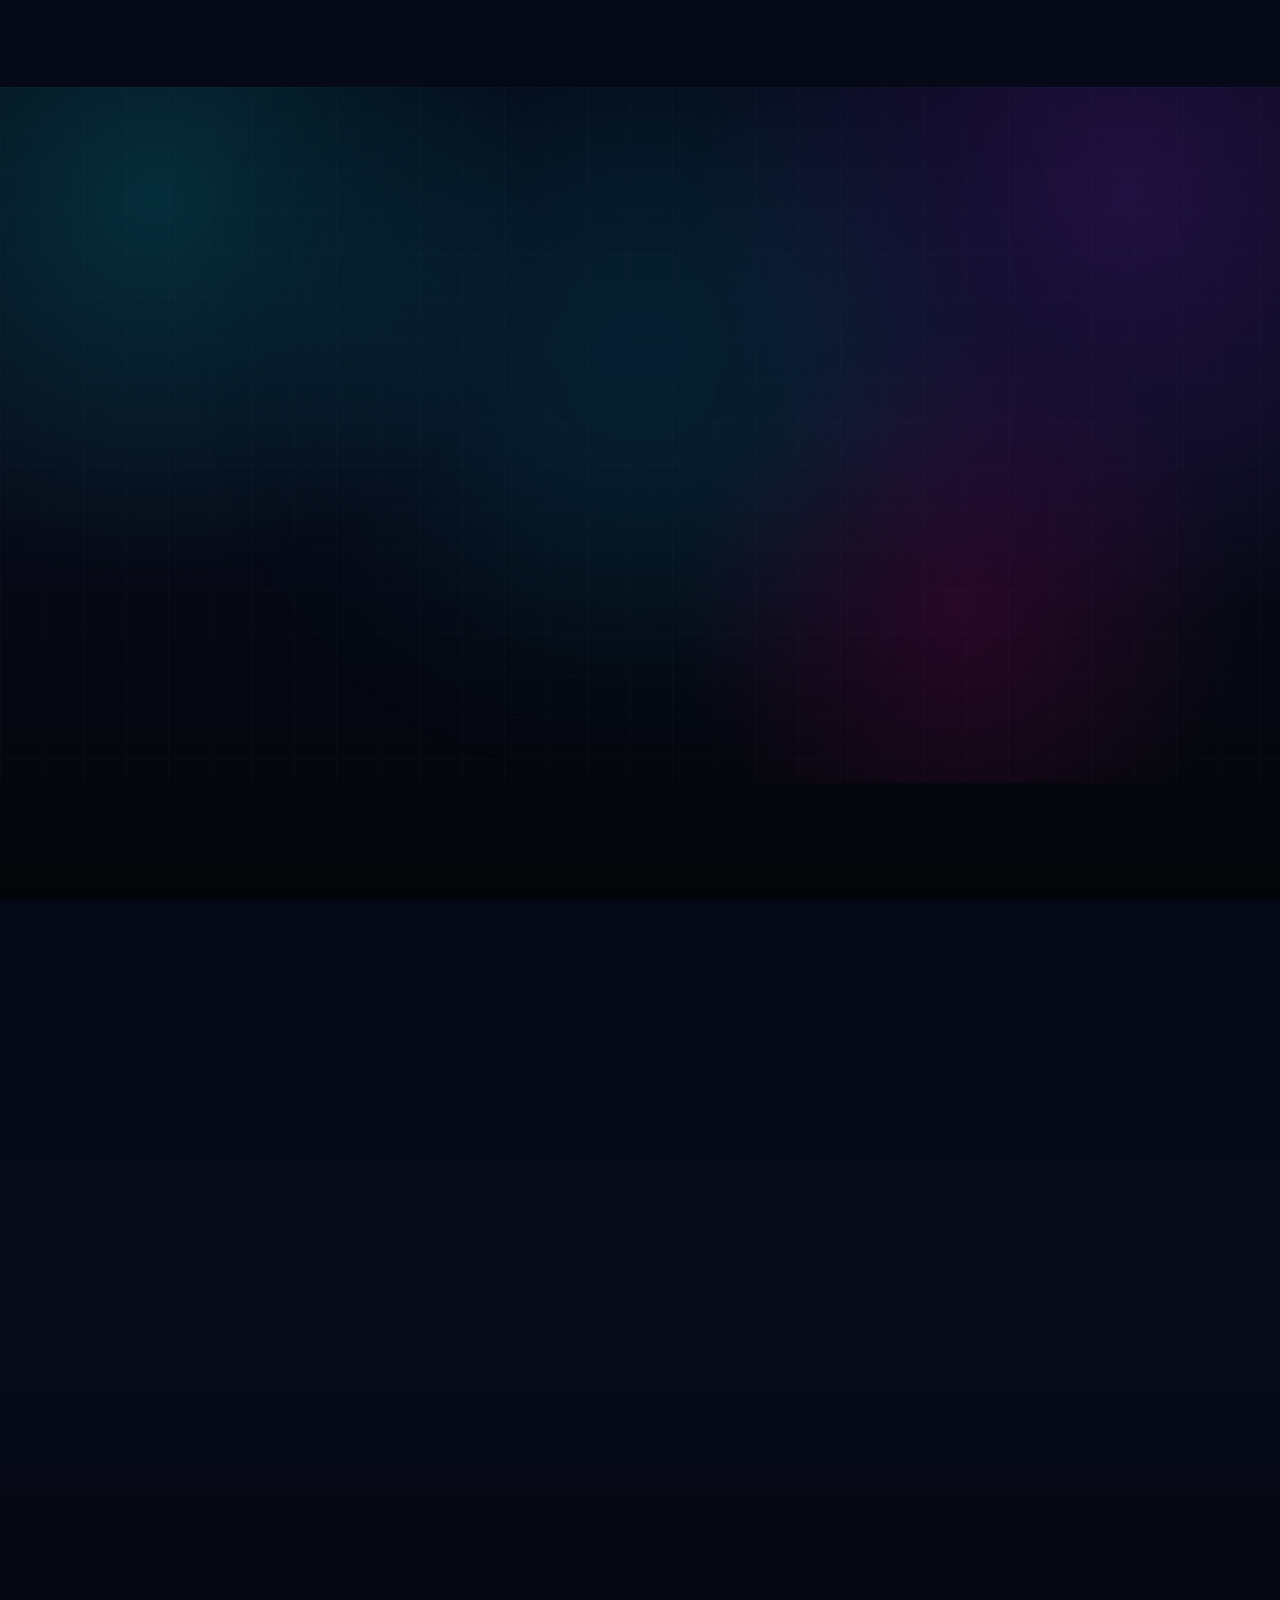
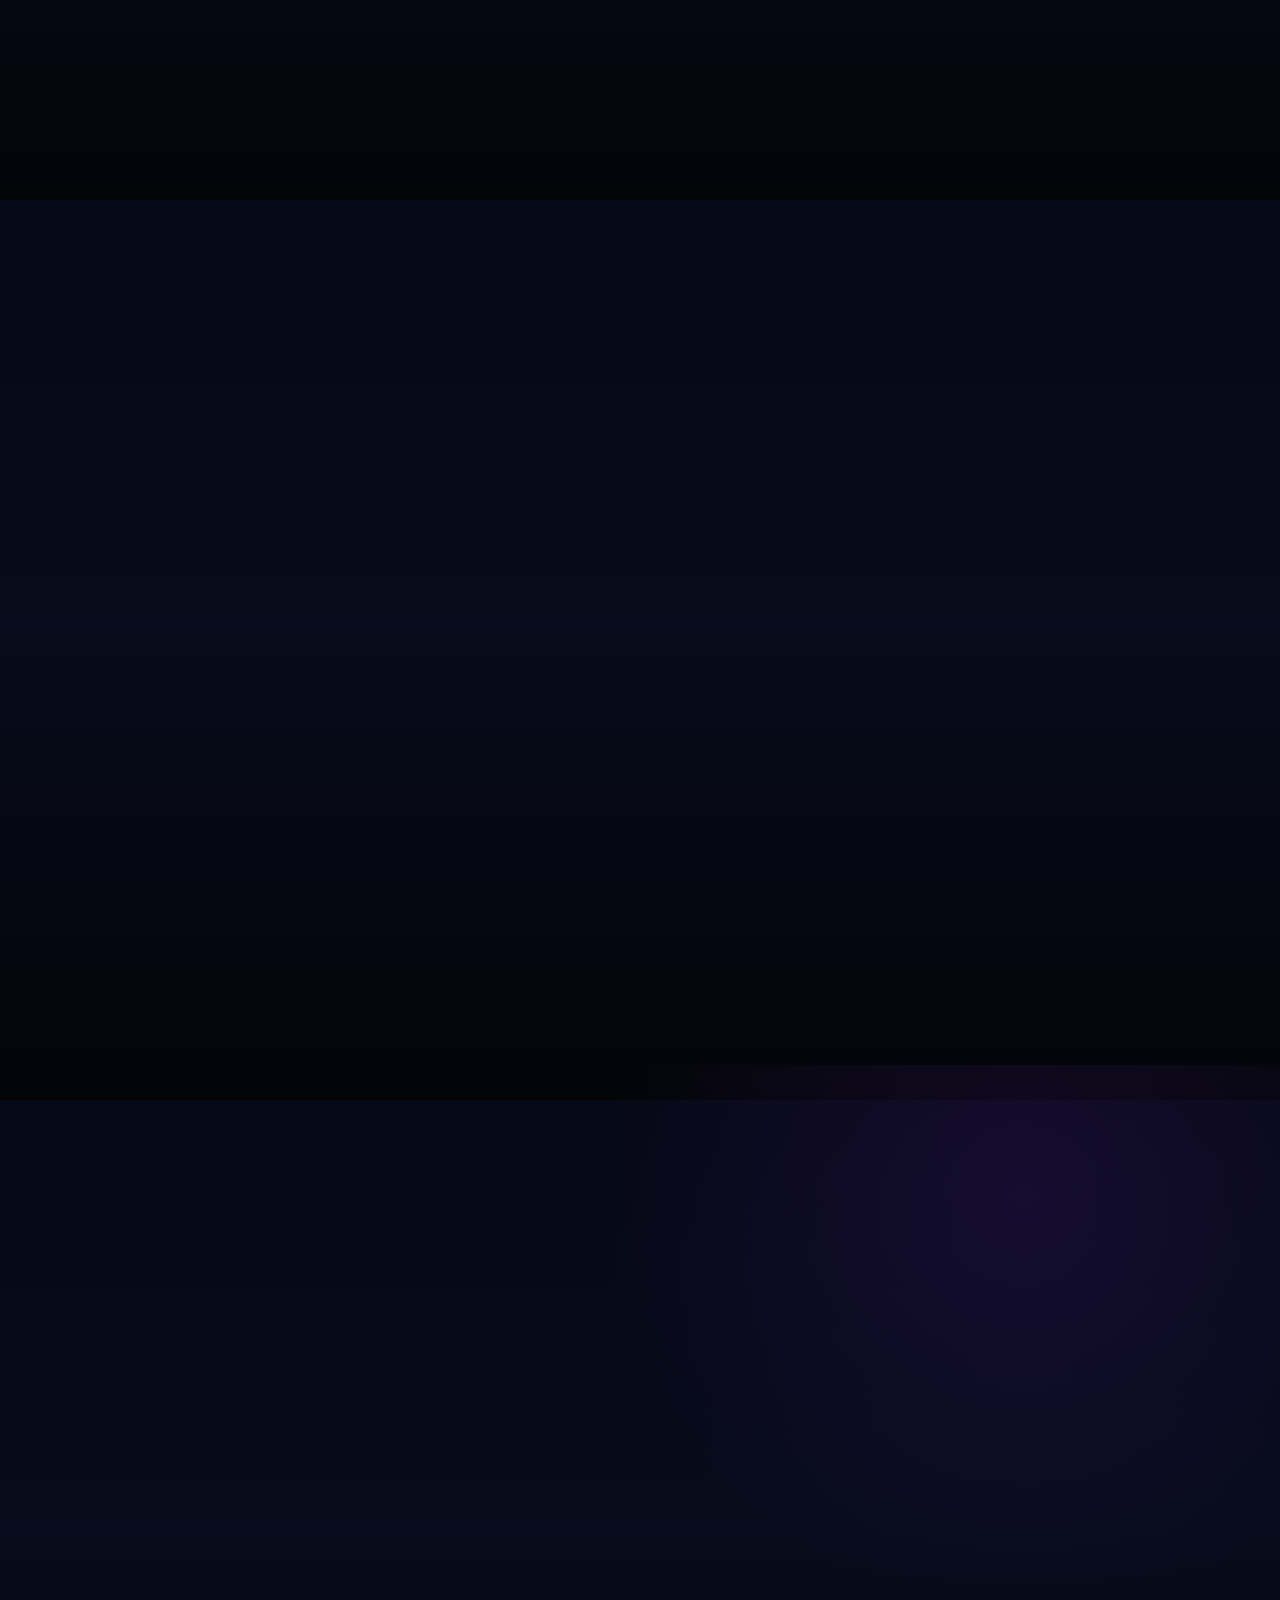
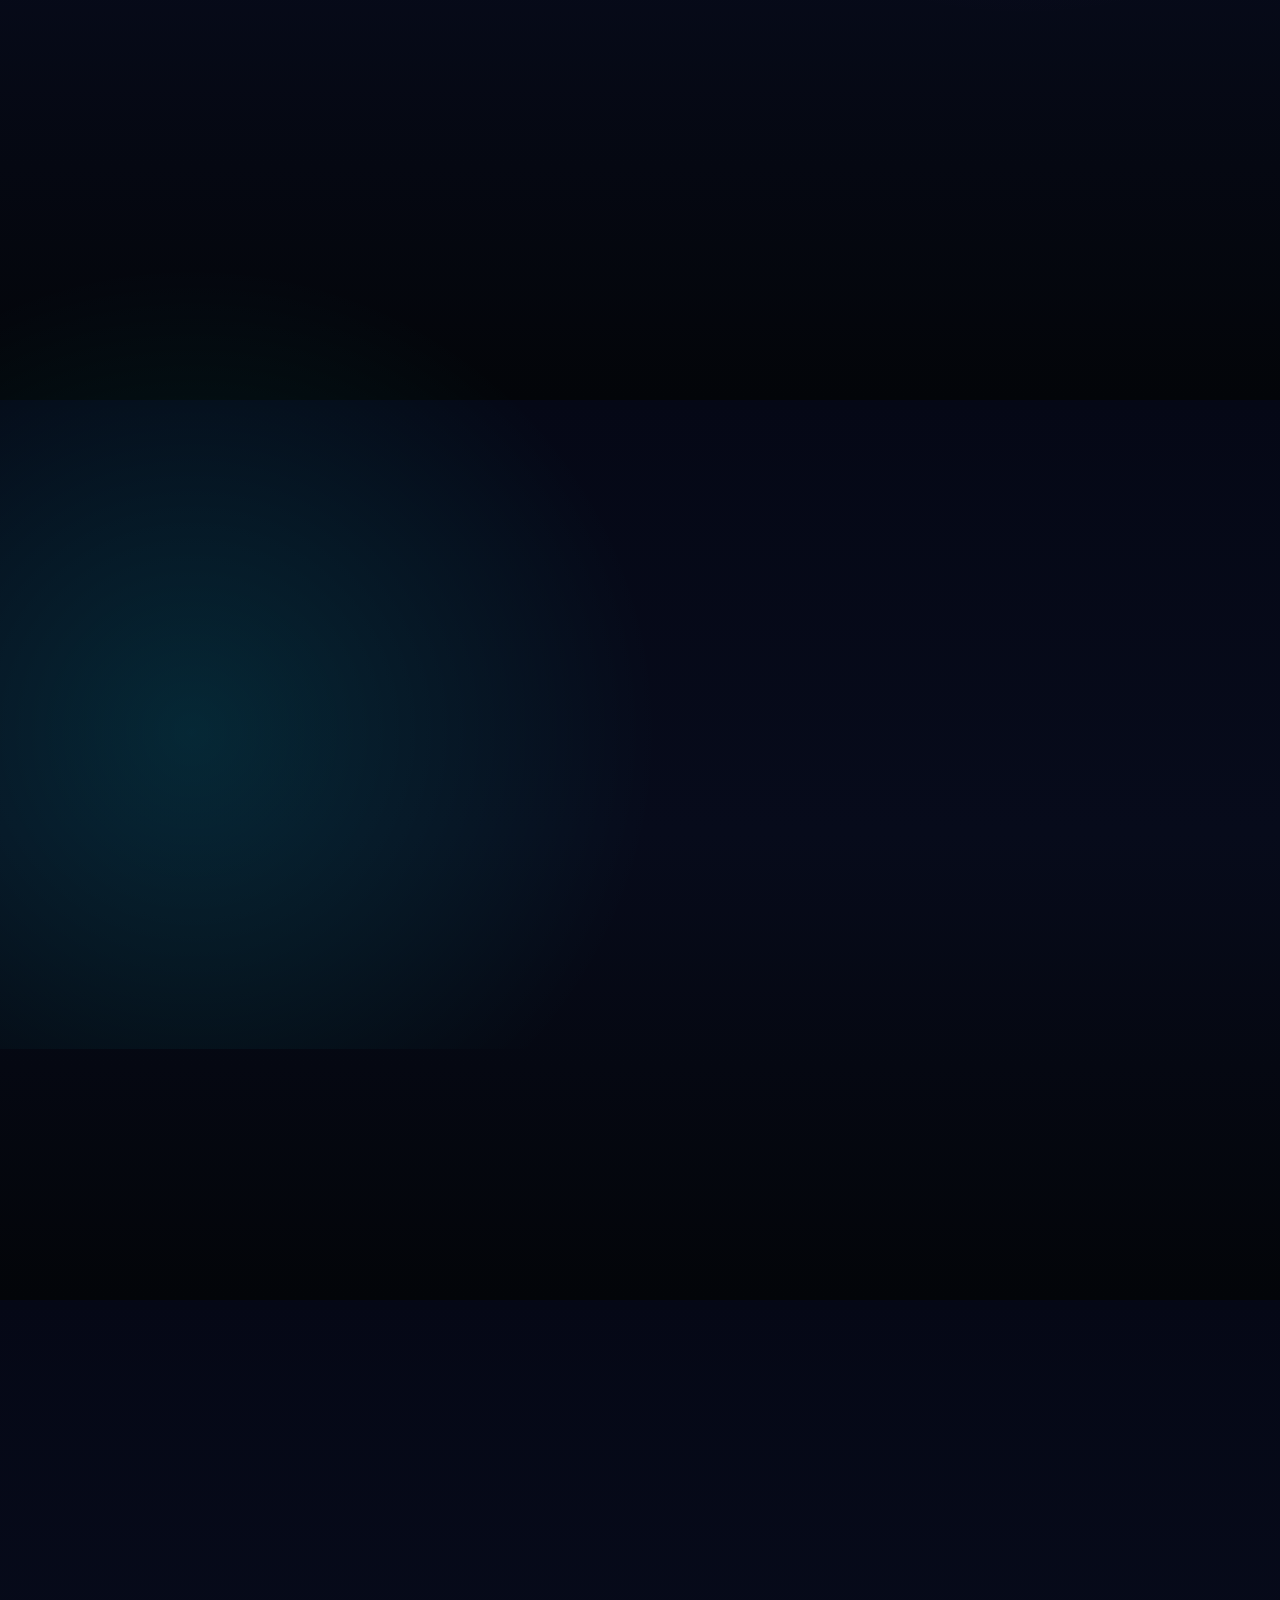
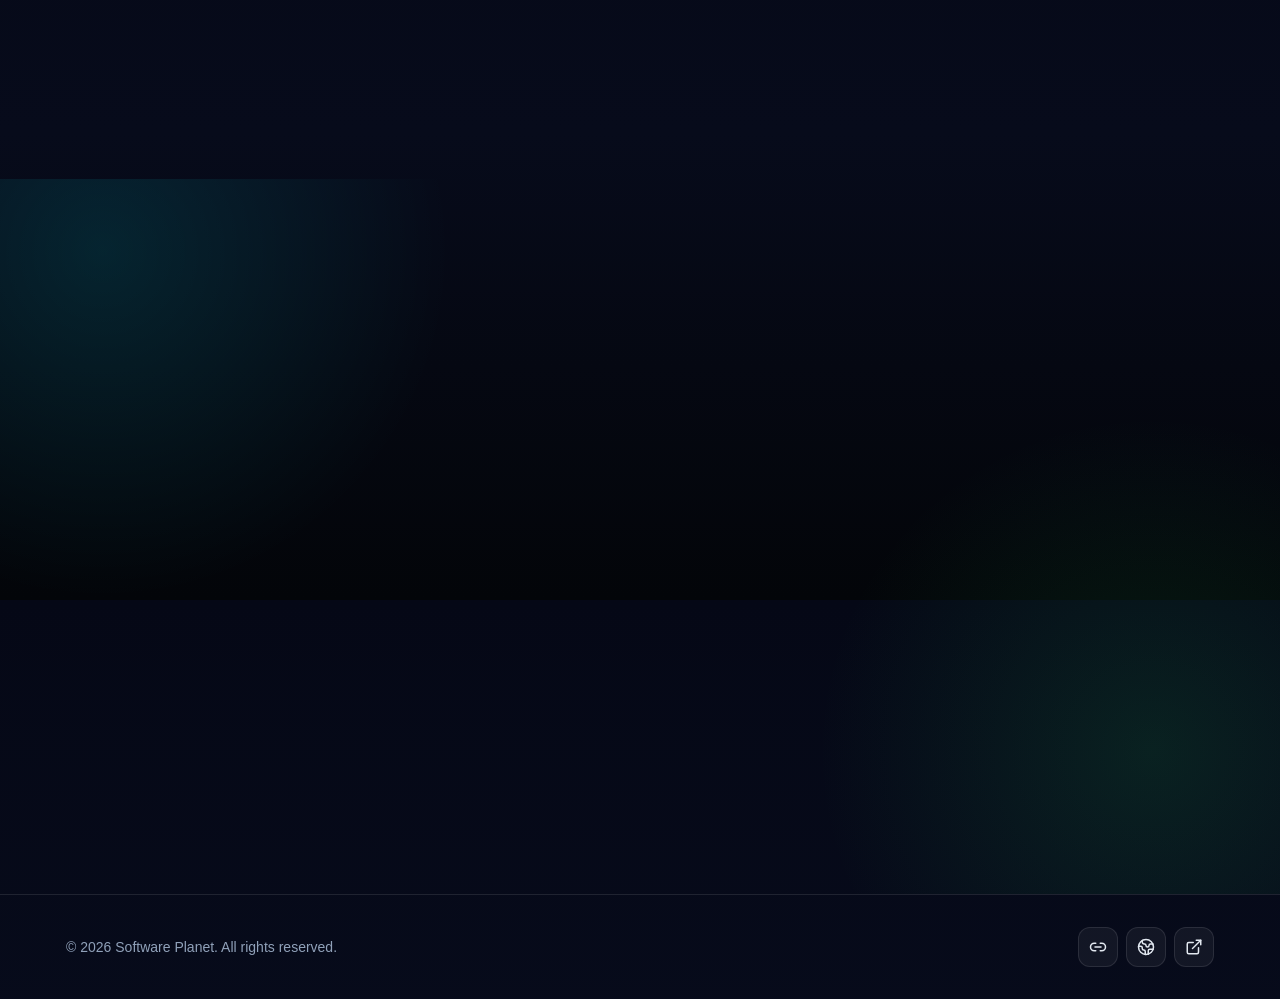
==== index.html @ fc032cc0 "Deploy: Software Planet Landing Page - Production Ready" ====
<!DOCTYPE html><html lang="es" class="bc_Mda_variable _0yGzRW_variable h-full antialiased"><head><meta charSet="utf-8"/><meta name="viewport" content="width=device-width, initial-scale=1"/><link rel="preload" href="/_next/static/media/0c89a48fa5027cee-s.p.2cyn07wtgehh0.woff2" as="font" crossorigin="" type="font/woff2"/><link rel="preload" href="/_next/static/media/83afe278b6a6bb3c-s.p.2bn3s6zvc0dyp.woff2" as="font" crossorigin="" type="font/woff2"/><link rel="stylesheet" href="/_next/static/chunks/0gexah7m9xo15.css" data-precedence="next"/><link rel="preload" as="script" fetchPriority="low" href="/_next/static/chunks/3333gs1h_w689.js"/><script src="/_next/static/chunks/1s273guvqtdff.js" async=""></script><script src="/_next/static/chunks/3dmm3v_fq28gc.js" async=""></script><script src="/_next/static/chunks/turbopack-3-ry682tkyiqk.js" async=""></script><script src="/_next/static/chunks/42onvq6nokjl2.js" async=""></script><script src="/_next/static/chunks/17yql4x2ms_nm.js" async=""></script><title>Software Planet | Desarrollo Full-Stack</title><meta name="description" content="Desarrolladores Full-Stack a tu servicio. Creamos software personalizado, apps y herramientas financieras a la medida de tu negocio."/><meta name="robots" content="index, follow"/><link rel="canonical" href="https://softwareplanet.dev"/><meta property="og:title" content="Software Planet"/><meta property="og:description" content="Desarrolladores Full-Stack a tu servicio. Creamos software personalizado, apps y herramientas financieras a la medida de tu negocio."/><meta property="og:url" content="https://softwareplanet.dev"/><meta property="og:site_name" content="Software Planet"/><meta property="og:type" content="website"/><meta name="twitter:card" content="summary"/><meta name="twitter:title" content="Software Planet"/><meta name="twitter:description" content="Desarrolladores Full-Stack a tu servicio. Creamos software personalizado, apps y herramientas financieras a la medida de tu negocio."/><link rel="icon" href="/favicon.ico?favicon.117ezoe8m31dk.ico" sizes="48x48" type="image/x-icon"/><meta name="next-size-adjust" content=""/><script src="/_next/static/chunks/0cz1d0mv5g_q7.js" noModule=""></script></head><body class="flex min-h-full flex-col overflow-x-clip bg-[#050816] text-slate-100"><div hidden=""><!--$--><!--/$--></div><header class="sticky top-0 z-50 border-b border-white/8 bg-[#050816]/72 backdrop-blur-xl" style="opacity:0;transform:translateY(-18px)"><div class="site-container"><nav class="relative my-3 flex items-center justify-between rounded-2xl border border-white/10 bg-white/5 px-4 py-3 shadow-[0_0_30px_rgba(0,255,255,0.06)] sm:px-6"><a href="#inicio" class="group inline-flex items-center gap-2"><span class="relative flex h-9 w-9 items-center justify-center overflow-hidden rounded-xl border border-cyan-300/35 bg-gradient-to-br from-cyan-300/35 via-violet-400/20 to-fuchsia-400/25"><span class="absolute inset-[1px] rounded-[11px] bg-[#060b1d]"></span><span class="relative text-sm font-semibold text-cyan-100">SP</span></span><span class="text-sm font-semibold tracking-[0.18em] text-white sm:text-base">SOFTWARE PLANET</span></a><div class="hidden items-center gap-1 md:flex"><a href="#inicio" aria-label="Ir a la sección Inicio" class="rounded-full px-4 py-2 text-sm font-medium text-slate-300 transition hover:bg-white/8 hover:text-white">Inicio</a><a href="#capabilities" aria-label="Ir a la sección Capacidades" class="rounded-full px-4 py-2 text-sm font-medium text-slate-300 transition hover:bg-white/8 hover:text-white">Capacidades</a><a href="#equipo" aria-label="Ir a la sección Equipo" class="rounded-full px-4 py-2 text-sm font-medium text-slate-300 transition hover:bg-white/8 hover:text-white">Equipo</a><a href="#contacto" aria-label="Ir a la sección Contacto" class="rounded-full px-4 py-2 text-sm font-medium text-slate-300 transition hover:bg-white/8 hover:text-white">Contacto</a></div><button aria-label="Abrir menú" class="inline-flex h-10 w-10 items-center justify-center rounded-xl border border-white/10 bg-white/6 text-slate-100 transition hover:border-cyan-300/40 hover:text-cyan-100 md:hidden" type="button"><svg xmlns="http://www.w3.org/2000/svg" width="24" height="24" viewBox="0 0 24 24" fill="none" stroke="currentColor" stroke-width="2" stroke-linecap="round" stroke-linejoin="round" class="lucide lucide-menu h-4.5 w-4.5" aria-hidden="true"><path d="M4 5h16"></path><path d="M4 12h16"></path><path d="M4 19h16"></path></svg></button><div class="absolute left-0 right-0 top-[calc(100%+0.5rem)] z-40 origin-top rounded-2xl border border-white/10 bg-[#050816]/96 p-2 shadow-[0_20px_65px_rgba(0,0,0,0.45)] backdrop-blur-lg transition md:hidden pointer-events-none scale-95 opacity-0"><a href="#inicio" aria-label="Ir a la sección Inicio" class="block rounded-xl px-4 py-3 text-sm font-medium text-slate-200 transition hover:bg-white/8">Inicio</a><a href="#capabilities" aria-label="Ir a la sección Capacidades" class="block rounded-xl px-4 py-3 text-sm font-medium text-slate-200 transition hover:bg-white/8">Capacidades</a><a href="#equipo" aria-label="Ir a la sección Equipo" class="block rounded-xl px-4 py-3 text-sm font-medium text-slate-200 transition hover:bg-white/8">Equipo</a><a href="#contacto" aria-label="Ir a la sección Contacto" class="block rounded-xl px-4 py-3 text-sm font-medium text-slate-200 transition hover:bg-white/8">Contacto</a></div></nav></div></header><main class="flex-1"><section id="inicio" class="relative overflow-hidden pb-16 pt-14 sm:pb-20 sm:pt-20 lg:pb-24"><div class="absolute inset-0 -z-10 bg-[radial-gradient(circle_at_12%_16%,rgba(0,255,255,0.15),transparent_30%),radial-gradient(circle_at_88%_15%,rgba(138,43,226,0.2),transparent_34%),radial-gradient(circle_at_75%_75%,rgba(255,0,153,0.14),transparent_26%)]"></div><div class="absolute inset-0 -z-10 grid-fine opacity-35"></div><div class="pointer-events-none absolute left-1/2 top-0 -z-10 h-[420px] w-[420px] -translate-x-1/2 rounded-full bg-cyan-400/10 blur-[100px] sm:h-[520px] sm:w-[520px]" style="transform:none"></div><div class="site-container"><div class="grid items-center gap-10 lg:grid-cols-[1.02fr_0.98fr] xl:gap-14"><div style="opacity:0;transform:translateY(26px)"><span class="mb-5 inline-flex items-center gap-2 rounded-full border border-cyan-300/30 bg-white/5 px-4 py-2 text-xs uppercase tracking-[0.3em] text-cyan-100/85"><svg xmlns="http://www.w3.org/2000/svg" width="24" height="24" viewBox="0 0 24 24" fill="none" stroke="currentColor" stroke-width="2" stroke-linecap="round" stroke-linejoin="round" class="lucide lucide-sparkles lucide-stars h-3.5 w-3.5" aria-hidden="true"><path d="M11.017 2.814a1 1 0 0 1 1.966 0l1.051 5.558a2 2 0 0 0 1.594 1.594l5.558 1.051a1 1 0 0 1 0 1.966l-5.558 1.051a2 2 0 0 0-1.594 1.594l-1.051 5.558a1 1 0 0 1-1.966 0l-1.051-5.558a2 2 0 0 0-1.594-1.594l-5.558-1.051a1 1 0 0 1 0-1.966l5.558-1.051a2 2 0 0 0 1.594-1.594z"></path><path d="M20 2v4"></path><path d="M22 4h-4"></path><circle cx="4" cy="20" r="2"></circle></svg>Premium Full-Stack Agency</span><h1 class="max-w-3xl text-balance text-4xl font-semibold leading-[1.02] text-white sm:text-6xl lg:text-7xl">Impulsa tu negocio con nosotros</h1><p class="mt-6 max-w-2xl text-base leading-7 text-slate-300 sm:text-lg">Desarrolladores Full-Stack a tu servicio. Creamos software personalizado, apps y herramientas financieras a la medida de tu negocio.</p><div class="mt-9 flex flex-wrap gap-3"><a class="inline-flex items-center justify-center gap-2 rounded-full font-medium transition-all duration-300 focus-visible:outline-none focus-visible:ring-2 focus-visible:ring-cyan-300/70 focus-visible:ring-offset-2 focus-visible:ring-offset-[#050816] active:scale-[0.98] bg-[linear-gradient(135deg,rgba(0,255,255,0.18),rgba(138,43,226,0.3),rgba(255,0,153,0.22))] text-white border border-cyan-300/40 shadow-[0_0_35px_rgba(0,255,255,0.18)] hover:shadow-[0_0_55px_rgba(138,43,226,0.28)] hover:-translate-y-0.5 h-14 px-6 text-base md:text-lg min-w-[180px]" href="#capabilities" aria-label="Ver portafolio de Software Planet">Ver Portafolio</a><a class="inline-flex items-center justify-center gap-2 rounded-full font-medium transition-all duration-300 focus-visible:outline-none focus-visible:ring-2 focus-visible:ring-cyan-300/70 focus-visible:ring-offset-2 focus-visible:ring-offset-[#050816] active:scale-[0.98] border border-slate-400/20 bg-white/5 text-slate-100 hover:bg-white/10 hover:border-cyan-300/40 hover:-translate-y-0.5 h-14 px-6 text-base md:text-lg min-w-[180px]" href="#contacto" aria-label="Ir al formulario de contacto">Contáctanos</a></div></div><div class="relative mx-auto w-full max-w-[560px]" style="opacity:0;transform:translateY(30px)"><div class="relative mx-auto aspect-square w-full max-w-[520px] rounded-full" style="transform:none"><div class="hero-orbit"></div><div class="absolute inset-[7%] rounded-full border border-white/14 bg-[radial-gradient(circle_at_30%_20%,rgba(0,255,255,0.55),rgba(138,43,226,0.18)_35%,rgba(3,8,22,0.96)_72%)] shadow-[0_0_70px_rgba(0,255,255,0.18),inset_0_0_45px_rgba(0,0,0,0.42)]"><svg viewBox="0 0 100 100" class="absolute inset-[7%] opacity-80"><defs><radialGradient id="globeCore" cx="50%" cy="40%" r="70%"><stop offset="0%" stop-color="rgba(255,255,255,0.45)"></stop><stop offset="100%" stop-color="rgba(0,255,255,0.04)"></stop></radialGradient></defs><circle cx="50" cy="50" r="43" fill="url(#globeCore)" opacity="0.28"></circle><ellipse cx="50" cy="50" rx="38" ry="23" fill="none" stroke="rgba(0,255,255,0.18)" stroke-width="0.9"></ellipse><ellipse cx="50" cy="50" rx="38" ry="23" transform="rotate(90 50 50)" fill="none" stroke="rgba(138,43,226,0.18)" stroke-width="0.9"></ellipse><path d="M9 57C27 29 41 20 58 22C79 24 90 40 92 50C93 60 80 72 62 74C43 77 19 71 9 57Z" fill="none" stroke="rgba(0,255,255,0.5)" stroke-width="0.75"></path><path d="M13 44C23 48 40 55 57 54C70 53 80 48 87 41" fill="none" stroke="rgba(255,0,153,0.48)" stroke-width="0.75"></path><path d="M24 71C33 59 46 38 64 33C73 31 81 33 88 39" fill="none" stroke="rgba(138,43,226,0.62)" stroke-width="0.75"></path></svg></div><span class="absolute left-7 top-1/2 h-3 w-3 rounded-full bg-cyan-300 shadow-[0_0_18px_rgba(0,255,255,0.8)]"></span><span class="absolute right-9 top-1/4 h-2 w-2 rounded-full bg-cyan-300 shadow-[0_0_18px_rgba(0,255,255,0.8)]"></span><span class="absolute left-1/2 top-8 h-2.5 w-2.5 rounded-full bg-cyan-300 shadow-[0_0_18px_rgba(0,255,255,0.8)]"></span><span class="absolute right-1/3 bottom-9 h-2 w-2 rounded-full bg-cyan-300 shadow-[0_0_18px_rgba(0,255,255,0.8)]"></span><span class="absolute left-1/4 bottom-8 h-3 w-3 rounded-full bg-cyan-300 shadow-[0_0_18px_rgba(0,255,255,0.8)]"></span><span class="absolute left-[12%] top-[20%] h-10 w-10 rounded-full border border-cyan-300/20 bg-white/5 shadow-[0_0_30px_rgba(0,255,255,0.18)] backdrop-blur-md"></span><span class="absolute right-[12%] top-[18%] h-8 w-8 rounded-full border border-cyan-300/20 bg-white/5 shadow-[0_0_30px_rgba(0,255,255,0.18)] backdrop-blur-md"></span><span class="absolute left-[8%] bottom-[18%] h-7 w-7 rounded-full border border-cyan-300/20 bg-white/5 shadow-[0_0_30px_rgba(0,255,255,0.18)] backdrop-blur-md"></span><span class="absolute right-[18%] bottom-[14%] h-9 w-9 rounded-full border border-cyan-300/20 bg-white/5 shadow-[0_0_30px_rgba(0,255,255,0.18)] backdrop-blur-md"></span><div class="absolute -left-2 top-[11%] rounded-[28px] border border-white/12 bg-[#070e26]/88 p-4 backdrop-blur-md sm:left-0"><div class="flex items-center gap-3"><div class="relative flex h-12 w-12 items-center justify-center rounded-2xl border border-cyan-300/40 bg-cyan-300/15 text-cyan-100"><svg xmlns="http://www.w3.org/2000/svg" width="24" height="24" viewBox="0 0 24 24" fill="none" stroke="currentColor" stroke-width="2" stroke-linecap="round" stroke-linejoin="round" class="lucide lucide-bot h-6 w-6" aria-hidden="true"><path d="M12 8V4H8"></path><rect width="16" height="12" x="4" y="8" rx="2"></rect><path d="M2 14h2"></path><path d="M20 14h2"></path><path d="M15 13v2"></path><path d="M9 13v2"></path></svg></div><div><p class="text-xs uppercase tracking-[0.22em] text-cyan-100/80">AI Companion</p><p class="text-sm font-medium text-white">Hola, construyamos algo épico.</p></div></div></div><div class="absolute bottom-4 right-2 rounded-[28px] border border-white/10 bg-[#070e26]/78 px-4 py-3 backdrop-blur-md sm:right-0"><p class="text-[11px] uppercase tracking-[0.25em] text-slate-400">Live Network</p><div class="mt-2 flex items-center gap-2"><span class="h-2.5 w-2.5 rounded-full bg-emerald-400 shadow-[0_0_16px_rgba(34,197,94,0.7)]"></span><span class="text-sm text-white">96% uptime</span></div></div></div></div></div></div></section><section id="capabilities" class="relative overflow-hidden py-20 sm:py-28" style="opacity:0;transform:translateY(28px)"><div class="absolute inset-0 -z-10 bg-[radial-gradient(circle_at_top,rgba(0,255,255,0.12),transparent_28%),radial-gradient(circle_at_bottom_right,rgba(255,0,153,0.08),transparent_22%)]"></div><div class="absolute inset-x-0 top-16 -z-10 h-px bg-gradient-to-r from-transparent via-cyan-400/50 to-transparent"></div><div class="site-container"><div class="mb-10 flex flex-col gap-4 sm:mb-12 sm:flex-row sm:items-end sm:justify-between" style="opacity:0;transform:translateY(20px)"><div class="max-w-2xl"><p class="mb-3 inline-flex items-center gap-2 rounded-full border border-cyan-300/20 bg-white/5 px-4 py-2 text-xs font-medium uppercase tracking-[0.32em] text-cyan-200/90"><svg xmlns="http://www.w3.org/2000/svg" width="24" height="24" viewBox="0 0 24 24" fill="none" stroke="currentColor" stroke-width="2" stroke-linecap="round" stroke-linejoin="round" class="lucide lucide-sparkles lucide-stars h-3.5 w-3.5" aria-hidden="true"><path d="M11.017 2.814a1 1 0 0 1 1.966 0l1.051 5.558a2 2 0 0 0 1.594 1.594l5.558 1.051a1 1 0 0 1 0 1.966l-5.558 1.051a2 2 0 0 0-1.594 1.594l-1.051 5.558a1 1 0 0 1-1.966 0l-1.051-5.558a2 2 0 0 0-1.594-1.594l-5.558-1.051a1 1 0 0 1 0-1.966l5.558-1.051a2 2 0 0 0 1.594-1.594z"></path><path d="M20 2v4"></path><path d="M22 4h-4"></path><circle cx="4" cy="20" r="2"></circle></svg>Show, don&#x27;t tell</p><h2 class="text-3xl font-semibold text-white text-balance sm:text-5xl">Capabilities que se sienten como una demo viva, no como una lista de servicios.</h2></div><p class="max-w-lg text-sm leading-6 text-slate-300 sm:text-base">Construimos experiencias que enseñan el valor del producto en segundos: interfaces, datos, y arquitectura trabajando juntos en un solo lugar.</p></div><div class="grid gap-6 lg:grid-cols-[1.2fr_0.8fr]"><div class="space-y-6" style="opacity:0;transform:translateY(20px)"><div class="group relative overflow-hidden rounded-[32px]"><div class="glass-panel glow-ring rounded-[28px] transition-transform duration-300 hover:-translate-y-1 h-full p-6 md:p-8"><div class="absolute inset-0 bg-[radial-gradient(circle_at_top_right,rgba(0,255,255,0.16),transparent_26%),radial-gradient(circle_at_bottom_left,rgba(138,43,226,0.12),transparent_22%)] opacity-70"></div><div class="relative grid gap-6 xl:grid-cols-[0.95fr_1.05fr]"><div class="flex flex-col justify-between gap-6"><div><div class="flex flex-col gap-2"><p class="text-xs uppercase tracking-[0.35em] text-cyan-200/70">Full-Stack Web + Mobile</p><h3 class="font-semibold text-white max-w-md text-2xl sm:text-3xl">Interfaces que parecen producto terminado desde el día uno.</h3><p class="text-slate-300 max-w-lg text-sm sm:text-base">Diseñamos experiencias para escritorio y móvil con una arquitectura lista para escalar, integrar y evolucionar.</p></div></div><div class="flex flex-wrap gap-3 text-xs text-slate-300"><span class="rounded-full border border-white/10 bg-white/5 px-3 py-2 backdrop-blur-sm">React</span><span class="rounded-full border border-white/10 bg-white/5 px-3 py-2 backdrop-blur-sm">Next.js</span><span class="rounded-full border border-white/10 bg-white/5 px-3 py-2 backdrop-blur-sm">.NET</span><span class="rounded-full border border-white/10 bg-white/5 px-3 py-2 backdrop-blur-sm">Mobile</span><span class="rounded-full border border-white/10 bg-white/5 px-3 py-2 backdrop-blur-sm">Dashboards</span></div></div><div class="grid gap-4 xl:grid-cols-2"><div class="glass-panel-strong panel-sheen relative overflow-hidden rounded-[28px] p-4"><div class="absolute right-4 top-4 rounded-full border border-cyan-300/20 bg-black/30 px-3 py-1 text-[11px] uppercase tracking-[0.24em] text-cyan-200/80 opacity-0 transition duration-300 group-hover:opacity-100">Built with React, Next.js, .NET</div><div class="mb-4 flex items-center justify-between"><p class="text-sm font-medium text-white">Mobile app mockup</p><svg xmlns="http://www.w3.org/2000/svg" width="24" height="24" viewBox="0 0 24 24" fill="none" stroke="currentColor" stroke-width="2" stroke-linecap="round" stroke-linejoin="round" class="lucide lucide-tablet-smartphone h-5 w-5 text-cyan-300" aria-hidden="true"><rect width="10" height="14" x="3" y="8" rx="2"></rect><path d="M5 4a2 2 0 0 1 2-2h12a2 2 0 0 1 2 2v16a2 2 0 0 1-2 2h-2.4"></path><path d="M8 18h.01"></path></svg></div><div class="mx-auto flex h-[330px] max-w-[220px] flex-col rounded-[34px] border border-white/10 bg-[linear-gradient(180deg,rgba(13,18,40,0.95),rgba(7,10,22,0.98))] p-3 shadow-[0_0_42px_rgba(0,255,255,0.1)]"><div class="mb-3 flex items-center justify-between rounded-[24px] border border-white/10 bg-white/6 px-4 py-3"><div><p class="text-[11px] uppercase tracking-[0.28em] text-cyan-200/70">Balance</p><p class="text-lg font-semibold text-white">$128,430</p></div><div class="flex h-10 w-10 items-center justify-center rounded-2xl bg-cyan-300/15 text-cyan-200"><svg xmlns="http://www.w3.org/2000/svg" width="24" height="24" viewBox="0 0 24 24" fill="none" stroke="currentColor" stroke-width="2" stroke-linecap="round" stroke-linejoin="round" class="lucide lucide-bot h-5 w-5" aria-hidden="true"><path d="M12 8V4H8"></path><rect width="16" height="12" x="4" y="8" rx="2"></rect><path d="M2 14h2"></path><path d="M20 14h2"></path><path d="M15 13v2"></path><path d="M9 13v2"></path></svg></div></div><div class="space-y-3 rounded-[24px] border border-white/10 bg-white/5 p-4"><div class="flex items-center justify-between rounded-2xl bg-white/5 px-3 py-2 text-sm"><span class="text-slate-300">Revenue pulse</span><span class="font-medium text-white">+18.2%</span></div><div class="flex items-center justify-between rounded-2xl bg-white/5 px-3 py-2 text-sm"><span class="text-slate-300">New leads</span><span class="font-medium text-white">124</span></div><div class="flex items-center justify-between rounded-2xl bg-white/5 px-3 py-2 text-sm"><span class="text-slate-300">Forecast</span><span class="font-medium text-white">92%</span></div></div><div class="mt-auto rounded-[24px] border border-cyan-300/15 bg-[linear-gradient(135deg,rgba(0,255,255,0.12),rgba(138,43,226,0.12))] p-4"><p class="text-xs uppercase tracking-[0.3em] text-cyan-100/70">Product intelligence</p><div class="mt-3 flex items-end gap-2"><span class="flex-1 rounded-t-full bg-[linear-gradient(180deg,rgba(0,255,255,0.95),rgba(255,255,255,0.3))]" style="height:18px"></span><span class="flex-1 rounded-t-full bg-[linear-gradient(180deg,rgba(0,255,255,0.95),rgba(255,255,255,0.3))]" style="height:18px"></span><span class="flex-1 rounded-t-full bg-[linear-gradient(180deg,rgba(0,255,255,0.95),rgba(255,255,255,0.3))]" style="height:18px"></span><span class="flex-1 rounded-t-full bg-[linear-gradient(180deg,rgba(0,255,255,0.95),rgba(255,255,255,0.3))]" style="height:18px"></span><span class="flex-1 rounded-t-full bg-[linear-gradient(180deg,rgba(0,255,255,0.95),rgba(255,255,255,0.3))]" style="height:18px"></span><span class="flex-1 rounded-t-full bg-[linear-gradient(180deg,rgba(0,255,255,0.95),rgba(255,255,255,0.3))]" style="height:18px"></span></div></div></div></div><div class="glass-panel-strong panel-sheen relative overflow-hidden rounded-[28px] p-4"><div class="mb-4 flex items-center justify-between"><p class="text-sm font-medium text-white">Web dashboard</p><svg xmlns="http://www.w3.org/2000/svg" width="24" height="24" viewBox="0 0 24 24" fill="none" stroke="currentColor" stroke-width="2" stroke-linecap="round" stroke-linejoin="round" class="lucide lucide-chart-line lucide-line-chart h-5 w-5 text-fuchsia-300" aria-hidden="true"><path d="M3 3v16a2 2 0 0 0 2 2h16"></path><path d="m19 9-5 5-4-4-3 3"></path></svg></div><div class="space-y-4 rounded-[24px] border border-white/10 bg-white/5 p-4"><div class="grid grid-cols-2 gap-3"><div class="rounded-2xl border border-white/10 bg-black/20 p-3"><p class="text-[11px] uppercase tracking-[0.25em] text-slate-400">MRR</p><p class="mt-2 text-lg font-semibold text-white">+24%</p></div><div class="rounded-2xl border border-white/10 bg-black/20 p-3"><p class="text-[11px] uppercase tracking-[0.25em] text-slate-400">Churn</p><p class="mt-2 text-lg font-semibold text-white">1.8%</p></div><div class="rounded-2xl border border-white/10 bg-black/20 p-3"><p class="text-[11px] uppercase tracking-[0.25em] text-slate-400">LTV</p><p class="mt-2 text-lg font-semibold text-white">$14.2k</p></div><div class="rounded-2xl border border-white/10 bg-black/20 p-3"><p class="text-[11px] uppercase tracking-[0.25em] text-slate-400">NPS</p><p class="mt-2 text-lg font-semibold text-white">72</p></div></div><div class="rounded-[22px] border border-cyan-300/15 bg-[#050816]/60 p-3"><div class="mb-3 flex items-center justify-between text-xs text-slate-300"><span>Conversion flow</span><span class="text-cyan-200">Realtime</span></div><div class="grid gap-2"><div class="flex items-center gap-3"><div class="flex h-9 w-9 items-center justify-center rounded-xl bg-white/8 text-xs font-semibold text-white">1</div><div class="h-2 flex-1 overflow-hidden rounded-full bg-white/8"><div class="h-full rounded-full bg-[linear-gradient(90deg,rgba(0,255,255,0.95),rgba(255,0,153,0.85))]" style="width:10%"></div></div><span class="min-w-[78px] text-right text-sm text-slate-200">Discovery</span></div><div class="flex items-center gap-3"><div class="flex h-9 w-9 items-center justify-center rounded-xl bg-white/8 text-xs font-semibold text-white">2</div><div class="h-2 flex-1 overflow-hidden rounded-full bg-white/8"><div class="h-full rounded-full bg-[linear-gradient(90deg,rgba(0,255,255,0.95),rgba(255,0,153,0.85))]" style="width:10%"></div></div><span class="min-w-[78px] text-right text-sm text-slate-200">Prototype</span></div><div class="flex items-center gap-3"><div class="flex h-9 w-9 items-center justify-center rounded-xl bg-white/8 text-xs font-semibold text-white">3</div><div class="h-2 flex-1 overflow-hidden rounded-full bg-white/8"><div class="h-full rounded-full bg-[linear-gradient(90deg,rgba(0,255,255,0.95),rgba(255,0,153,0.85))]" style="width:10%"></div></div><span class="min-w-[78px] text-right text-sm text-slate-200">Delivery</span></div></div></div></div></div></div></div></div></div><div class="grid gap-6 md:grid-cols-2 xl:grid-cols-3"><div style="opacity:0;transform:translateY(20px)"><div class="glass-panel glow-ring rounded-[28px] transition-transform duration-300 hover:-translate-y-1 relative h-full overflow-hidden p-6"><div class="absolute inset-0 bg-gradient-to-br opacity-80 from-fuchsia-500/35 via-violet-500/10 to-transparent"></div><div class="relative flex h-full flex-col"><div class="mb-5 flex h-12 w-12 items-center justify-center rounded-2xl border border-white/10 bg-white/6 text-cyan-200"><svg xmlns="http://www.w3.org/2000/svg" width="24" height="24" viewBox="0 0 24 24" fill="none" stroke="currentColor" stroke-width="2" stroke-linecap="round" stroke-linejoin="round" class="lucide lucide-brain-circuit h-5 w-5" aria-hidden="true"><path d="M12 5a3 3 0 1 0-5.997.125 4 4 0 0 0-2.526 5.77 4 4 0 0 0 .556 6.588A4 4 0 1 0 12 18Z"></path><path d="M9 13a4.5 4.5 0 0 0 3-4"></path><path d="M6.003 5.125A3 3 0 0 0 6.401 6.5"></path><path d="M3.477 10.896a4 4 0 0 1 .585-.396"></path><path d="M6 18a4 4 0 0 1-1.967-.516"></path><path d="M12 13h4"></path><path d="M12 18h6a2 2 0 0 1 2 2v1"></path><path d="M12 8h8"></path><path d="M16 8V5a2 2 0 0 1 2-2"></path><circle cx="16" cy="13" r=".5"></circle><circle cx="18" cy="3" r=".5"></circle><circle cx="20" cy="21" r=".5"></circle><circle cx="20" cy="8" r=".5"></circle></svg></div><div class="flex flex-col gap-2"><p class="text-xs uppercase tracking-[0.3em] text-slate-300/75">AI &amp; Data Analysis</p><h3 class="font-semibold text-white text-xl leading-tight">Señales financieras claras, modelos que leen patrones y tendencia.</h3><p class="text-sm leading-6 text-slate-300">Modelos matemáticos avanzados capaces de analizar tendencias, detectar patrones y predecir sucesos clave.</p></div><div class="mt-auto pt-5"><div class="flex items-center gap-2 text-sm font-medium text-white/90 transition group-hover:text-white">Ver ejemplo interactivo<svg xmlns="http://www.w3.org/2000/svg" width="24" height="24" viewBox="0 0 24 24" fill="none" stroke="currentColor" stroke-width="2" stroke-linecap="round" stroke-linejoin="round" class="lucide lucide-arrow-right h-4 w-4 transition-transform duration-300 group-hover:translate-x-1" aria-hidden="true"><path d="M5 12h14"></path><path d="m12 5 7 7-7 7"></path></svg></div></div></div></div></div><div style="opacity:0;transform:translateY(20px)"><div class="glass-panel glow-ring rounded-[28px] transition-transform duration-300 hover:-translate-y-1 relative h-full overflow-hidden p-6"><div class="absolute inset-0 bg-gradient-to-br opacity-80 from-emerald-400/35 via-cyan-500/10 to-transparent"></div><div class="relative flex h-full flex-col"><div class="mb-5 flex h-12 w-12 items-center justify-center rounded-2xl border border-white/10 bg-white/6 text-cyan-200"><svg xmlns="http://www.w3.org/2000/svg" width="24" height="24" viewBox="0 0 24 24" fill="none" stroke="currentColor" stroke-width="2" stroke-linecap="round" stroke-linejoin="round" class="lucide lucide-workflow h-5 w-5" aria-hidden="true"><rect width="8" height="8" x="3" y="3" rx="2"></rect><path d="M7 11v4a2 2 0 0 0 2 2h4"></path><rect width="8" height="8" x="13" y="13" rx="2"></rect></svg></div><div class="flex flex-col gap-2"><p class="text-xs uppercase tracking-[0.3em] text-slate-300/75">Microservices &amp; Scalability</p><h3 class="font-semibold text-white text-xl leading-tight">Servicios desacoplados que crecen sin fricción.</h3><p class="text-sm leading-6 text-slate-300">Arquitecturas modernas para entregar velocidad, resiliencia y observabilidad en cada iteración.</p></div><div class="mt-auto pt-5"><div class="flex items-center gap-2 text-sm font-medium text-white/90 transition group-hover:text-white">Ver ejemplo interactivo<svg xmlns="http://www.w3.org/2000/svg" width="24" height="24" viewBox="0 0 24 24" fill="none" stroke="currentColor" stroke-width="2" stroke-linecap="round" stroke-linejoin="round" class="lucide lucide-arrow-right h-4 w-4 transition-transform duration-300 group-hover:translate-x-1" aria-hidden="true"><path d="M5 12h14"></path><path d="m12 5 7 7-7 7"></path></svg></div></div></div></div></div></div></div><div class="space-y-6"><div class="overflow-hidden rounded-[32px]" style="opacity:0;transform:translateY(20px)"><div class="glass-panel glow-ring rounded-[28px] transition-transform duration-300 hover:-translate-y-1 relative h-full p-6 md:p-7"><div class="absolute inset-0 bg-[radial-gradient(circle_at_top,rgba(138,43,226,0.16),transparent_26%),radial-gradient(circle_at_bottom_left,rgba(0,255,255,0.12),transparent_24%)]"></div><div class="relative mb-5 flex items-center justify-between"><div><p class="text-xs uppercase tracking-[0.32em] text-violet-200/75">AI &amp; Data Analysis</p><h3 class="mt-2 text-2xl font-semibold text-white">Financial trend engine</h3></div><div class="flex h-12 w-12 items-center justify-center rounded-2xl border border-white/10 bg-white/6 text-fuchsia-200"><svg xmlns="http://www.w3.org/2000/svg" width="24" height="24" viewBox="0 0 24 24" fill="none" stroke="currentColor" stroke-width="2" stroke-linecap="round" stroke-linejoin="round" class="lucide lucide-chart-line lucide-line-chart h-5 w-5" aria-hidden="true"><path d="M3 3v16a2 2 0 0 0 2 2h16"></path><path d="m19 9-5 5-4-4-3 3"></path></svg></div></div><p class="relative max-w-md text-sm leading-6 text-slate-300">Modelos matemáticos avanzados capaces de analizar tendencias, detectar patrones y predecir sucesos clave.</p><div class="relative mt-6 h-[320px] rounded-[28px] border border-white/10 bg-[#030814]/70 p-3"><div class="pointer-events-none absolute inset-0 bg-[radial-gradient(circle_at_top,rgba(0,255,255,0.08),transparent_30%)]"></div><div class="recharts-responsive-container" style="width:100%;height:100%;min-width:0"><div style="width:0;height:0;overflow:visible"></div></div></div></div></div><div class="overflow-hidden rounded-[32px]" style="opacity:0;transform:translateY(20px)"><div class="glass-panel glow-ring rounded-[28px] transition-transform duration-300 hover:-translate-y-1 relative h-full p-6 md:p-7"><div class="absolute inset-0 bg-[radial-gradient(circle_at_top_right,rgba(0,255,255,0.12),transparent_24%),radial-gradient(circle_at_bottom_left,rgba(255,0,153,0.1),transparent_24%)]"></div><div class="relative mb-5 flex items-center justify-between"><div><p class="text-xs uppercase tracking-[0.32em] text-cyan-200/70">Microservices</p><h3 class="mt-2 text-2xl font-semibold text-white">Architecture that streams data cleanly</h3></div><svg xmlns="http://www.w3.org/2000/svg" width="24" height="24" viewBox="0 0 24 24" fill="none" stroke="currentColor" stroke-width="2" stroke-linecap="round" stroke-linejoin="round" class="lucide lucide-circuit-board h-5 w-5 text-cyan-200" aria-hidden="true"><rect width="18" height="18" x="3" y="3" rx="2"></rect><path d="M11 9h4a2 2 0 0 0 2-2V3"></path><circle cx="9" cy="9" r="2"></circle><path d="M7 21v-4a2 2 0 0 1 2-2h4"></path><circle cx="15" cy="15" r="2"></circle></svg></div><div class="relative rounded-[28px] border border-white/10 bg-[#050816]/65 p-4"><div class="absolute left-[50%] top-6 h-[calc(100%-3rem)] w-px -translate-x-1/2 bg-gradient-to-b from-cyan-400/0 via-cyan-300/40 to-fuchsia-400/0"></div><div class="grid gap-4"><div class="relative flex items-center justify-start"><div class="relative flex w-[78%] items-center gap-4 rounded-[22px] border border-white/10 bg-white/6 px-4 py-4 justify-start"><div class="flex h-11 w-11 items-center justify-center rounded-2xl bg-gradient-to-br text-[#050816] from-cyan-300/90 to-cyan-500/70"><svg xmlns="http://www.w3.org/2000/svg" width="24" height="24" viewBox="0 0 24 24" fill="none" stroke="currentColor" stroke-width="2" stroke-linecap="round" stroke-linejoin="round" class="lucide lucide-workflow h-5 w-5" aria-hidden="true"><rect width="8" height="8" x="3" y="3" rx="2"></rect><path d="M7 11v4a2 2 0 0 0 2 2h4"></path><rect width="8" height="8" x="13" y="13" rx="2"></rect></svg></div><div><p class="text-[11px] uppercase tracking-[0.28em] text-slate-400">Step <!-- -->1</p><p class="text-sm font-semibold text-white">API Gateway</p></div><span class="absolute top-1/2 h-2 w-2 -translate-y-1/2 rounded-full shadow-[0_0_18px_currentColor] left-[calc(50%-0.25rem)] bg-cyan-300 text-cyan-300"></span></div></div><div class="relative flex items-center justify-end"><div class="relative flex w-[78%] items-center gap-4 rounded-[22px] border border-white/10 bg-white/6 px-4 py-4 justify-end text-right"><div><p class="text-[11px] uppercase tracking-[0.28em] text-slate-400">Step <!-- -->2</p><p class="text-sm font-semibold text-white">Billing Core</p></div><div class="flex h-11 w-11 items-center justify-center rounded-2xl bg-gradient-to-br text-[#050816] from-fuchsia-300/90 to-fuchsia-500/70"><svg xmlns="http://www.w3.org/2000/svg" width="24" height="24" viewBox="0 0 24 24" fill="none" stroke="currentColor" stroke-width="2" stroke-linecap="round" stroke-linejoin="round" class="lucide lucide-server h-5 w-5" aria-hidden="true"><rect width="20" height="8" x="2" y="2" rx="2" ry="2"></rect><rect width="20" height="8" x="2" y="14" rx="2" ry="2"></rect><line x1="6" x2="6.01" y1="6" y2="6"></line><line x1="6" x2="6.01" y1="18" y2="18"></line></svg></div><span class="absolute top-1/2 h-2 w-2 -translate-y-1/2 rounded-full shadow-[0_0_18px_currentColor] right-[calc(50%-0.25rem)] bg-fuchsia-300 text-fuchsia-300"></span></div></div><div class="relative flex items-center justify-start"><div class="relative flex w-[78%] items-center gap-4 rounded-[22px] border border-white/10 bg-white/6 px-4 py-4 justify-start"><div class="flex h-11 w-11 items-center justify-center rounded-2xl bg-gradient-to-br text-[#050816] from-violet-300/90 to-violet-500/70"><svg xmlns="http://www.w3.org/2000/svg" width="24" height="24" viewBox="0 0 24 24" fill="none" stroke="currentColor" stroke-width="2" stroke-linecap="round" stroke-linejoin="round" class="lucide lucide-brain-circuit h-5 w-5" aria-hidden="true"><path d="M12 5a3 3 0 1 0-5.997.125 4 4 0 0 0-2.526 5.77 4 4 0 0 0 .556 6.588A4 4 0 1 0 12 18Z"></path><path d="M9 13a4.5 4.5 0 0 0 3-4"></path><path d="M6.003 5.125A3 3 0 0 0 6.401 6.5"></path><path d="M3.477 10.896a4 4 0 0 1 .585-.396"></path><path d="M6 18a4 4 0 0 1-1.967-.516"></path><path d="M12 13h4"></path><path d="M12 18h6a2 2 0 0 1 2 2v1"></path><path d="M12 8h8"></path><path d="M16 8V5a2 2 0 0 1 2-2"></path><circle cx="16" cy="13" r=".5"></circle><circle cx="18" cy="3" r=".5"></circle><circle cx="20" cy="21" r=".5"></circle><circle cx="20" cy="8" r=".5"></circle></svg></div><div><p class="text-[11px] uppercase tracking-[0.28em] text-slate-400">Step <!-- -->3</p><p class="text-sm font-semibold text-white">AI Engine</p></div><span class="absolute top-1/2 h-2 w-2 -translate-y-1/2 rounded-full shadow-[0_0_18px_currentColor] left-[calc(50%-0.25rem)] bg-violet-300 text-violet-300"></span></div></div><div class="relative flex items-center justify-end"><div class="relative flex w-[78%] items-center gap-4 rounded-[22px] border border-white/10 bg-white/6 px-4 py-4 justify-end text-right"><div><p class="text-[11px] uppercase tracking-[0.28em] text-slate-400">Step <!-- -->4</p><p class="text-sm font-semibold text-white">Data Lake</p></div><div class="flex h-11 w-11 items-center justify-center rounded-2xl bg-gradient-to-br text-[#050816] from-sky-300/90 to-sky-500/70"><svg xmlns="http://www.w3.org/2000/svg" width="24" height="24" viewBox="0 0 24 24" fill="none" stroke="currentColor" stroke-width="2" stroke-linecap="round" stroke-linejoin="round" class="lucide lucide-earth lucide-globe-2 h-5 w-5" aria-hidden="true"><path d="M21.54 15H17a2 2 0 0 0-2 2v4.54"></path><path d="M7 3.34V5a3 3 0 0 0 3 3a2 2 0 0 1 2 2c0 1.1.9 2 2 2a2 2 0 0 0 2-2c0-1.1.9-2 2-2h3.17"></path><path d="M11 21.95V18a2 2 0 0 0-2-2a2 2 0 0 1-2-2v-1a2 2 0 0 0-2-2H2.05"></path><circle cx="12" cy="12" r="10"></circle></svg></div><span class="absolute top-1/2 h-2 w-2 -translate-y-1/2 rounded-full shadow-[0_0_18px_currentColor] right-[calc(50%-0.25rem)] bg-sky-300 text-sky-300"></span></div></div></div></div></div></div><div class="glass-panel glow-ring rounded-[28px] transition-transform duration-300 hover:-translate-y-1 relative overflow-hidden p-6 md:p-7"><div class="absolute inset-0 bg-[radial-gradient(circle_at_top,rgba(0,255,255,0.08),transparent_26%)]"></div><div class="relative flex flex-col gap-5 sm:flex-row sm:items-center sm:justify-between"><div><p class="text-xs uppercase tracking-[0.32em] text-cyan-200/70">Next step</p><h3 class="mt-2 text-2xl font-semibold text-white">¿Quieres que esto se vea en tu negocio real?</h3><p class="mt-3 max-w-xl text-sm leading-6 text-slate-300">Transformamos la demo en un producto concreto con una ruta clara de diseño, desarrollo e integración.</p></div><div class="flex flex-wrap gap-3"><a class="inline-flex items-center justify-center gap-2 rounded-full font-medium transition-all duration-300 focus-visible:outline-none focus-visible:ring-2 focus-visible:ring-cyan-300/70 focus-visible:ring-offset-2 focus-visible:ring-offset-[#050816] active:scale-[0.98] bg-[linear-gradient(135deg,rgba(0,255,255,0.18),rgba(138,43,226,0.3),rgba(255,0,153,0.22))] text-white border border-cyan-300/40 shadow-[0_0_35px_rgba(0,255,255,0.18)] hover:shadow-[0_0_55px_rgba(138,43,226,0.28)] hover:-translate-y-0.5 h-12 px-5 text-sm md:text-base min-w-[150px]" href="#contact">Hablemos<svg xmlns="http://www.w3.org/2000/svg" width="24" height="24" viewBox="0 0 24 24" fill="none" stroke="currentColor" stroke-width="2" stroke-linecap="round" stroke-linejoin="round" class="lucide lucide-arrow-right h-4 w-4" aria-hidden="true"><path d="M5 12h14"></path><path d="m12 5 7 7-7 7"></path></svg></a><button class="inline-flex items-center justify-center gap-2 rounded-full font-medium transition-all duration-300 focus-visible:outline-none focus-visible:ring-2 focus-visible:ring-cyan-300/70 focus-visible:ring-offset-2 focus-visible:ring-offset-[#050816] active:scale-[0.98] border border-slate-400/20 bg-white/5 text-slate-100 hover:bg-white/10 hover:border-cyan-300/40 hover:-translate-y-0.5 h-12 px-5 text-sm md:text-base min-w-[150px]">Ver portafolio</button></div></div></div></div></div></div></section><section id="equipo" class="relative py-20 sm:py-28"><div class="absolute inset-0 -z-10 bg-[radial-gradient(circle_at_80%_8%,rgba(138,43,226,0.12),transparent_24%),radial-gradient(circle_at_15%_80%,rgba(0,255,255,0.12),transparent_28%)]"></div><div class="site-container"><div class="mb-10 max-w-3xl" style="opacity:0;transform:translateY(25px)"><p class="mb-3 text-xs uppercase tracking-[0.32em] text-cyan-200/75">Team</p><h2 class="text-balance text-3xl font-semibold text-white sm:text-5xl">Un equipo multidisciplinario que piensa producto, arquitectura y negocio en una sola capa.</h2></div><div class="grid gap-5 md:grid-cols-3"><div class="md:col-span-2" style="opacity:0;transform:translateY(24px)"><div class="glass-panel glow-ring rounded-[28px] transition-transform duration-300 hover:-translate-y-1 group relative h-full overflow-hidden p-6 md:p-7"><div class="absolute inset-0 bg-gradient-to-br opacity-90 transition duration-500 group-hover:opacity-100 from-cyan-400/35 via-cyan-200/10 to-transparent"></div><div class="absolute inset-0 opacity-0 transition duration-500 group-hover:opacity-100"><div class="absolute inset-[-1px] rounded-[28px] border border-cyan-300/30 shadow-[0_0_0_1px_rgba(0,255,255,0.2),0_0_36px_rgba(0,255,255,0.12)]"></div></div><div class="relative flex h-full flex-col"><div class="mb-5 flex items-center gap-4"><div class="relative flex h-12 w-12 items-center justify-center rounded-2xl border border-white/10 bg-white/8 text-cyan-100 transition duration-500 group-hover:scale-110 group-hover:border-cyan-300/40 group-hover:bg-cyan-300/12"><svg xmlns="http://www.w3.org/2000/svg" width="24" height="24" viewBox="0 0 24 24" fill="none" stroke="currentColor" stroke-width="2" stroke-linecap="round" stroke-linejoin="round" class="lucide lucide-layers lucide-layers-3 h-6 w-6" aria-hidden="true"><path d="M12.83 2.18a2 2 0 0 0-1.66 0L2.6 6.08a1 1 0 0 0 0 1.83l8.58 3.91a2 2 0 0 0 1.66 0l8.58-3.9a1 1 0 0 0 0-1.83z"></path><path d="M2 12a1 1 0 0 0 .58.91l8.6 3.91a2 2 0 0 0 1.65 0l8.58-3.9A1 1 0 0 0 22 12"></path><path d="M2 17a1 1 0 0 0 .58.91l8.6 3.91a2 2 0 0 0 1.65 0l8.58-3.9A1 1 0 0 0 22 17"></path></svg></div><div class="h-10 w-10 rounded-full border border-cyan-300/30 bg-gradient-to-br from-cyan-300/25 via-violet-300/15 to-fuchsia-300/25 shadow-[0_0_18px_rgba(0,255,255,0.12)]"></div></div><div class="flex flex-col gap-2 p-0"><h3 class="font-semibold text-white text-2xl leading-tight">Frontend Architects</h3><p class="text-sm font-medium uppercase tracking-[0.22em] text-slate-300/75">Interfaces premium y performantes</p><p class="text-slate-300 pt-1 text-sm sm:text-base">Definen sistemas de diseño escalables, micro-interacciones y arquitecturas frontend robustas para productos de alto impacto.</p></div><div class="mt-6 flex flex-wrap gap-2"><span class="rounded-full border border-white/10 bg-white/6 px-3 py-1.5 text-xs text-slate-200 transition duration-300 group-hover:border-cyan-300/30 group-hover:bg-cyan-300/10 group-hover:text-white">Next.js</span><span class="rounded-full border border-white/10 bg-white/6 px-3 py-1.5 text-xs text-slate-200 transition duration-300 group-hover:border-cyan-300/30 group-hover:bg-cyan-300/10 group-hover:text-white">React</span><span class="rounded-full border border-white/10 bg-white/6 px-3 py-1.5 text-xs text-slate-200 transition duration-300 group-hover:border-cyan-300/30 group-hover:bg-cyan-300/10 group-hover:text-white">Motion</span><span class="rounded-full border border-white/10 bg-white/6 px-3 py-1.5 text-xs text-slate-200 transition duration-300 group-hover:border-cyan-300/30 group-hover:bg-cyan-300/10 group-hover:text-white">Design Systems</span></div><div class="mt-6 flex items-center gap-2 text-sm text-cyan-100/85 opacity-0 transition duration-500 group-hover:opacity-100"><span>Hover to explore the role</span><svg xmlns="http://www.w3.org/2000/svg" width="24" height="24" viewBox="0 0 24 24" fill="none" stroke="currentColor" stroke-width="2" stroke-linecap="round" stroke-linejoin="round" class="lucide lucide-arrow-right h-4 w-4" aria-hidden="true"><path d="M5 12h14"></path><path d="m12 5 7 7-7 7"></path></svg></div></div></div></div><div class="md:col-span-1" style="opacity:0;transform:translateY(24px)"><div class="glass-panel glow-ring rounded-[28px] transition-transform duration-300 hover:-translate-y-1 group relative h-full overflow-hidden p-6 md:p-7"><div class="absolute inset-0 bg-gradient-to-br opacity-90 transition duration-500 group-hover:opacity-100 from-violet-400/35 via-violet-200/10 to-transparent"></div><div class="absolute inset-0 opacity-0 transition duration-500 group-hover:opacity-100"><div class="absolute inset-[-1px] rounded-[28px] border border-cyan-300/30 shadow-[0_0_0_1px_rgba(0,255,255,0.2),0_0_36px_rgba(0,255,255,0.12)]"></div></div><div class="relative flex h-full flex-col"><div class="mb-5 flex items-center gap-4"><div class="relative flex h-12 w-12 items-center justify-center rounded-2xl border border-white/10 bg-white/8 text-cyan-100 transition duration-500 group-hover:scale-110 group-hover:border-cyan-300/40 group-hover:bg-cyan-300/12"><svg xmlns="http://www.w3.org/2000/svg" width="24" height="24" viewBox="0 0 24 24" fill="none" stroke="currentColor" stroke-width="2" stroke-linecap="round" stroke-linejoin="round" class="lucide lucide-server-cog h-6 w-6" aria-hidden="true"><path d="m10.852 14.772-.383.923"></path><path d="M13.148 14.772a3 3 0 1 0-2.296-5.544l-.383-.923"></path><path d="m13.148 9.228.383-.923"></path><path d="m13.53 15.696-.382-.924a3 3 0 1 1-2.296-5.544"></path><path d="m14.772 10.852.923-.383"></path><path d="m14.772 13.148.923.383"></path><path d="M4.5 10H4a2 2 0 0 1-2-2V4a2 2 0 0 1 2-2h16a2 2 0 0 1 2 2v4a2 2 0 0 1-2 2h-.5"></path><path d="M4.5 14H4a2 2 0 0 0-2 2v4a2 2 0 0 0 2 2h16a2 2 0 0 0 2-2v-4a2 2 0 0 0-2-2h-.5"></path><path d="M6 18h.01"></path><path d="M6 6h.01"></path><path d="m9.228 10.852-.923-.383"></path><path d="m9.228 13.148-.923.383"></path></svg></div><div class="h-10 w-10 rounded-full border border-cyan-300/30 bg-gradient-to-br from-cyan-300/25 via-violet-300/15 to-fuchsia-300/25 shadow-[0_0_18px_rgba(0,255,255,0.12)]"></div></div><div class="flex flex-col gap-2 p-0"><h3 class="font-semibold text-white text-2xl leading-tight">Backend Engineers</h3><p class="text-sm font-medium uppercase tracking-[0.22em] text-slate-300/75">C#, .NET y Python</p><p class="text-slate-300 pt-1 text-sm sm:text-base">Construyen APIs sólidas, reglas de negocio avanzadas y pipelines de integración listos para entorno empresarial.</p></div><div class="mt-6 flex flex-wrap gap-2"><span class="rounded-full border border-white/10 bg-white/6 px-3 py-1.5 text-xs text-slate-200 transition duration-300 group-hover:border-cyan-300/30 group-hover:bg-cyan-300/10 group-hover:text-white">C#</span><span class="rounded-full border border-white/10 bg-white/6 px-3 py-1.5 text-xs text-slate-200 transition duration-300 group-hover:border-cyan-300/30 group-hover:bg-cyan-300/10 group-hover:text-white">.NET</span><span class="rounded-full border border-white/10 bg-white/6 px-3 py-1.5 text-xs text-slate-200 transition duration-300 group-hover:border-cyan-300/30 group-hover:bg-cyan-300/10 group-hover:text-white">Python</span><span class="rounded-full border border-white/10 bg-white/6 px-3 py-1.5 text-xs text-slate-200 transition duration-300 group-hover:border-cyan-300/30 group-hover:bg-cyan-300/10 group-hover:text-white">APIs</span></div><div class="mt-6 flex items-center gap-2 text-sm text-cyan-100/85 opacity-0 transition duration-500 group-hover:opacity-100"><span>Hover to explore the role</span><svg xmlns="http://www.w3.org/2000/svg" width="24" height="24" viewBox="0 0 24 24" fill="none" stroke="currentColor" stroke-width="2" stroke-linecap="round" stroke-linejoin="round" class="lucide lucide-arrow-right h-4 w-4" aria-hidden="true"><path d="M5 12h14"></path><path d="m12 5 7 7-7 7"></path></svg></div></div></div></div><div class="md:col-span-1" style="opacity:0;transform:translateY(24px)"><div class="glass-panel glow-ring rounded-[28px] transition-transform duration-300 hover:-translate-y-1 group relative h-full overflow-hidden p-6 md:p-7"><div class="absolute inset-0 bg-gradient-to-br opacity-90 transition duration-500 group-hover:opacity-100 from-fuchsia-400/35 via-fuchsia-200/10 to-transparent"></div><div class="absolute inset-0 opacity-0 transition duration-500 group-hover:opacity-100"><div class="absolute inset-[-1px] rounded-[28px] border border-cyan-300/30 shadow-[0_0_0_1px_rgba(0,255,255,0.2),0_0_36px_rgba(0,255,255,0.12)]"></div></div><div class="relative flex h-full flex-col"><div class="mb-5 flex items-center gap-4"><div class="relative flex h-12 w-12 items-center justify-center rounded-2xl border border-white/10 bg-white/8 text-cyan-100 transition duration-500 group-hover:scale-110 group-hover:border-cyan-300/40 group-hover:bg-cyan-300/12"><svg xmlns="http://www.w3.org/2000/svg" width="24" height="24" viewBox="0 0 24 24" fill="none" stroke="currentColor" stroke-width="2" stroke-linecap="round" stroke-linejoin="round" class="lucide lucide-brain-circuit h-6 w-6" aria-hidden="true"><path d="M12 5a3 3 0 1 0-5.997.125 4 4 0 0 0-2.526 5.77 4 4 0 0 0 .556 6.588A4 4 0 1 0 12 18Z"></path><path d="M9 13a4.5 4.5 0 0 0 3-4"></path><path d="M6.003 5.125A3 3 0 0 0 6.401 6.5"></path><path d="M3.477 10.896a4 4 0 0 1 .585-.396"></path><path d="M6 18a4 4 0 0 1-1.967-.516"></path><path d="M12 13h4"></path><path d="M12 18h6a2 2 0 0 1 2 2v1"></path><path d="M12 8h8"></path><path d="M16 8V5a2 2 0 0 1 2-2"></path><circle cx="16" cy="13" r=".5"></circle><circle cx="18" cy="3" r=".5"></circle><circle cx="20" cy="21" r=".5"></circle><circle cx="20" cy="8" r=".5"></circle></svg></div><div class="h-10 w-10 rounded-full border border-cyan-300/30 bg-gradient-to-br from-cyan-300/25 via-violet-300/15 to-fuchsia-300/25 shadow-[0_0_18px_rgba(0,255,255,0.12)]"></div></div><div class="flex flex-col gap-2 p-0"><h3 class="font-semibold text-white text-2xl leading-tight">AI Specialists</h3><p class="text-sm font-medium uppercase tracking-[0.22em] text-slate-300/75">Modelos y analítica aplicada</p><p class="text-slate-300 pt-1 text-sm sm:text-base">Traducen datos en decisiones con modelos predictivos, detección de patrones y automatizaciones inteligentes.</p></div><div class="mt-6 flex flex-wrap gap-2"><span class="rounded-full border border-white/10 bg-white/6 px-3 py-1.5 text-xs text-slate-200 transition duration-300 group-hover:border-cyan-300/30 group-hover:bg-cyan-300/10 group-hover:text-white">LLMs</span><span class="rounded-full border border-white/10 bg-white/6 px-3 py-1.5 text-xs text-slate-200 transition duration-300 group-hover:border-cyan-300/30 group-hover:bg-cyan-300/10 group-hover:text-white">Forecasting</span><span class="rounded-full border border-white/10 bg-white/6 px-3 py-1.5 text-xs text-slate-200 transition duration-300 group-hover:border-cyan-300/30 group-hover:bg-cyan-300/10 group-hover:text-white">NLP</span><span class="rounded-full border border-white/10 bg-white/6 px-3 py-1.5 text-xs text-slate-200 transition duration-300 group-hover:border-cyan-300/30 group-hover:bg-cyan-300/10 group-hover:text-white">MLOps</span></div><div class="mt-6 flex items-center gap-2 text-sm text-cyan-100/85 opacity-0 transition duration-500 group-hover:opacity-100"><span>Hover to explore the role</span><svg xmlns="http://www.w3.org/2000/svg" width="24" height="24" viewBox="0 0 24 24" fill="none" stroke="currentColor" stroke-width="2" stroke-linecap="round" stroke-linejoin="round" class="lucide lucide-arrow-right h-4 w-4" aria-hidden="true"><path d="M5 12h14"></path><path d="m12 5 7 7-7 7"></path></svg></div></div></div></div><div class="md:col-span-1" style="opacity:0;transform:translateY(24px)"><div class="glass-panel glow-ring rounded-[28px] transition-transform duration-300 hover:-translate-y-1 group relative h-full overflow-hidden p-6 md:p-7"><div class="absolute inset-0 bg-gradient-to-br opacity-90 transition duration-500 group-hover:opacity-100 from-sky-400/35 via-sky-200/10 to-transparent"></div><div class="absolute inset-0 opacity-0 transition duration-500 group-hover:opacity-100"><div class="absolute inset-[-1px] rounded-[28px] border border-cyan-300/30 shadow-[0_0_0_1px_rgba(0,255,255,0.2),0_0_36px_rgba(0,255,255,0.12)]"></div></div><div class="relative flex h-full flex-col"><div class="mb-5 flex items-center gap-4"><div class="relative flex h-12 w-12 items-center justify-center rounded-2xl border border-white/10 bg-white/8 text-cyan-100 transition duration-500 group-hover:scale-110 group-hover:border-cyan-300/40 group-hover:bg-cyan-300/12"><svg xmlns="http://www.w3.org/2000/svg" width="24" height="24" viewBox="0 0 24 24" fill="none" stroke="currentColor" stroke-width="2" stroke-linecap="round" stroke-linejoin="round" class="lucide lucide-brush h-6 w-6" aria-hidden="true"><path d="m11 10 3 3"></path><path d="M6.5 21A3.5 3.5 0 1 0 3 17.5a2.62 2.62 0 0 1-.708 1.792A1 1 0 0 0 3 21z"></path><path d="M9.969 17.031 21.378 5.624a1 1 0 0 0-3.002-3.002L6.967 14.031"></path></svg></div><div class="h-10 w-10 rounded-full border border-cyan-300/30 bg-gradient-to-br from-cyan-300/25 via-violet-300/15 to-fuchsia-300/25 shadow-[0_0_18px_rgba(0,255,255,0.12)]"></div></div><div class="flex flex-col gap-2 p-0"><h3 class="font-semibold text-white text-2xl leading-tight">UI/UX Designers</h3><p class="text-sm font-medium uppercase tracking-[0.22em] text-slate-300/75">Experiencias que convierten</p><p class="text-slate-300 pt-1 text-sm sm:text-base">Diseñan journeys claros y diferenciadores visuales que elevan confianza y facilitan la adopción del producto.</p></div><div class="mt-6 flex flex-wrap gap-2"><span class="rounded-full border border-white/10 bg-white/6 px-3 py-1.5 text-xs text-slate-200 transition duration-300 group-hover:border-cyan-300/30 group-hover:bg-cyan-300/10 group-hover:text-white">Research</span><span class="rounded-full border border-white/10 bg-white/6 px-3 py-1.5 text-xs text-slate-200 transition duration-300 group-hover:border-cyan-300/30 group-hover:bg-cyan-300/10 group-hover:text-white">Prototyping</span><span class="rounded-full border border-white/10 bg-white/6 px-3 py-1.5 text-xs text-slate-200 transition duration-300 group-hover:border-cyan-300/30 group-hover:bg-cyan-300/10 group-hover:text-white">Accessibility</span><span class="rounded-full border border-white/10 bg-white/6 px-3 py-1.5 text-xs text-slate-200 transition duration-300 group-hover:border-cyan-300/30 group-hover:bg-cyan-300/10 group-hover:text-white">Brand</span></div><div class="mt-6 flex items-center gap-2 text-sm text-cyan-100/85 opacity-0 transition duration-500 group-hover:opacity-100"><span>Hover to explore the role</span><svg xmlns="http://www.w3.org/2000/svg" width="24" height="24" viewBox="0 0 24 24" fill="none" stroke="currentColor" stroke-width="2" stroke-linecap="round" stroke-linejoin="round" class="lucide lucide-arrow-right h-4 w-4" aria-hidden="true"><path d="M5 12h14"></path><path d="m12 5 7 7-7 7"></path></svg></div></div></div></div><div class="md:col-span-2" style="opacity:0;transform:translateY(24px)"><div class="glass-panel glow-ring rounded-[28px] transition-transform duration-300 hover:-translate-y-1 group relative h-full overflow-hidden p-6 md:p-7"><div class="absolute inset-0 bg-gradient-to-br opacity-90 transition duration-500 group-hover:opacity-100 from-emerald-400/35 via-emerald-200/10 to-transparent"></div><div class="absolute inset-0 opacity-0 transition duration-500 group-hover:opacity-100"><div class="absolute inset-[-1px] rounded-[28px] border border-cyan-300/30 shadow-[0_0_0_1px_rgba(0,255,255,0.2),0_0_36px_rgba(0,255,255,0.12)]"></div></div><div class="relative flex h-full flex-col"><div class="mb-5 flex items-center gap-4"><div class="relative flex h-12 w-12 items-center justify-center rounded-2xl border border-white/10 bg-white/8 text-cyan-100 transition duration-500 group-hover:scale-110 group-hover:border-cyan-300/40 group-hover:bg-cyan-300/12"><svg xmlns="http://www.w3.org/2000/svg" width="24" height="24" viewBox="0 0 24 24" fill="none" stroke="currentColor" stroke-width="2" stroke-linecap="round" stroke-linejoin="round" class="lucide lucide-cloud-cog h-6 w-6" aria-hidden="true"><path d="m10.852 19.772-.383.924"></path><path d="m13.148 14.228.383-.923"></path><path d="M13.148 19.772a3 3 0 1 0-2.296-5.544l-.383-.923"></path><path d="m13.53 20.696-.382-.924a3 3 0 1 1-2.296-5.544"></path><path d="m14.772 15.852.923-.383"></path><path d="m14.772 18.148.923.383"></path><path d="M4.2 15.1a7 7 0 1 1 9.93-9.858A7 7 0 0 1 15.71 8h1.79a4.5 4.5 0 0 1 2.5 8.2"></path><path d="m9.228 15.852-.923-.383"></path><path d="m9.228 18.148-.923.383"></path></svg></div><div class="h-10 w-10 rounded-full border border-cyan-300/30 bg-gradient-to-br from-cyan-300/25 via-violet-300/15 to-fuchsia-300/25 shadow-[0_0_18px_rgba(0,255,255,0.12)]"></div></div><div class="flex flex-col gap-2 p-0"><h3 class="font-semibold text-white text-2xl leading-tight">DevOps</h3><p class="text-sm font-medium uppercase tracking-[0.22em] text-slate-300/75">Entrega continua y confiable</p><p class="text-slate-300 pt-1 text-sm sm:text-base">Automatizan despliegues, observabilidad y seguridad para escalar con velocidad, uptime y control.</p></div><div class="mt-6 flex flex-wrap gap-2"><span class="rounded-full border border-white/10 bg-white/6 px-3 py-1.5 text-xs text-slate-200 transition duration-300 group-hover:border-cyan-300/30 group-hover:bg-cyan-300/10 group-hover:text-white">CI/CD</span><span class="rounded-full border border-white/10 bg-white/6 px-3 py-1.5 text-xs text-slate-200 transition duration-300 group-hover:border-cyan-300/30 group-hover:bg-cyan-300/10 group-hover:text-white">Cloud</span><span class="rounded-full border border-white/10 bg-white/6 px-3 py-1.5 text-xs text-slate-200 transition duration-300 group-hover:border-cyan-300/30 group-hover:bg-cyan-300/10 group-hover:text-white">Kubernetes</span><span class="rounded-full border border-white/10 bg-white/6 px-3 py-1.5 text-xs text-slate-200 transition duration-300 group-hover:border-cyan-300/30 group-hover:bg-cyan-300/10 group-hover:text-white">Security</span></div><div class="mt-6 flex items-center gap-2 text-sm text-cyan-100/85 opacity-0 transition duration-500 group-hover:opacity-100"><span>Hover to explore the role</span><svg xmlns="http://www.w3.org/2000/svg" width="24" height="24" viewBox="0 0 24 24" fill="none" stroke="currentColor" stroke-width="2" stroke-linecap="round" stroke-linejoin="round" class="lucide lucide-arrow-right h-4 w-4" aria-hidden="true"><path d="M5 12h14"></path><path d="m12 5 7 7-7 7"></path></svg></div></div></div></div></div></div></section><section class="relative py-20 sm:py-28"><div class="site-container"><div class="mb-10 max-w-3xl" style="opacity:0;transform:translateY(24px)"><p class="mb-3 text-xs uppercase tracking-[0.32em] text-cyan-200/75">Why Us</p><h2 class="text-balance text-3xl font-semibold text-white sm:text-5xl">Tecnología premium con enfoque humano, estratégico y orientado a resultados.</h2></div><div class="grid gap-5 md:grid-cols-2 xl:grid-cols-4"><div style="opacity:0;transform:translateY(22px)"><div class="glass-panel glow-ring rounded-[28px] transition-transform duration-300 hover:-translate-y-1 h-full p-6"><div class="flex flex-col gap-2 p-0"><div class="mb-4 flex h-12 w-12 items-center justify-center rounded-2xl border border-cyan-300/22 bg-cyan-300/10 text-cyan-100"><svg xmlns="http://www.w3.org/2000/svg" width="24" height="24" viewBox="0 0 24 24" fill="none" stroke="currentColor" stroke-width="2" stroke-linecap="round" stroke-linejoin="round" class="lucide lucide-wand-sparkles lucide-wand-2 h-5.5 w-5.5" aria-hidden="true"><path d="m21.64 3.64-1.28-1.28a1.21 1.21 0 0 0-1.72 0L2.36 18.64a1.21 1.21 0 0 0 0 1.72l1.28 1.28a1.2 1.2 0 0 0 1.72 0L21.64 5.36a1.2 1.2 0 0 0 0-1.72"></path><path d="m14 7 3 3"></path><path d="M5 6v4"></path><path d="M19 14v4"></path><path d="M10 2v2"></path><path d="M7 8H3"></path><path d="M21 16h-4"></path><path d="M11 3H9"></path></svg></div><h3 class="font-semibold text-white text-2xl">Soluciones a tu medida</h3><p class="text-slate-300 pt-1 text-sm sm:text-base">Construimos productos alineados a tus procesos, objetivos y ritmo de crecimiento real.</p></div></div></div><div style="opacity:0;transform:translateY(22px)"><div class="glass-panel glow-ring rounded-[28px] transition-transform duration-300 hover:-translate-y-1 h-full p-6"><div class="flex flex-col gap-2 p-0"><div class="mb-4 flex h-12 w-12 items-center justify-center rounded-2xl border border-cyan-300/22 bg-cyan-300/10 text-cyan-100"><svg xmlns="http://www.w3.org/2000/svg" width="24" height="24" viewBox="0 0 24 24" fill="none" stroke="currentColor" stroke-width="2" stroke-linecap="round" stroke-linejoin="round" class="lucide lucide-chart-spline h-5.5 w-5.5" aria-hidden="true"><path d="M3 3v16a2 2 0 0 0 2 2h16"></path><path d="M7 16c.5-2 1.5-7 4-7 2 0 2 3 4 3 2.5 0 4.5-5 5-7"></path></svg></div><h3 class="font-semibold text-white text-2xl">Decisiones basadas en datos</h3><p class="text-slate-300 pt-1 text-sm sm:text-base">Convertimos métricas complejas en señales claras para priorizar mejor cada movimiento.</p></div></div></div><div style="opacity:0;transform:translateY(22px)"><div class="glass-panel glow-ring rounded-[28px] transition-transform duration-300 hover:-translate-y-1 h-full p-6"><div class="flex flex-col gap-2 p-0"><div class="mb-4 flex h-12 w-12 items-center justify-center rounded-2xl border border-cyan-300/22 bg-cyan-300/10 text-cyan-100"><svg xmlns="http://www.w3.org/2000/svg" width="24" height="24" viewBox="0 0 24 24" fill="none" stroke="currentColor" stroke-width="2" stroke-linecap="round" stroke-linejoin="round" class="lucide lucide-shield-check h-5.5 w-5.5" aria-hidden="true"><path d="M20 13c0 5-3.5 7.5-7.66 8.95a1 1 0 0 1-.67-.01C7.5 20.5 4 18 4 13V6a1 1 0 0 1 1-1c2 0 4.5-1.2 6.24-2.72a1.17 1.17 0 0 1 1.52 0C14.51 3.81 17 5 19 5a1 1 0 0 1 1 1z"></path><path d="m9 12 2 2 4-4"></path></svg></div><h3 class="font-semibold text-white text-2xl">Seguridad y confianza</h3><p class="text-slate-300 pt-1 text-sm sm:text-base">Arquitectura robusta, prácticas seguras y trazabilidad para operar con total tranquilidad.</p></div></div></div><div style="opacity:0;transform:translateY(22px)"><div class="glass-panel glow-ring rounded-[28px] transition-transform duration-300 hover:-translate-y-1 h-full p-6"><div class="flex flex-col gap-2 p-0"><div class="mb-4 flex h-12 w-12 items-center justify-center rounded-2xl border border-cyan-300/22 bg-cyan-300/10 text-cyan-100"><svg xmlns="http://www.w3.org/2000/svg" width="24" height="24" viewBox="0 0 24 24" fill="none" stroke="currentColor" stroke-width="2" stroke-linecap="round" stroke-linejoin="round" class="lucide lucide-rocket h-5.5 w-5.5" aria-hidden="true"><path d="M12 15v5s3.03-.55 4-2c1.08-1.62 0-5 0-5"></path><path d="M4.5 16.5c-1.5 1.26-2 5-2 5s3.74-.5 5-2c.71-.84.7-2.13-.09-2.91a2.18 2.18 0 0 0-2.91-.09"></path><path d="M9 12a22 22 0 0 1 2-3.95A12.88 12.88 0 0 1 22 2c0 2.72-.78 7.5-6 11a22.4 22.4 0 0 1-4 2z"></path><path d="M9 12H4s.55-3.03 2-4c1.62-1.08 5 .05 5 .05"></path></svg></div><h3 class="font-semibold text-white text-2xl">Impulsa tu crecimiento</h3><p class="text-slate-300 pt-1 text-sm sm:text-base">Diseñamos tecnología preparada para escalar contigo y sostener nuevos horizontes.</p></div></div></div></div></div></section><section id="contacto" class="relative py-20 sm:py-28"><div class="absolute inset-0 -z-10 bg-[radial-gradient(circle_at_8%_10%,rgba(0,255,255,0.11),transparent_26%),radial-gradient(circle_at_90%_80%,rgba(34,197,94,0.13),transparent_26%)]"></div><div class="site-container"><div class="grid items-start gap-7 lg:grid-cols-[0.95fr_1.05fr]"><div class="glass-panel glow-ring rounded-[30px] p-6 sm:p-8" style="opacity:0;transform:translateY(24px)"><p class="mb-3 text-xs uppercase tracking-[0.3em] text-cyan-200/80">Contacto</p><h2 class="text-balance text-3xl font-semibold text-white sm:text-5xl">¿Listos para impulsar tu próxima idea con tecnología de otro nivel? ¡Hablemos!</h2><div class="mt-8 space-y-3"><a href="https://wa.me/5356473645" target="_blank" rel="noreferrer" aria-label="Contactar por WhatsApp al +53 56473645" class="group flex items-center gap-3 rounded-2xl border border-emerald-300/20 bg-emerald-300/8 px-4 py-3 transition hover:-translate-y-0.5 hover:border-emerald-300/45"><span class="flex h-10 w-10 items-center justify-center rounded-xl bg-emerald-400/20 text-emerald-300 shadow-[0_0_22px_rgba(34,197,94,0.35)]"><svg xmlns="http://www.w3.org/2000/svg" width="24" height="24" viewBox="0 0 24 24" fill="none" stroke="currentColor" stroke-width="2" stroke-linecap="round" stroke-linejoin="round" class="lucide lucide-message-circle-more h-5 w-5" aria-hidden="true"><path d="M2.992 16.342a2 2 0 0 1 .094 1.167l-1.065 3.29a1 1 0 0 0 1.236 1.168l3.413-.998a2 2 0 0 1 1.099.092 10 10 0 1 0-4.777-4.719"></path><path d="M8 12h.01"></path><path d="M12 12h.01"></path><path d="M16 12h.01"></path></svg></span><span class="text-lg font-medium text-white">+53 56473645</span></a><a href="https://wa.me/5355210171" target="_blank" rel="noreferrer" aria-label="Contactar por WhatsApp al +53 55210171" class="group flex items-center gap-3 rounded-2xl border border-emerald-300/20 bg-emerald-300/8 px-4 py-3 transition hover:-translate-y-0.5 hover:border-emerald-300/45"><span class="flex h-10 w-10 items-center justify-center rounded-xl bg-emerald-400/20 text-emerald-300 shadow-[0_0_22px_rgba(34,197,94,0.35)]"><svg xmlns="http://www.w3.org/2000/svg" width="24" height="24" viewBox="0 0 24 24" fill="none" stroke="currentColor" stroke-width="2" stroke-linecap="round" stroke-linejoin="round" class="lucide lucide-message-circle-more h-5 w-5" aria-hidden="true"><path d="M2.992 16.342a2 2 0 0 1 .094 1.167l-1.065 3.29a1 1 0 0 0 1.236 1.168l3.413-.998a2 2 0 0 1 1.099.092 10 10 0 1 0-4.777-4.719"></path><path d="M8 12h.01"></path><path d="M12 12h.01"></path><path d="M16 12h.01"></path></svg></span><span class="text-lg font-medium text-white">+53 55210171</span></a></div></div><form class="glass-panel glow-ring rounded-[30px] p-6 sm:p-8" style="opacity:0;transform:translateY(24px)"><div class="grid gap-4 sm:grid-cols-2"><label class="block text-sm text-slate-200">Nombre<input class="h-12 w-full rounded-2xl border border-white/10 bg-white/6 px-4 text-sm text-white placeholder:text-slate-400 outline-none transition focus:border-cyan-300/60 focus:bg-white/8 focus:shadow-[0_0_0_4px_rgba(0,255,255,0.08)] mt-2" placeholder="Tu nombre" autoComplete="name" name="name"/></label><label class="block text-sm text-slate-200">Empresa<input class="h-12 w-full rounded-2xl border border-white/10 bg-white/6 px-4 text-sm text-white placeholder:text-slate-400 outline-none transition focus:border-cyan-300/60 focus:bg-white/8 focus:shadow-[0_0_0_4px_rgba(0,255,255,0.08)] mt-2" placeholder="Nombre de tu empresa" autoComplete="organization" name="company"/></label></div><div class="mt-4 grid gap-4 sm:grid-cols-2"><label class="block text-sm text-slate-200">Correo<input class="h-12 w-full rounded-2xl border border-white/10 bg-white/6 px-4 text-sm text-white placeholder:text-slate-400 outline-none transition focus:border-cyan-300/60 focus:bg-white/8 focus:shadow-[0_0_0_4px_rgba(0,255,255,0.08)] mt-2" type="email" placeholder="correo@empresa.com" autoComplete="email" name="email"/></label><label class="block text-sm text-slate-200">Teléfono<input class="h-12 w-full rounded-2xl border border-white/10 bg-white/6 px-4 text-sm text-white placeholder:text-slate-400 outline-none transition focus:border-cyan-300/60 focus:bg-white/8 focus:shadow-[0_0_0_4px_rgba(0,255,255,0.08)] mt-2" placeholder="Tu teléfono" autoComplete="tel" name="phone"/></label></div><label class="mt-4 block text-sm text-slate-200">Cuéntanos sobre tu proyecto<textarea class="min-h-32 w-full rounded-2xl border border-white/10 bg-white/6 px-4 py-3 text-sm text-white placeholder:text-slate-400 outline-none transition focus:border-cyan-300/60 focus:bg-white/8 focus:shadow-[0_0_0_4px_rgba(0,255,255,0.08)] mt-2" placeholder="Objetivo, alcance, tiempos y cualquier contexto importante" name="message"></textarea></label><div class="mt-6"><button class="inline-flex items-center justify-center gap-2 rounded-full font-medium transition-all duration-300 focus-visible:outline-none focus-visible:ring-2 focus-visible:ring-cyan-300/70 focus-visible:ring-offset-2 focus-visible:ring-offset-[#050816] active:scale-[0.98] bg-[linear-gradient(135deg,rgba(0,255,255,0.18),rgba(138,43,226,0.3),rgba(255,0,153,0.22))] text-white border border-cyan-300/40 shadow-[0_0_35px_rgba(0,255,255,0.18)] hover:shadow-[0_0_55px_rgba(138,43,226,0.28)] hover:-translate-y-0.5 h-14 px-6 text-base md:text-lg w-full sm:w-auto" type="submit">Enviar propuesta</button></div></form></div></div></section></main><footer class="border-t border-white/10 py-8"><div class="site-container flex flex-col items-center justify-between gap-4 text-sm text-slate-400 sm:flex-row"><p>© <!-- -->2026<!-- --> Software Planet. All rights reserved.</p><div class="flex items-center gap-2"><a href="https://linkedin.com" target="_blank" rel="noreferrer" aria-label="LinkedIn" class="inline-flex h-10 w-10 items-center justify-center rounded-xl border border-white/10 bg-white/5 text-slate-200 transition hover:border-cyan-300/35 hover:text-cyan-100"><svg xmlns="http://www.w3.org/2000/svg" width="24" height="24" viewBox="0 0 24 24" fill="none" stroke="currentColor" stroke-width="2" stroke-linecap="round" stroke-linejoin="round" class="lucide lucide-link-2 h-4.5 w-4.5" aria-hidden="true"><path d="M9 17H7A5 5 0 0 1 7 7h2"></path><path d="M15 7h2a5 5 0 1 1 0 10h-2"></path><line x1="8" x2="16" y1="12" y2="12"></line></svg></a><a href="https://github.com" target="_blank" rel="noreferrer" aria-label="GitHub" class="inline-flex h-10 w-10 items-center justify-center rounded-xl border border-white/10 bg-white/5 text-slate-200 transition hover:border-cyan-300/35 hover:text-cyan-100"><svg xmlns="http://www.w3.org/2000/svg" width="24" height="24" viewBox="0 0 24 24" fill="none" stroke="currentColor" stroke-width="2" stroke-linecap="round" stroke-linejoin="round" class="lucide lucide-earth lucide-globe-2 h-4.5 w-4.5" aria-hidden="true"><path d="M21.54 15H17a2 2 0 0 0-2 2v4.54"></path><path d="M7 3.34V5a3 3 0 0 0 3 3a2 2 0 0 1 2 2c0 1.1.9 2 2 2a2 2 0 0 0 2-2c0-1.1.9-2 2-2h3.17"></path><path d="M11 21.95V18a2 2 0 0 0-2-2a2 2 0 0 1-2-2v-1a2 2 0 0 0-2-2H2.05"></path><circle cx="12" cy="12" r="10"></circle></svg></a><a href="https://instagram.com" target="_blank" rel="noreferrer" aria-label="Instagram" class="inline-flex h-10 w-10 items-center justify-center rounded-xl border border-white/10 bg-white/5 text-slate-200 transition hover:border-cyan-300/35 hover:text-cyan-100"><svg xmlns="http://www.w3.org/2000/svg" width="24" height="24" viewBox="0 0 24 24" fill="none" stroke="currentColor" stroke-width="2" stroke-linecap="round" stroke-linejoin="round" class="lucide lucide-external-link h-4.5 w-4.5" aria-hidden="true"><path d="M15 3h6v6"></path><path d="M10 14 21 3"></path><path d="M18 13v6a2 2 0 0 1-2 2H5a2 2 0 0 1-2-2V8a2 2 0 0 1 2-2h6"></path></svg></a></div></div></footer><!--$--><!--/$--><script id="_R_">(globalThis["TURBOPACK"] || (globalThis["TURBOPACK"] = [])).push({"otherChunks":["static/chunks/3333gs1h_w689.js","static/chunks/1s273guvqtdff.js","static/chunks/3dmm3v_fq28gc.js"],"runtimeModuleIds":[94553]});</script><script src="/_next/static/chunks/3333gs1h_w689.js" async=""></script><script>(self.__next_f=self.__next_f||[]).push([0])</script><script>self.__next_f.push([1,"1:\"$Sreact.fragment\"\n2:\"/_next/static/chunks/42onvq6nokjl2.js\"\n3:I[39756,[\"$2\"],\"default\"]\n4:I[37457,[\"$2\"],\"default\"]\n6:\"/_next/static/chunks/17yql4x2ms_nm.js\"\n7:I[25220,[\"$2\",\"$6\"],\"Navbar\"]\n8:I[52296,[\"$2\",\"$6\"],\"HeroSection\"]\n9:\"CapabilitiesSection\"\na:I[80181,[\"$2\",\"$6\"],\"$9\"]\nb:I[37631,[\"$2\",\"$6\"],\"TeamSection\"]\nc:I[49135,[\"$2\",\"$6\"],\"WhyUsSection\"]\nd:I[49580,[\"$2\",\"$6\"],\"ContactSection\"]\ne:I[5014,[\"$2\",\"$6\"],\"default\"]\n10:\"ViewportBoundary\"\n11:I[97367,[\"$2\"],\"$10\"]\n13:\"MetadataBoundary\"\n14:I[97367,[\"$2\"],\"$13\"]\n15:\"$Sreact.suspense\"\n17:I[68027,[\"$2\"],\"default\",1]\n:HL[\"/_next/static/chunks/0gexah7m9xo15.css\",\"style\"]\n:HL[\"/_next/static/media/0c89a48fa5027cee-s.p.2cyn07wtgehh0.woff2\",\"font\",{\"crossOrigin\":\"\",\"type\":\"font/woff2\"}]\n:HL[\"/_next/static/media/83afe278b6a6bb3c-s.p.2bn3s6zvc0dyp.woff2\",\"font\",{\"crossOrigin\":\"\",\"type\":\"font/woff2\"}]\n5:[[\"children\",{\"s\":\"__PAGE__\",\"h\":512,\"d\":{\"r\":[\"$\",\"$1\",\"c\",{\"children\":[[[\"$\",\"$L7\",null,{}],[\"$\",\"main\",null,{\"className\":\"flex-1\",\"children\":[[\"$\",\"$L8\",null,{}],[\"$\",\"$La\",null,{}],[\"$\",\"$Lb\",null,{}],[\"$\",\"$Lc\",null,{}],[\"$\",\"$Ld\",null,{}]]}],[\"$\",\"footer\",null,{\"className\":\"border-t border-white/10 py-8\",\"children\":[\"$\",\"div\",null,{\"className\":\"site-container flex flex-col items-center justify-between gap-4 text-sm text-slate-400 sm:flex-row\",\"children\":[[\"$\",\"p\",null,{\"children\":[\"© \",2026,\" Software Planet. All rights reserved.\"]}],[\"$\",\"div\",null,{\"className\":\"flex items-center gap-2\",\"children\":[[\"$\",\"a\",\"LinkedIn\",{\"href\":\"https://linkedin.com\",\"target\":\"_blank\",\"rel\":\"noreferrer\",\"aria-label\":\"LinkedIn\",\"className\":\"inline-flex h-10 w-10 items-center justify-center rounded-xl border border-white/10 bg-white/5 text-slate-200 transition hover:border-cyan-300/35 hover:text-cyan-100\",\"children\":[\"$\",\"$Le\",null,{\"ref\":\"$undefined\",\"icon\":{\"name\":\"link-2\",\"size\":24,\"node\":[[\"path\",{\"d\":\"M9 17H7A5 5 0 0 1 7 7h2\",\"key\":\"8i5ue5\"}],[\"path\",{\"d\":\"M15 7h2a5 5 0 1 1 0 10h-2\",\"key\":\"1b9ql8\"}],[\"line\",{\"x1\":\"8\",\"x2\":\"16\",\"y1\":\"12\",\"y2\":\"12\",\"key\":\"1jonct\"}]]},\"className\":\"h-4.5 w-4.5\"}]}],[\"$\",\"a\",\"GitHub\",{\"href\":\"https://github.com\",\"target\":\"_blank\",\"rel\":\"noreferrer\",\"aria-label\":\"GitHub\",\"className\":\"inline-flex h-10 w-10 items-center justify-center rounded-xl border border-white/10 bg-white/5 text-slate-200 transition hover:border-cyan-300/35 hover:text-cyan-100\",\"children\":[\"$\",\"$Le\",null,{\"ref\":\"$undefined\",\"icon\":{\"name\":\"earth\",\"size\":24,\"node\":[[\"path\",{\"d\":\"M21.54 15H17a2 2 0 0 0-2 2v4.54\",\"key\":\"1djwo0\"}],[\"path\",{\"d\":\"M7 3.34V5a3 3 0 0 0 3 3a2 2 0 0 1 2 2c0 1.1.9 2 2 2a2 2 0 0 0 2-2c0-1.1.9-2 2-2h3.17\",\"key\":\"1tzkfa\"}],[\"path\",{\"d\":\"M11 21.95V18a2 2 0 0 0-2-2a2 2 0 0 1-2-2v-1a2 2 0 0 0-2-2H2.05\",\"key\":\"14pb5j\"}],[\"circle\",{\"cx\":\"12\",\"cy\":\"12\",\"r\":\"10\",\"key\":\"1mglay\"}]],\"aliases\":[\"globe-2\"]},\"className\":\"h-4.5 w-4.5\"}]}],[\"$\",\"a\",\"Instagram\",{\"href\":\"https://instagram.com\",\"target\":\"_blank\",\"rel\":\"noreferrer\",\"aria-label\":\"Instagram\",\"className\":\"inline-flex h-10 w-10 items-center justify-center rounded-xl border border-white/10 bg-white/5 text-slate-200 transition hover:border-cyan-300/35 hover:text-cyan-100\",\"children\":[\"$\",\"$Le\",null,{\"ref\":\"$undefined\",\"icon\":{\"name\":\"external-link\",\"size\":24,\"node\":[[\"path\",{\"d\":\"M15 3h6v6\",\"key\":\"1q9fwt\"}],[\"path\",{\"d\":\"M10 14 21 3\",\"key\":\"gplh6r\"}],[\"path\",{\"d\":\"M18 13v6a2 2 0 0 1-2 2H5a2 2 0 0 1-2-2V8a2 2 0 0 1 2-2h6\",\"key\":\"a6xqqp\"}]]},\"className\":\"h-4.5 w-4.5\"}]}]]}]]}]}]],[[\"$\",\"script\",\"script-0\",{\"src\":\"/_next/static/chunks/17yql4x2ms_nm.js\",\"async\":true,\"nonce\":\"$undefined\"}]],\"$Lf\"]}],\"p\":false,\"v\":null}}]]\n0:{\"P\":null,\"c\":[\"\",\"\"],\"q\":\"\",\"i\":false,\"t\":{\"t\":{\"s\":\"\",\"h\":528,\"d\":{\"r\":[\"$\",\"$1\",\"c\",{\"children\":[[[\"$\",\"link\",\"0\",{\"rel\":\"stylesheet\",\"href\":\"/_next/static/chunks/0gexah7m9xo15.css\",\"precedence\":\"next\",\"crossOrigin\":\"$undefined\",\"nonce\":\"$undefined\"}],[\"$\",\"script\",\"script-0\",{\"src\":\"/_next/static/chunks/42onvq6nokjl2.js\",\"async\":true,\"nonce\":\"$undefined\"}]],[\"$\",\"html\",null,{\"lang\":\"es\",\"className\":\"bc_Mda_variable _0yGzRW_variable h-full antialiased\",\"children\":[\"$\",\"body\",null,{\"className\":\"flex min-h-full flex-col overflow-x-clip bg-[#050816] text-slate-100\",\"children\":[\"$\",\"$L3\",null,{\"parallelRouterKey\":\"children\",\"error\":\"$undefined\",\"errorStyles\":\"$undefined\",\"errorScripts\":\"$undefined\",\"template\":[\"$\",\"$L4\",null,{}],\"templateStyles\":\"$undefined\",\"templateScripts\":\"$undefined\",\"notFound\":[[[\"$\",\"title\",null,{\"children\":\"404: This page could not be found.\"}],[\"$\",\"div\",null,{\"style\":{\"fontFamily\":\"system-ui,\\\"Segoe UI\\\",Roboto,Helvetica,Arial,sans-serif,\\\"Apple Color Emoji\\\",\\\"Segoe UI Emoji\\\"\",\"height\":\"100vh\",\"textAlign\":\"center\",\"display\":\"flex\",\"flexDirection\":\"column\",\"alignItems\":\"center\",\"justifyContent\":\"center\"},\"children\":[\"$\",\"div\",null,{\"children\":[[\"$\",\"style\",null,{\"dangerouslySetInnerHTML\":{\"__html\":\"body{color:#000;background:#fff;margin:0}.next-error-h1{border-right:1px solid rgba(0,0,0,.3)}@media (prefers-color-scheme:dark){body{color:#fff;background:#000}.next-error-h1{border-right:1px solid rgba(255,255,255,.3)}}\"}}],[\"$\",\"h1\",null,{\"className\":\"next-error-h1\",\"style\":{\"display\":\"inline-block\",\"margin\":\"0 20px 0 0\",\"padding\":\"0 23px 0 0\",\"fontSize\":24,\"fontWeight\":500,\"verticalAlign\":\"top\",\"lineHeight\":\"49px\"},\"children\":404}],[\"$\",\"div\",null,{\"style\":{\"display\":\"inline-block\"},\"children\":[\"$\",\"h2\",null,{\"style\":{\"fontSize\":14,\"fontWeight\":400,\"lineHeight\":\"49px\",\"margin\":0},\"children\":\"This page could not be found.\"}]}]]}]}]],[]],\"forbidden\":\"$undefined\",\"unauthorized\":\"$undefined\"}]}]}]]}],\"p\":false,\"v\":null},\"c\":\"$Q5\"},\"h\":{\"r\":[\"$\",\"$1\",\"h\",{\"children\":[null,[\"$\",\"$L11\",null,{\"children\":\"$L12\"}],[\"$\",\"$L14\",null,{\"children\":[[\"$\",\"div\",null,{\"hidden\":true,\"children\":[\"$\",\"$15\",null,{\"name\":\"Next.Metadata\",\"children\":\"$L16\"}]}],null]}],[\"$\",\"meta\",null,{\"name\":\"next-size-adjust\",\"content\":\"\"}]]}],\"p\":false,\"v\":null}},\"m\":\"$undefined\",\"G\":[\"$17\",[[\"$\",\"link\",\"0\",{\"rel\":\"stylesheet\",\"href\":\"/_next/static/chunks/0gexah7m9xo15.css\",\"precedence\":\"next\",\"crossOrigin\":\"$undefined\",\"nonce\":\"$undefined\"}]]],\"S\":true,\"r\":\"$undefined\",\"s\":\"$undefined\",\"a\":\"$undefined\",\"l\":\"$undefined\",\"p\":\"$undefined\",\"d\":\"$undefined\",\"b\":\"BmB9LJFxlMZK5uMsdWyIz\"}\n18:I[97367,[\"$2\"],\"OutletBoundary\"]\nf:[\"$\",\"$L18\",null,{\"children\":[\"$\",\"$15\",null,{\"name\":\"Next.MetadataOutlet\",\"children\":\"$@19\"}]}]\n12:[[\"$\",\"meta\",\"0\",{\"charSet\":\"utf-8\"}],[\"$\",\"meta\",\"1\",{\"name\":\"viewport\",\"content\":\"width=device-width, initial-scale=1\"}]]\n1a:I[27201,[\"$2\"],\"IconMark\"]\n16:[[\"$\",\"title\",\"0\",{\"children\":\"Software Planet | Desarrollo Full-Stack\"}],[\"$\",\"meta\",\"1\",{\"name\":\"description\",\"content\":\"Desarrolladores Full-Stack a tu servicio. Creamos software personalizado, apps y herramientas financieras a la medida de tu negocio.\"}],[\"$\",\"meta\",\"2\",{\"name\":\"robots\",\"content\":\"index, follow\"}],[\"$\",\"link\",\"3\",{\"rel\":\"canonical\",\"href\":\"https://softwareplanet.dev\"}],[\"$\",\"meta\",\"4\",{\"property\":\"og:title\",\"content\":\"Software Planet\"}],[\"$\",\"meta\",\"5\",{\"property\":\"og:description\",\"content\":\"Desarrolladores Full-Stack a tu servicio. Creamos software personalizado, apps y herramientas financieras a la medida de tu negocio.\"}],[\"$\",\"meta\",\"6\",{\"property\":\"og:url\",\"content\":\"https://softwareplanet.dev\"}],[\"$\",\"meta\",\"7\",{\"property\":\"og:site_name\",\"content\":\"Software Planet\"}],[\"$\",\"meta\",\"8\",{\"property\":\"og:type\",\"content\":\"website\"}],[\"$\",\"meta\",\"9\",{\"name\":\"twitter:card\",\"content\":\"summary\"}],[\"$\",\"meta\",\"10\",{\"name\":\"twitter:title\",\"content\":\"Software Planet\"}],[\"$\",\"meta\",\"11\",{\"name\":\"twitter:description\",\"content\":\"Desarrolladores Full-Stack a tu servicio. Creamos software personalizado, apps y herramientas financieras a la medida de tu negocio.\"}],[\"$\",\"link\",\"12\",{\"rel\":\"icon\",\"href\":\"/favicon.ico?favicon.117ezoe8m31dk.ico\",\"sizes\":\"48x48\",\"type\":\"image/x-icon\"}],[\"$\",\"$L1a\",\"13\",{}]]\n19:null\n"])</script></body></html>
---- _next/static/chunks/0gexah7m9xo15.css ----
@font-face{font-family:Space Grotesk;font-style:normal;font-weight:300 700;font-display:swap;src:url(../media/32687112bd2dd8db-s.1gepa_7fcx9fm.woff2)format("woff2");unicode-range:U+102-103,U+110-111,U+128-129,U+168-169,U+1A0-1A1,U+1AF-1B0,U+300-301,U+303-304,U+308-309,U+323,U+329,U+1EA0-1EF9,U+20AB}@font-face{font-family:Space Grotesk;font-style:normal;font-weight:300 700;font-display:swap;src:url(../media/28868e710e86be81-s.2eksvhm1z0jwa.woff2)format("woff2");unicode-range:U+100-2BA,U+2BD-2C5,U+2C7-2CC,U+2CE-2D7,U+2DD-2FF,U+304,U+308,U+329,U+1D00-1DBF,U+1E00-1E9F,U+1EF2-1EFF,U+2020,U+20A0-20AB,U+20AD-20C4,U+2113,U+2C60-2C7F,U+A720-A7FF}@font-face{font-family:Space Grotesk;font-style:normal;font-weight:300 700;font-display:swap;src:url(../media/0c89a48fa5027cee-s.p.2cyn07wtgehh0.woff2)format("woff2");unicode-range:U+??,U+131,U+152-153,U+2BB-2BC,U+2C6,U+2DA,U+2DC,U+304,U+308,U+329,U+2000-206F,U+20AC,U+2122,U+2191,U+2193,U+2212,U+2215,U+FEFF,U+FFFD}@font-face{font-family:Space Grotesk Fallback;src:local(Arial);ascent-override:89.71%;descent-override:26.62%;line-gap-override:0.0%;size-adjust:109.69%}.bc_Mda_className{font-family:Space Grotesk,Space Grotesk Fallback;font-style:normal}.bc_Mda_variable{--font-display:"Space Grotesk", "Space Grotesk Fallback"}
@font-face{font-family:Inter;font-style:normal;font-weight:100 900;font-display:swap;src:url(../media/2c55a0e60120577a-s.0-dom-5bn10r2.woff2)format("woff2");unicode-range:U+460-52F,U+1C80-1C8A,U+20B4,U+2DE0-2DFF,U+A640-A69F,U+FE2E-FE2F}@font-face{font-family:Inter;font-style:normal;font-weight:100 900;font-display:swap;src:url(../media/9c72aa0f40e4eef8-s.1y4-pdgsjb-pw.woff2)format("woff2");unicode-range:U+301,U+400-45F,U+490-491,U+4B0-4B1,U+2116}@font-face{font-family:Inter;font-style:normal;font-weight:100 900;font-display:swap;src:url(../media/ad66f9afd8947f86-s.3lvt2whj97whp.woff2)format("woff2");unicode-range:U+1F??}@font-face{font-family:Inter;font-style:normal;font-weight:100 900;font-display:swap;src:url(../media/5476f68d60460930-s.2uwcyprjm3xu3.woff2)format("woff2");unicode-range:U+370-377,U+37A-37F,U+384-38A,U+38C,U+38E-3A1,U+3A3-3FF}@font-face{font-family:Inter;font-style:normal;font-weight:100 900;font-display:swap;src:url(../media/2bbe8d2671613f1f-s.0k62hbripvv8p.woff2)format("woff2");unicode-range:U+102-103,U+110-111,U+128-129,U+168-169,U+1A0-1A1,U+1AF-1B0,U+300-301,U+303-304,U+308-309,U+323,U+329,U+1EA0-1EF9,U+20AB}@font-face{font-family:Inter;font-style:normal;font-weight:100 900;font-display:swap;src:url(../media/1bffadaabf893a1e-s.3-6t-g6q0vh0a.woff2)format("woff2");unicode-range:U+100-2BA,U+2BD-2C5,U+2C7-2CC,U+2CE-2D7,U+2DD-2FF,U+304,U+308,U+329,U+1D00-1DBF,U+1E00-1E9F,U+1EF2-1EFF,U+2020,U+20A0-20AB,U+20AD-20C4,U+2113,U+2C60-2C7F,U+A720-A7FF}@font-face{font-family:Inter;font-style:normal;font-weight:100 900;font-display:swap;src:url(../media/83afe278b6a6bb3c-s.p.2bn3s6zvc0dyp.woff2)format("woff2");unicode-range:U+??,U+131,U+152-153,U+2BB-2BC,U+2C6,U+2DA,U+2DC,U+304,U+308,U+329,U+2000-206F,U+20AC,U+2122,U+2191,U+2193,U+2212,U+2215,U+FEFF,U+FFFD}@font-face{font-family:Inter Fallback;src:local(Arial);ascent-override:90.44%;descent-override:22.52%;line-gap-override:0.0%;size-adjust:107.12%}._0yGzRW_className{font-family:Inter,Inter Fallback;font-style:normal}._0yGzRW_variable{--font-body:"Inter", "Inter Fallback"}
@layer properties{@supports (((-webkit-hyphens:none)) and (not (margin-trim:inline))) or ((-moz-orient:inline) and (not (color:rgb(from red r g b)))){*,:before,:after,::backdrop{--tw-translate-x:0;--tw-translate-y:0;--tw-translate-z:0;--tw-scale-x:1;--tw-scale-y:1;--tw-scale-z:1;--tw-rotate-x:initial;--tw-rotate-y:initial;--tw-rotate-z:initial;--tw-skew-x:initial;--tw-skew-y:initial;--tw-space-y-reverse:0;--tw-border-style:solid;--tw-gradient-position:initial;--tw-gradient-from:#0000;--tw-gradient-via:#0000;--tw-gradient-to:#0000;--tw-gradient-stops:initial;--tw-gradient-via-stops:initial;--tw-gradient-from-position:0%;--tw-gradient-via-position:50%;--tw-gradient-to-position:100%;--tw-leading:initial;--tw-font-weight:initial;--tw-tracking:initial;--tw-shadow:0 0 #0000;--tw-shadow-color:initial;--tw-shadow-alpha:100%;--tw-inset-shadow:0 0 #0000;--tw-inset-shadow-color:initial;--tw-inset-shadow-alpha:100%;--tw-ring-color:initial;--tw-ring-shadow:0 0 #0000;--tw-inset-ring-color:initial;--tw-inset-ring-shadow:0 0 #0000;--tw-ring-inset:initial;--tw-ring-offset-width:0px;--tw-ring-offset-color:#fff;--tw-ring-offset-shadow:0 0 #0000;--tw-blur:initial;--tw-brightness:initial;--tw-contrast:initial;--tw-grayscale:initial;--tw-hue-rotate:initial;--tw-invert:initial;--tw-opacity:initial;--tw-saturate:initial;--tw-sepia:initial;--tw-drop-shadow:initial;--tw-drop-shadow-color:initial;--tw-drop-shadow-alpha:100%;--tw-drop-shadow-size:initial;--tw-backdrop-blur:initial;--tw-backdrop-brightness:initial;--tw-backdrop-contrast:initial;--tw-backdrop-grayscale:initial;--tw-backdrop-hue-rotate:initial;--tw-backdrop-invert:initial;--tw-backdrop-opacity:initial;--tw-backdrop-saturate:initial;--tw-backdrop-sepia:initial;--tw-duration:initial}}}@layer theme{:root,:host{--color-emerald-200:#a4f4cf;--color-emerald-300:#5ee9b5;--color-emerald-400:#00d294;--color-cyan-100:#cefafe;--color-cyan-200:#a2f4fd;--color-cyan-300:#53eafd;--color-cyan-400:#00d2ef;--color-cyan-500:#00b7d7;--color-sky-200:#b8e6fe;--color-sky-300:#77d4ff;--color-sky-400:#00bcfe;--color-sky-500:#00a5ef;--color-violet-200:#ddd6ff;--color-violet-300:#c4b4ff;--color-violet-400:#a685ff;--color-violet-500:#8d54ff;--color-fuchsia-200:#f6cfff;--color-fuchsia-300:#f2a9ff;--color-fuchsia-400:#ec6cff;--color-fuchsia-500:#e12afb;--color-slate-100:#f1f5f9;--color-slate-200:#e2e8f0;--color-slate-300:#cad5e2;--color-slate-400:#90a1b9;--color-black:#000;--color-white:#fff;--spacing:.25rem;--container-md:28rem;--container-lg:32rem;--container-xl:36rem;--container-2xl:42rem;--container-3xl:48rem;--text-xs:.75rem;--text-xs--line-height:calc(1 / .75);--text-sm:.875rem;--text-sm--line-height:calc(1.25 / .875);--text-base:1rem;--text-base--line-height:calc(1.5 / 1);--text-lg:1.125rem;--text-lg--line-height:calc(1.75 / 1.125);--text-xl:1.25rem;--text-xl--line-height:calc(1.75 / 1.25);--text-2xl:1.5rem;--text-2xl--line-height:calc(2 / 1.5);--text-3xl:1.875rem;--text-3xl--line-height:calc(2.25 / 1.875);--text-4xl:2.25rem;--text-4xl--line-height:calc(2.5 / 2.25);--text-5xl:3rem;--text-5xl--line-height:1;--text-6xl:3.75rem;--text-6xl--line-height:1;--text-7xl:4.5rem;--text-7xl--line-height:1;--font-weight-medium:500;--font-weight-semibold:600;--leading-tight:1.25;--radius-xl:.75rem;--radius-2xl:1rem;--blur-sm:8px;--blur-md:12px;--blur-lg:16px;--blur-xl:24px;--default-transition-duration:.15s;--default-transition-timing-function:cubic-bezier(.4, 0, .2, 1);--default-font-family:var(--font-body);--default-mono-font-family:var(--font-body)}@supports (color:lab(0% 0 0)){:root,:host{--color-emerald-200:lab(90.2247% -31.039 9.47084);--color-emerald-300:lab(83.9203% -48.7124 13.8849);--color-emerald-400:lab(75.0771% -60.7313 19.4146);--color-cyan-100:lab(95.3146% -13.8285 -6.84733);--color-cyan-200:lab(91.0821% -24.0435 -12.8306);--color-cyan-300:lab(85.3886% -36.7635 -21.5717);--color-cyan-400:lab(76.6045% -40.9406 -29.6231);--color-cyan-500:lab(67.805% -35.3952 -30.2018);--color-sky-200:lab(88.6983% -11.3978 -16.8488);--color-sky-300:lab(80.3307% -20.2945 -31.385);--color-sky-400:lab(70.687% -23.6078 -45.9483);--color-sky-500:lab(63.3038% -18.433 -51.0407);--color-violet-200:lab(87.0888% 8.53691 -19.4189);--color-violet-300:lab(76.7419% 18.391 -37.0706);--color-violet-400:lab(62.8239% 34.9159 -60.0512);--color-violet-500:lab(49.9355% 55.1777 -81.8963);--color-fuchsia-200:lab(87.7108% 19.9958 -18.2054);--color-fuchsia-300:lab(78.5378% 39.3533 -32.9615);--color-fuchsia-400:lab(66.1178% 66.0652 -52.4733);--color-fuchsia-500:lab(56.4256% 83.132 -64.639);--color-slate-100:lab(96.286% -.852466 -2.46847);--color-slate-200:lab(91.7353% -.998765 -4.76968);--color-slate-300:lab(84.7652% -1.94535 -7.93337);--color-slate-400:lab(65.5349% -2.25151 -14.5072)}}}@layer base{*,:after,:before,::backdrop{box-sizing:border-box;border:0 solid;margin:0;padding:0}::file-selector-button{box-sizing:border-box;border:0 solid;margin:0;padding:0}html,:host{-webkit-text-size-adjust:100%;tab-size:4;line-height:1.5;font-family:var(--default-font-family,-apple-system, BlinkMacSystemFont, "Segoe UI", Roboto, "Helvetica Neue", "Noto Sans", Arial, sans-serif, "Apple Color Emoji", "Segoe UI Emoji", "Segoe UI Symbol", "Noto Color Emoji");font-feature-settings:var(--default-font-feature-settings,normal);font-variation-settings:var(--default-font-variation-settings,normal);-webkit-tap-highlight-color:transparent}hr{height:0;color:inherit;border-top-width:1px}abbr:where([title]){-webkit-text-decoration:underline dotted;text-decoration:underline dotted}h1,h2,h3,h4,h5,h6{font-size:inherit;font-weight:inherit}a{color:inherit;-webkit-text-decoration:inherit;-webkit-text-decoration:inherit;-webkit-text-decoration:inherit;-webkit-text-decoration:inherit;text-decoration:inherit}b,strong{font-weight:bolder}code,kbd,samp,pre{font-family:var(--default-mono-font-family,ui-monospace, SFMono-Regular, Menlo, Monaco, Consolas, "Liberation Mono", "Courier New", monospace);font-feature-settings:var(--default-mono-font-feature-settings,normal);font-variation-settings:var(--default-mono-font-variation-settings,normal);font-size:1em}small{font-size:80%}sub,sup{vertical-align:baseline;font-size:75%;line-height:0;position:relative}sub{bottom:-.25em}sup{top:-.5em}table{text-indent:0;border-color:inherit;border-collapse:collapse}:-moz-focusring:where(:not(iframe)){outline:auto}progress{vertical-align:baseline}summary{display:list-item}ol,ul,menu{list-style:none}img,svg,video,canvas,audio,iframe,embed,object{vertical-align:middle;display:block}img,video{max-width:100%;height:auto}button,input,select,optgroup,textarea{font:inherit;font-feature-settings:inherit;font-variation-settings:inherit;letter-spacing:inherit;color:inherit;opacity:1;background-color:#0000;border-radius:0}::file-selector-button{font:inherit;font-feature-settings:inherit;font-variation-settings:inherit;letter-spacing:inherit;color:inherit;opacity:1;background-color:#0000;border-radius:0}:where(select:is([multiple],[size])) optgroup{font-weight:bolder}:where(select:is([multiple],[size])) optgroup option{padding-inline-start:20px}::file-selector-button{margin-inline-end:4px}::placeholder{opacity:1}@supports (not ((-webkit-appearance:-apple-pay-button))) or (contain-intrinsic-size:1px){::placeholder{color:currentColor}@supports (color:color-mix(in lab, red, red)){::placeholder{color:color-mix(in oklab, currentcolor 50%, transparent)}}}textarea{resize:vertical}::-webkit-search-decoration{-webkit-appearance:none}::-webkit-date-and-time-value{min-height:1lh;text-align:inherit}::-webkit-datetime-edit{display:inline-flex}::-webkit-datetime-edit-fields-wrapper{padding:0}::-webkit-datetime-edit{padding-block:0}::-webkit-datetime-edit-year-field{padding-block:0}::-webkit-datetime-edit-month-field{padding-block:0}::-webkit-datetime-edit-day-field{padding-block:0}::-webkit-datetime-edit-hour-field{padding-block:0}::-webkit-datetime-edit-minute-field{padding-block:0}::-webkit-datetime-edit-second-field{padding-block:0}::-webkit-datetime-edit-millisecond-field{padding-block:0}::-webkit-datetime-edit-meridiem-field{padding-block:0}::-webkit-calendar-picker-indicator{line-height:1}:-moz-ui-invalid{box-shadow:none}button,input:where([type=button],[type=reset],[type=submit]){appearance:button}::file-selector-button{appearance:button}::-webkit-inner-spin-button{height:auto}::-webkit-outer-spin-button{height:auto}[hidden]:where(:not([hidden=until-found])){display:none!important}h1,h2,h3,h4{font-family:var(--font-display), "Space Grotesk", Inter, sans-serif;letter-spacing:-.04em}a,button,input,textarea{-webkit-tap-highlight-color:transparent}input,textarea,button{font:inherit}}@layer components;@layer utilities{.pointer-events-auto{pointer-events:auto}.pointer-events-none{pointer-events:none}.visible{visibility:visible}.absolute{position:absolute}.relative{position:relative}.sticky{position:sticky}.inset-0{inset:0}.inset-\[-1px\]{inset:-1px}.inset-\[1px\]{inset:1px}.inset-\[7\%\]{inset:7%}.inset-x-0{inset-inline:0}.top-0{top:0}.top-1\/2{top:50%}.top-1\/4{top:25%}.top-4{top:calc(var(--spacing) * 4)}.top-6{top:calc(var(--spacing) * 6)}.top-8{top:calc(var(--spacing) * 8)}.top-16{top:calc(var(--spacing) * 16)}.top-\[11\%\]{top:11%}.top-\[18\%\]{top:18%}.top-\[20\%\]{top:20%}.top-\[calc\(100\%\+0\.5rem\)\]{top:calc(100% + .5rem)}.right-0{right:0}.right-1\/3{right:33.3333%}.right-2{right:calc(var(--spacing) * 2)}.right-4{right:calc(var(--spacing) * 4)}.right-9{right:calc(var(--spacing) * 9)}.right-\[12\%\]{right:12%}.right-\[18\%\]{right:18%}.right-\[calc\(50\%-0\.25rem\)\]{right:calc(50% - .25rem)}.bottom-4{bottom:calc(var(--spacing) * 4)}.bottom-8{bottom:calc(var(--spacing) * 8)}.bottom-9{bottom:calc(var(--spacing) * 9)}.bottom-\[14\%\]{bottom:14%}.bottom-\[18\%\]{bottom:18%}.-left-2{left:calc(var(--spacing) * -2)}.left-0{left:0}.left-1\/2{left:50%}.left-1\/4{left:25%}.left-7{left:calc(var(--spacing) * 7)}.left-\[8\%\]{left:8%}.left-\[12\%\]{left:12%}.left-\[50\%\]{left:50%}.left-\[calc\(50\%-0\.25rem\)\]{left:calc(50% - .25rem)}.-z-10{z-index:calc(10 * -1)}.z-40{z-index:40}.z-50{z-index:50}.mx-auto{margin-inline:auto}.my-3{margin-block:calc(var(--spacing) * 3)}.mt-2{margin-top:calc(var(--spacing) * 2)}.mt-3{margin-top:calc(var(--spacing) * 3)}.mt-4{margin-top:calc(var(--spacing) * 4)}.mt-6{margin-top:calc(var(--spacing) * 6)}.mt-8{margin-top:calc(var(--spacing) * 8)}.mt-9{margin-top:calc(var(--spacing) * 9)}.mt-auto{margin-top:auto}.mb-3{margin-bottom:calc(var(--spacing) * 3)}.mb-4{margin-bottom:calc(var(--spacing) * 4)}.mb-5{margin-bottom:calc(var(--spacing) * 5)}.mb-10{margin-bottom:calc(var(--spacing) * 10)}.block{display:block}.flex{display:flex}.grid{display:grid}.hidden{display:none}.inline-flex{display:inline-flex}.aspect-square{aspect-ratio:1}.h-2{height:calc(var(--spacing) * 2)}.h-2\.5{height:calc(var(--spacing) * 2.5)}.h-3{height:calc(var(--spacing) * 3)}.h-3\.5{height:calc(var(--spacing) * 3.5)}.h-4{height:calc(var(--spacing) * 4)}.h-4\.5{height:calc(var(--spacing) * 4.5)}.h-5{height:calc(var(--spacing) * 5)}.h-5\.5{height:calc(var(--spacing) * 5.5)}.h-6{height:calc(var(--spacing) * 6)}.h-7{height:calc(var(--spacing) * 7)}.h-8{height:calc(var(--spacing) * 8)}.h-9{height:calc(var(--spacing) * 9)}.h-10{height:calc(var(--spacing) * 10)}.h-11{height:calc(var(--spacing) * 11)}.h-12{height:calc(var(--spacing) * 12)}.h-14{height:calc(var(--spacing) * 14)}.h-\[320px\]{height:320px}.h-\[330px\]{height:330px}.h-\[420px\]{height:420px}.h-\[calc\(100\%-3rem\)\]{height:calc(100% - 3rem)}.h-full{height:100%}.h-px{height:1px}.min-h-32{min-height:calc(var(--spacing) * 32)}.min-h-full{min-height:100%}.w-2{width:calc(var(--spacing) * 2)}.w-2\.5{width:calc(var(--spacing) * 2.5)}.w-3{width:calc(var(--spacing) * 3)}.w-3\.5{width:calc(var(--spacing) * 3.5)}.w-4{width:calc(var(--spacing) * 4)}.w-4\.5{width:calc(var(--spacing) * 4.5)}.w-5{width:calc(var(--spacing) * 5)}.w-5\.5{width:calc(var(--spacing) * 5.5)}.w-6{width:calc(var(--spacing) * 6)}.w-7{width:calc(var(--spacing) * 7)}.w-8{width:calc(var(--spacing) * 8)}.w-9{width:calc(var(--spacing) * 9)}.w-10{width:calc(var(--spacing) * 10)}.w-11{width:calc(var(--spacing) * 11)}.w-12{width:calc(var(--spacing) * 12)}.w-\[78\%\]{width:78%}.w-\[420px\]{width:420px}.w-full{width:100%}.w-px{width:1px}.max-w-2xl{max-width:var(--container-2xl)}.max-w-3xl{max-width:var(--container-3xl)}.max-w-\[220px\]{max-width:220px}.max-w-\[520px\]{max-width:520px}.max-w-\[560px\]{max-width:560px}.max-w-lg{max-width:var(--container-lg)}.max-w-md{max-width:var(--container-md)}.max-w-xl{max-width:var(--container-xl)}.min-w-\[78px\]{min-width:78px}.min-w-\[150px\]{min-width:150px}.min-w-\[180px\]{min-width:180px}.flex-1{flex:1}.origin-top{transform-origin:top}.-translate-x-1\/2{--tw-translate-x:calc(calc(1 / 2 * 100%) * -1);translate:var(--tw-translate-x) var(--tw-translate-y)}.-translate-y-1\/2{--tw-translate-y:calc(calc(1 / 2 * 100%) * -1);translate:var(--tw-translate-x) var(--tw-translate-y)}.scale-95{--tw-scale-x:95%;--tw-scale-y:95%;--tw-scale-z:95%;scale:var(--tw-scale-x) var(--tw-scale-y)}.scale-100{--tw-scale-x:100%;--tw-scale-y:100%;--tw-scale-z:100%;scale:var(--tw-scale-x) var(--tw-scale-y)}.transform{transform:var(--tw-rotate-x,) var(--tw-rotate-y,) var(--tw-rotate-z,) var(--tw-skew-x,) var(--tw-skew-y,)}.grid-cols-2{grid-template-columns:repeat(2,minmax(0,1fr))}.flex-col{flex-direction:column}.flex-wrap{flex-wrap:wrap}.items-center{align-items:center}.items-end{align-items:flex-end}.items-start{align-items:flex-start}.justify-between{justify-content:space-between}.justify-center{justify-content:center}.justify-end{justify-content:flex-end}.justify-start{justify-content:flex-start}.gap-1{gap:var(--spacing)}.gap-2{gap:calc(var(--spacing) * 2)}.gap-3{gap:calc(var(--spacing) * 3)}.gap-4{gap:calc(var(--spacing) * 4)}.gap-5{gap:calc(var(--spacing) * 5)}.gap-6{gap:calc(var(--spacing) * 6)}.gap-7{gap:calc(var(--spacing) * 7)}.gap-10{gap:calc(var(--spacing) * 10)}:where(.space-y-3>:not(:last-child)){--tw-space-y-reverse:0;margin-block-start:calc(calc(var(--spacing) * 3) * var(--tw-space-y-reverse));margin-block-end:calc(calc(var(--spacing) * 3) * calc(1 - var(--tw-space-y-reverse)))}:where(.space-y-4>:not(:last-child)){--tw-space-y-reverse:0;margin-block-start:calc(calc(var(--spacing) * 4) * var(--tw-space-y-reverse));margin-block-end:calc(calc(var(--spacing) * 4) * calc(1 - var(--tw-space-y-reverse)))}:where(.space-y-6>:not(:last-child)){--tw-space-y-reverse:0;margin-block-start:calc(calc(var(--spacing) * 6) * var(--tw-space-y-reverse));margin-block-end:calc(calc(var(--spacing) * 6) * calc(1 - var(--tw-space-y-reverse)))}.overflow-hidden{overflow:hidden}.overflow-x-clip{overflow-x:clip}.rounded-2xl{border-radius:var(--radius-2xl)}.rounded-\[11px\]{border-radius:11px}.rounded-\[22px\]{border-radius:22px}.rounded-\[24px\]{border-radius:24px}.rounded-\[28px\]{border-radius:28px}.rounded-\[30px\]{border-radius:30px}.rounded-\[32px\]{border-radius:32px}.rounded-\[34px\]{border-radius:34px}.rounded-full{border-radius:2147483647px}.rounded-xl{border-radius:var(--radius-xl)}.rounded-t-full{border-top-left-radius:2147483647px;border-top-right-radius:2147483647px}.border{border-style:var(--tw-border-style);border-width:1px}.border-t{border-top-style:var(--tw-border-style);border-top-width:1px}.border-b{border-bottom-style:var(--tw-border-style);border-bottom-width:1px}.border-cyan-300\/15{border-color:#53eafd26}@supports (color:color-mix(in lab, red, red)){.border-cyan-300\/15{border-color:color-mix(in oklab, var(--color-cyan-300) 15%, transparent)}}.border-cyan-300\/20{border-color:#53eafd33}@supports (color:color-mix(in lab, red, red)){.border-cyan-300\/20{border-color:color-mix(in oklab, var(--color-cyan-300) 20%, transparent)}}.border-cyan-300\/22{border-color:#53eafd38}@supports (color:color-mix(in lab, red, red)){.border-cyan-300\/22{border-color:color-mix(in oklab, var(--color-cyan-300) 22%, transparent)}}.border-cyan-300\/30{border-color:#53eafd4d}@supports (color:color-mix(in lab, red, red)){.border-cyan-300\/30{border-color:color-mix(in oklab, var(--color-cyan-300) 30%, transparent)}}.border-cyan-300\/35{border-color:#53eafd59}@supports (color:color-mix(in lab, red, red)){.border-cyan-300\/35{border-color:color-mix(in oklab, var(--color-cyan-300) 35%, transparent)}}.border-cyan-300\/40{border-color:#53eafd66}@supports (color:color-mix(in lab, red, red)){.border-cyan-300\/40{border-color:color-mix(in oklab, var(--color-cyan-300) 40%, transparent)}}.border-emerald-300\/20{border-color:#5ee9b533}@supports (color:color-mix(in lab, red, red)){.border-emerald-300\/20{border-color:color-mix(in oklab, var(--color-emerald-300) 20%, transparent)}}.border-slate-400\/20{border-color:#90a1b933}@supports (color:color-mix(in lab, red, red)){.border-slate-400\/20{border-color:color-mix(in oklab, var(--color-slate-400) 20%, transparent)}}.border-white\/8{border-color:#ffffff14}@supports (color:color-mix(in lab, red, red)){.border-white\/8{border-color:color-mix(in oklab, var(--color-white) 8%, transparent)}}.border-white\/10{border-color:#ffffff1a}@supports (color:color-mix(in lab, red, red)){.border-white\/10{border-color:color-mix(in oklab, var(--color-white) 10%, transparent)}}.border-white\/12{border-color:#ffffff1f}@supports (color:color-mix(in lab, red, red)){.border-white\/12{border-color:color-mix(in oklab, var(--color-white) 12%, transparent)}}.border-white\/14{border-color:#ffffff24}@supports (color:color-mix(in lab, red, red)){.border-white\/14{border-color:color-mix(in oklab, var(--color-white) 14%, transparent)}}.bg-\[\#060b1d\]{background-color:#060b1d}.bg-\[\#070e26\]\/78{background-color:#070e26c7;background-color:lab(4.3321% 3.0947 -16.6983/.78)}.bg-\[\#070e26\]\/88{background-color:#070e26e0;background-color:lab(4.3321% 3.0947 -16.6983/.88)}.bg-\[\#030814\]\/70{background-color:#030814b3;background-color:lab(2.13847% .203133 -6.21084/.7)}.bg-\[\#050816\]{background-color:#050816}.bg-\[\#050816\]\/60{background-color:#05081699;background-color:lab(2.31677% 1.09726 -7.30476/.6)}.bg-\[\#050816\]\/65{background-color:#050816a6;background-color:lab(2.31677% 1.09726 -7.30476/.65)}.bg-\[\#050816\]\/72{background-color:#050816b8;background-color:lab(2.31677% 1.09726 -7.30476/.72)}.bg-\[\#050816\]\/96{background-color:#050816f5;background-color:lab(2.31677% 1.09726 -7.30476/.96)}.bg-black\/20{background-color:#0003}@supports (color:color-mix(in lab, red, red)){.bg-black\/20{background-color:color-mix(in oklab, var(--color-black) 20%, transparent)}}.bg-black\/30{background-color:#0000004d}@supports (color:color-mix(in lab, red, red)){.bg-black\/30{background-color:color-mix(in oklab, var(--color-black) 30%, transparent)}}.bg-cyan-300{background-color:var(--color-cyan-300)}.bg-cyan-300\/10{background-color:#53eafd1a}@supports (color:color-mix(in lab, red, red)){.bg-cyan-300\/10{background-color:color-mix(in oklab, var(--color-cyan-300) 10%, transparent)}}.bg-cyan-300\/15{background-color:#53eafd26}@supports (color:color-mix(in lab, red, red)){.bg-cyan-300\/15{background-color:color-mix(in oklab, var(--color-cyan-300) 15%, transparent)}}.bg-cyan-400\/10{background-color:#00d2ef1a}@supports (color:color-mix(in lab, red, red)){.bg-cyan-400\/10{background-color:color-mix(in oklab, var(--color-cyan-400) 10%, transparent)}}.bg-emerald-300\/8{background-color:#5ee9b514}@supports (color:color-mix(in lab, red, red)){.bg-emerald-300\/8{background-color:color-mix(in oklab, var(--color-emerald-300) 8%, transparent)}}.bg-emerald-400{background-color:var(--color-emerald-400)}.bg-emerald-400\/20{background-color:#00d29433}@supports (color:color-mix(in lab, red, red)){.bg-emerald-400\/20{background-color:color-mix(in oklab, var(--color-emerald-400) 20%, transparent)}}.bg-fuchsia-300{background-color:var(--color-fuchsia-300)}.bg-sky-300{background-color:var(--color-sky-300)}.bg-violet-300{background-color:var(--color-violet-300)}.bg-white\/5{background-color:#ffffff0d}@supports (color:color-mix(in lab, red, red)){.bg-white\/5{background-color:color-mix(in oklab, var(--color-white) 5%, transparent)}}.bg-white\/6{background-color:#ffffff0f}@supports (color:color-mix(in lab, red, red)){.bg-white\/6{background-color:color-mix(in oklab, var(--color-white) 6%, transparent)}}.bg-white\/8{background-color:#ffffff14}@supports (color:color-mix(in lab, red, red)){.bg-white\/8{background-color:color-mix(in oklab, var(--color-white) 8%, transparent)}}.bg-gradient-to-b{--tw-gradient-position:to bottom in oklab;background-image:linear-gradient(var(--tw-gradient-stops))}.bg-gradient-to-br{--tw-gradient-position:to bottom right in oklab;background-image:linear-gradient(var(--tw-gradient-stops))}.bg-gradient-to-r{--tw-gradient-position:to right in oklab;background-image:linear-gradient(var(--tw-gradient-stops))}.bg-\[linear-gradient\(90deg\,rgba\(0\,255\,255\,0\.95\)\,rgba\(255\,0\,153\,0\.85\)\)\]{background-image:linear-gradient(90deg,#00fffff2,#ff0099d9)}.bg-\[linear-gradient\(135deg\,rgba\(0\,255\,255\,0\.12\)\,rgba\(138\,43\,226\,0\.12\)\)\]{background-image:linear-gradient(135deg,#00ffff1f,#8a2be21f)}.bg-\[linear-gradient\(135deg\,rgba\(0\,255\,255\,0\.18\)\,rgba\(138\,43\,226\,0\.3\)\,rgba\(255\,0\,153\,0\.22\)\)\]{background-image:linear-gradient(135deg,#00ffff2e,#8a2be24d,#ff009938)}.bg-\[linear-gradient\(180deg\,rgba\(0\,255\,255\,0\.95\)\,rgba\(255\,255\,255\,0\.3\)\)\]{background-image:linear-gradient(#00fffff2,#ffffff4d)}.bg-\[linear-gradient\(180deg\,rgba\(13\,18\,40\,0\.95\)\,rgba\(7\,10\,22\,0\.98\)\)\]{background-image:linear-gradient(#0d1228f2,#070a16fa)}.bg-\[radial-gradient\(circle_at_8\%_10\%\,rgba\(0\,255\,255\,0\.11\)\,transparent_26\%\)\,radial-gradient\(circle_at_90\%_80\%\,rgba\(34\,197\,94\,0\.13\)\,transparent_26\%\)\]{background-image:radial-gradient(circle at 8% 10%,#00ffff1c,#0000 26%),radial-gradient(circle at 90% 80%,#22c55e21,#0000 26%)}.bg-\[radial-gradient\(circle_at_12\%_16\%\,rgba\(0\,255\,255\,0\.15\)\,transparent_30\%\)\,radial-gradient\(circle_at_88\%_15\%\,rgba\(138\,43\,226\,0\.2\)\,transparent_34\%\)\,radial-gradient\(circle_at_75\%_75\%\,rgba\(255\,0\,153\,0\.14\)\,transparent_26\%\)\]{background-image:radial-gradient(circle at 12% 16%,#00ffff26,#0000 30%),radial-gradient(circle at 88% 15%,#8a2be233,#0000 34%),radial-gradient(circle at 75% 75%,#ff009924,#0000 26%)}.bg-\[radial-gradient\(circle_at_30\%_20\%\,rgba\(0\,255\,255\,0\.55\)\,rgba\(138\,43\,226\,0\.18\)_35\%\,rgba\(3\,8\,22\,0\.96\)_72\%\)\]{background-image:radial-gradient(circle at 30% 20%,#00ffff8c,#8a2be22e 35%,#030816f5 72%)}.bg-\[radial-gradient\(circle_at_80\%_8\%\,rgba\(138\,43\,226\,0\.12\)\,transparent_24\%\)\,radial-gradient\(circle_at_15\%_80\%\,rgba\(0\,255\,255\,0\.12\)\,transparent_28\%\)\]{background-image:radial-gradient(circle at 80% 8%,#8a2be21f,#0000 24%),radial-gradient(circle at 15% 80%,#00ffff1f,#0000 28%)}.bg-\[radial-gradient\(circle_at_top\,rgba\(0\,255\,255\,0\.08\)\,transparent_26\%\)\]{background-image:radial-gradient(circle at top,#00ffff14,#0000 26%)}.bg-\[radial-gradient\(circle_at_top\,rgba\(0\,255\,255\,0\.08\)\,transparent_30\%\)\]{background-image:radial-gradient(circle at top,#00ffff14,#0000 30%)}.bg-\[radial-gradient\(circle_at_top\,rgba\(0\,255\,255\,0\.12\)\,transparent_28\%\)\,radial-gradient\(circle_at_bottom_right\,rgba\(255\,0\,153\,0\.08\)\,transparent_22\%\)\]{background-image:radial-gradient(circle at top,#00ffff1f,#0000 28%),radial-gradient(circle at 100% 100%,#ff009914,#0000 22%)}.bg-\[radial-gradient\(circle_at_top\,rgba\(138\,43\,226\,0\.16\)\,transparent_26\%\)\,radial-gradient\(circle_at_bottom_left\,rgba\(0\,255\,255\,0\.12\)\,transparent_24\%\)\]{background-image:radial-gradient(circle at top,#8a2be229,#0000 26%),radial-gradient(circle at 0 100%,#00ffff1f,#0000 24%)}.bg-\[radial-gradient\(circle_at_top_right\,rgba\(0\,255\,255\,0\.12\)\,transparent_24\%\)\,radial-gradient\(circle_at_bottom_left\,rgba\(255\,0\,153\,0\.1\)\,transparent_24\%\)\]{background-image:radial-gradient(circle at 100% 0,#00ffff1f,#0000 24%),radial-gradient(circle at 0 100%,#ff00991a,#0000 24%)}.bg-\[radial-gradient\(circle_at_top_right\,rgba\(0\,255\,255\,0\.16\)\,transparent_26\%\)\,radial-gradient\(circle_at_bottom_left\,rgba\(138\,43\,226\,0\.12\)\,transparent_22\%\)\]{background-image:radial-gradient(circle at 100% 0,#00ffff29,#0000 26%),radial-gradient(circle at 0 100%,#8a2be21f,#0000 22%)}.from-cyan-300\/25{--tw-gradient-from:#53eafd40}@supports (color:color-mix(in lab, red, red)){.from-cyan-300\/25{--tw-gradient-from:color-mix(in oklab, var(--color-cyan-300) 25%, transparent)}}.from-cyan-300\/25{--tw-gradient-stops:var(--tw-gradient-via-stops,var(--tw-gradient-position), var(--tw-gradient-from) var(--tw-gradient-from-position), var(--tw-gradient-to) var(--tw-gradient-to-position))}.from-cyan-300\/35{--tw-gradient-from:#53eafd59}@supports (color:color-mix(in lab, red, red)){.from-cyan-300\/35{--tw-gradient-from:color-mix(in oklab, var(--color-cyan-300) 35%, transparent)}}.from-cyan-300\/35{--tw-gradient-stops:var(--tw-gradient-via-stops,var(--tw-gradient-position), var(--tw-gradient-from) var(--tw-gradient-from-position), var(--tw-gradient-to) var(--tw-gradient-to-position))}.from-cyan-300\/90{--tw-gradient-from:#53eafde6}@supports (color:color-mix(in lab, red, red)){.from-cyan-300\/90{--tw-gradient-from:color-mix(in oklab, var(--color-cyan-300) 90%, transparent)}}.from-cyan-300\/90{--tw-gradient-stops:var(--tw-gradient-via-stops,var(--tw-gradient-position), var(--tw-gradient-from) var(--tw-gradient-from-position), var(--tw-gradient-to) var(--tw-gradient-to-position))}.from-cyan-400\/0{--tw-gradient-from:#0000}@supports (color:color-mix(in lab, red, red)){.from-cyan-400\/0{--tw-gradient-from:color-mix(in oklab, var(--color-cyan-400) 0%, transparent)}}.from-cyan-400\/0{--tw-gradient-stops:var(--tw-gradient-via-stops,var(--tw-gradient-position), var(--tw-gradient-from) var(--tw-gradient-from-position), var(--tw-gradient-to) var(--tw-gradient-to-position))}.from-cyan-400\/35{--tw-gradient-from:#00d2ef59}@supports (color:color-mix(in lab, red, red)){.from-cyan-400\/35{--tw-gradient-from:color-mix(in oklab, var(--color-cyan-400) 35%, transparent)}}.from-cyan-400\/35{--tw-gradient-stops:var(--tw-gradient-via-stops,var(--tw-gradient-position), var(--tw-gradient-from) var(--tw-gradient-from-position), var(--tw-gradient-to) var(--tw-gradient-to-position))}.from-cyan-400\/40{--tw-gradient-from:#00d2ef66}@supports (color:color-mix(in lab, red, red)){.from-cyan-400\/40{--tw-gradient-from:color-mix(in oklab, var(--color-cyan-400) 40%, transparent)}}.from-cyan-400\/40{--tw-gradient-stops:var(--tw-gradient-via-stops,var(--tw-gradient-position), var(--tw-gradient-from) var(--tw-gradient-from-position), var(--tw-gradient-to) var(--tw-gradient-to-position))}.from-emerald-400\/35{--tw-gradient-from:#00d29459}@supports (color:color-mix(in lab, red, red)){.from-emerald-400\/35{--tw-gradient-from:color-mix(in oklab, var(--color-emerald-400) 35%, transparent)}}.from-emerald-400\/35{--tw-gradient-stops:var(--tw-gradient-via-stops,var(--tw-gradient-position), var(--tw-gradient-from) var(--tw-gradient-from-position), var(--tw-gradient-to) var(--tw-gradient-to-position))}.from-fuchsia-300\/90{--tw-gradient-from:#f2a9ffe6}@supports (color:color-mix(in lab, red, red)){.from-fuchsia-300\/90{--tw-gradient-from:color-mix(in oklab, var(--color-fuchsia-300) 90%, transparent)}}.from-fuchsia-300\/90{--tw-gradient-stops:var(--tw-gradient-via-stops,var(--tw-gradient-position), var(--tw-gradient-from) var(--tw-gradient-from-position), var(--tw-gradient-to) var(--tw-gradient-to-position))}.from-fuchsia-400\/35{--tw-gradient-from:#ec6cff59}@supports (color:color-mix(in lab, red, red)){.from-fuchsia-400\/35{--tw-gradient-from:color-mix(in oklab, var(--color-fuchsia-400) 35%, transparent)}}.from-fuchsia-400\/35{--tw-gradient-stops:var(--tw-gradient-via-stops,var(--tw-gradient-position), var(--tw-gradient-from) var(--tw-gradient-from-position), var(--tw-gradient-to) var(--tw-gradient-to-position))}.from-fuchsia-500\/35{--tw-gradient-from:#e12afb59}@supports (color:color-mix(in lab, red, red)){.from-fuchsia-500\/35{--tw-gradient-from:color-mix(in oklab, var(--color-fuchsia-500) 35%, transparent)}}.from-fuchsia-500\/35{--tw-gradient-stops:var(--tw-gradient-via-stops,var(--tw-gradient-position), var(--tw-gradient-from) var(--tw-gradient-from-position), var(--tw-gradient-to) var(--tw-gradient-to-position))}.from-sky-300\/90{--tw-gradient-from:#77d4ffe6}@supports (color:color-mix(in lab, red, red)){.from-sky-300\/90{--tw-gradient-from:color-mix(in oklab, var(--color-sky-300) 90%, transparent)}}.from-sky-300\/90{--tw-gradient-stops:var(--tw-gradient-via-stops,var(--tw-gradient-position), var(--tw-gradient-from) var(--tw-gradient-from-position), var(--tw-gradient-to) var(--tw-gradient-to-position))}.from-sky-400\/35{--tw-gradient-from:#00bcfe59}@supports (color:color-mix(in lab, red, red)){.from-sky-400\/35{--tw-gradient-from:color-mix(in oklab, var(--color-sky-400) 35%, transparent)}}.from-sky-400\/35{--tw-gradient-stops:var(--tw-gradient-via-stops,var(--tw-gradient-position), var(--tw-gradient-from) var(--tw-gradient-from-position), var(--tw-gradient-to) var(--tw-gradient-to-position))}.from-transparent{--tw-gradient-from:transparent;--tw-gradient-stops:var(--tw-gradient-via-stops,var(--tw-gradient-position), var(--tw-gradient-from) var(--tw-gradient-from-position), var(--tw-gradient-to) var(--tw-gradient-to-position))}.from-violet-300\/90{--tw-gradient-from:#c4b4ffe6}@supports (color:color-mix(in lab, red, red)){.from-violet-300\/90{--tw-gradient-from:color-mix(in oklab, var(--color-violet-300) 90%, transparent)}}.from-violet-300\/90{--tw-gradient-stops:var(--tw-gradient-via-stops,var(--tw-gradient-position), var(--tw-gradient-from) var(--tw-gradient-from-position), var(--tw-gradient-to) var(--tw-gradient-to-position))}.from-violet-400\/35{--tw-gradient-from:#a685ff59}@supports (color:color-mix(in lab, red, red)){.from-violet-400\/35{--tw-gradient-from:color-mix(in oklab, var(--color-violet-400) 35%, transparent)}}.from-violet-400\/35{--tw-gradient-stops:var(--tw-gradient-via-stops,var(--tw-gradient-position), var(--tw-gradient-from) var(--tw-gradient-from-position), var(--tw-gradient-to) var(--tw-gradient-to-position))}.via-cyan-200\/10{--tw-gradient-via:#a2f4fd1a}@supports (color:color-mix(in lab, red, red)){.via-cyan-200\/10{--tw-gradient-via:color-mix(in oklab, var(--color-cyan-200) 10%, transparent)}}.via-cyan-200\/10{--tw-gradient-via-stops:var(--tw-gradient-position), var(--tw-gradient-from) var(--tw-gradient-from-position), var(--tw-gradient-via) var(--tw-gradient-via-position), var(--tw-gradient-to) var(--tw-gradient-to-position);--tw-gradient-stops:var(--tw-gradient-via-stops)}.via-cyan-300\/40{--tw-gradient-via:#53eafd66}@supports (color:color-mix(in lab, red, red)){.via-cyan-300\/40{--tw-gradient-via:color-mix(in oklab, var(--color-cyan-300) 40%, transparent)}}.via-cyan-300\/40{--tw-gradient-via-stops:var(--tw-gradient-position), var(--tw-gradient-from) var(--tw-gradient-from-position), var(--tw-gradient-via) var(--tw-gradient-via-position), var(--tw-gradient-to) var(--tw-gradient-to-position);--tw-gradient-stops:var(--tw-gradient-via-stops)}.via-cyan-400\/50{--tw-gradient-via:#00d2ef80}@supports (color:color-mix(in lab, red, red)){.via-cyan-400\/50{--tw-gradient-via:color-mix(in oklab, var(--color-cyan-400) 50%, transparent)}}.via-cyan-400\/50{--tw-gradient-via-stops:var(--tw-gradient-position), var(--tw-gradient-from) var(--tw-gradient-from-position), var(--tw-gradient-via) var(--tw-gradient-via-position), var(--tw-gradient-to) var(--tw-gradient-to-position);--tw-gradient-stops:var(--tw-gradient-via-stops)}.via-cyan-500\/10{--tw-gradient-via:#00b7d71a}@supports (color:color-mix(in lab, red, red)){.via-cyan-500\/10{--tw-gradient-via:color-mix(in oklab, var(--color-cyan-500) 10%, transparent)}}.via-cyan-500\/10{--tw-gradient-via-stops:var(--tw-gradient-position), var(--tw-gradient-from) var(--tw-gradient-from-position), var(--tw-gradient-via) var(--tw-gradient-via-position), var(--tw-gradient-to) var(--tw-gradient-to-position);--tw-gradient-stops:var(--tw-gradient-via-stops)}.via-emerald-200\/10{--tw-gradient-via:#a4f4cf1a}@supports (color:color-mix(in lab, red, red)){.via-emerald-200\/10{--tw-gradient-via:color-mix(in oklab, var(--color-emerald-200) 10%, transparent)}}.via-emerald-200\/10{--tw-gradient-via-stops:var(--tw-gradient-position), var(--tw-gradient-from) var(--tw-gradient-from-position), var(--tw-gradient-via) var(--tw-gradient-via-position), var(--tw-gradient-to) var(--tw-gradient-to-position);--tw-gradient-stops:var(--tw-gradient-via-stops)}.via-fuchsia-200\/10{--tw-gradient-via:#f6cfff1a}@supports (color:color-mix(in lab, red, red)){.via-fuchsia-200\/10{--tw-gradient-via:color-mix(in oklab, var(--color-fuchsia-200) 10%, transparent)}}.via-fuchsia-200\/10{--tw-gradient-via-stops:var(--tw-gradient-position), var(--tw-gradient-from) var(--tw-gradient-from-position), var(--tw-gradient-via) var(--tw-gradient-via-position), var(--tw-gradient-to) var(--tw-gradient-to-position);--tw-gradient-stops:var(--tw-gradient-via-stops)}.via-sky-200\/10{--tw-gradient-via:#b8e6fe1a}@supports (color:color-mix(in lab, red, red)){.via-sky-200\/10{--tw-gradient-via:color-mix(in oklab, var(--color-sky-200) 10%, transparent)}}.via-sky-200\/10{--tw-gradient-via-stops:var(--tw-gradient-position), var(--tw-gradient-from) var(--tw-gradient-from-position), var(--tw-gradient-via) var(--tw-gradient-via-position), var(--tw-gradient-to) var(--tw-gradient-to-position);--tw-gradient-stops:var(--tw-gradient-via-stops)}.via-sky-500\/10{--tw-gradient-via:#00a5ef1a}@supports (color:color-mix(in lab, red, red)){.via-sky-500\/10{--tw-gradient-via:color-mix(in oklab, var(--color-sky-500) 10%, transparent)}}.via-sky-500\/10{--tw-gradient-via-stops:var(--tw-gradient-position), var(--tw-gradient-from) var(--tw-gradient-from-position), var(--tw-gradient-via) var(--tw-gradient-via-position), var(--tw-gradient-to) var(--tw-gradient-to-position);--tw-gradient-stops:var(--tw-gradient-via-stops)}.via-violet-200\/10{--tw-gradient-via:#ddd6ff1a}@supports (color:color-mix(in lab, red, red)){.via-violet-200\/10{--tw-gradient-via:color-mix(in oklab, var(--color-violet-200) 10%, transparent)}}.via-violet-200\/10{--tw-gradient-via-stops:var(--tw-gradient-position), var(--tw-gradient-from) var(--tw-gradient-from-position), var(--tw-gradient-via) var(--tw-gradient-via-position), var(--tw-gradient-to) var(--tw-gradient-to-position);--tw-gradient-stops:var(--tw-gradient-via-stops)}.via-violet-300\/15{--tw-gradient-via:#c4b4ff26}@supports (color:color-mix(in lab, red, red)){.via-violet-300\/15{--tw-gradient-via:color-mix(in oklab, var(--color-violet-300) 15%, transparent)}}.via-violet-300\/15{--tw-gradient-via-stops:var(--tw-gradient-position), var(--tw-gradient-from) var(--tw-gradient-from-position), var(--tw-gradient-via) var(--tw-gradient-via-position), var(--tw-gradient-to) var(--tw-gradient-to-position);--tw-gradient-stops:var(--tw-gradient-via-stops)}.via-violet-400\/20{--tw-gradient-via:#a685ff33}@supports (color:color-mix(in lab, red, red)){.via-violet-400\/20{--tw-gradient-via:color-mix(in oklab, var(--color-violet-400) 20%, transparent)}}.via-violet-400\/20{--tw-gradient-via-stops:var(--tw-gradient-position), var(--tw-gradient-from) var(--tw-gradient-from-position), var(--tw-gradient-via) var(--tw-gradient-via-position), var(--tw-gradient-to) var(--tw-gradient-to-position);--tw-gradient-stops:var(--tw-gradient-via-stops)}.via-violet-500\/10{--tw-gradient-via:#8d54ff1a}@supports (color:color-mix(in lab, red, red)){.via-violet-500\/10{--tw-gradient-via:color-mix(in oklab, var(--color-violet-500) 10%, transparent)}}.via-violet-500\/10{--tw-gradient-via-stops:var(--tw-gradient-position), var(--tw-gradient-from) var(--tw-gradient-from-position), var(--tw-gradient-via) var(--tw-gradient-via-position), var(--tw-gradient-to) var(--tw-gradient-to-position);--tw-gradient-stops:var(--tw-gradient-via-stops)}.to-cyan-500\/70{--tw-gradient-to:#00b7d7b3}@supports (color:color-mix(in lab, red, red)){.to-cyan-500\/70{--tw-gradient-to:color-mix(in oklab, var(--color-cyan-500) 70%, transparent)}}.to-cyan-500\/70{--tw-gradient-stops:var(--tw-gradient-via-stops,var(--tw-gradient-position), var(--tw-gradient-from) var(--tw-gradient-from-position), var(--tw-gradient-to) var(--tw-gradient-to-position))}.to-fuchsia-300\/25{--tw-gradient-to:#f2a9ff40}@supports (color:color-mix(in lab, red, red)){.to-fuchsia-300\/25{--tw-gradient-to:color-mix(in oklab, var(--color-fuchsia-300) 25%, transparent)}}.to-fuchsia-300\/25{--tw-gradient-stops:var(--tw-gradient-via-stops,var(--tw-gradient-position), var(--tw-gradient-from) var(--tw-gradient-from-position), var(--tw-gradient-to) var(--tw-gradient-to-position))}.to-fuchsia-400\/0{--tw-gradient-to:#0000}@supports (color:color-mix(in lab, red, red)){.to-fuchsia-400\/0{--tw-gradient-to:color-mix(in oklab, var(--color-fuchsia-400) 0%, transparent)}}.to-fuchsia-400\/0{--tw-gradient-stops:var(--tw-gradient-via-stops,var(--tw-gradient-position), var(--tw-gradient-from) var(--tw-gradient-from-position), var(--tw-gradient-to) var(--tw-gradient-to-position))}.to-fuchsia-400\/25{--tw-gradient-to:#ec6cff40}@supports (color:color-mix(in lab, red, red)){.to-fuchsia-400\/25{--tw-gradient-to:color-mix(in oklab, var(--color-fuchsia-400) 25%, transparent)}}.to-fuchsia-400\/25{--tw-gradient-stops:var(--tw-gradient-via-stops,var(--tw-gradient-position), var(--tw-gradient-from) var(--tw-gradient-from-position), var(--tw-gradient-to) var(--tw-gradient-to-position))}.to-fuchsia-500\/70{--tw-gradient-to:#e12afbb3}@supports (color:color-mix(in lab, red, red)){.to-fuchsia-500\/70{--tw-gradient-to:color-mix(in oklab, var(--color-fuchsia-500) 70%, transparent)}}.to-fuchsia-500\/70{--tw-gradient-stops:var(--tw-gradient-via-stops,var(--tw-gradient-position), var(--tw-gradient-from) var(--tw-gradient-from-position), var(--tw-gradient-to) var(--tw-gradient-to-position))}.to-sky-500\/70{--tw-gradient-to:#00a5efb3}@supports (color:color-mix(in lab, red, red)){.to-sky-500\/70{--tw-gradient-to:color-mix(in oklab, var(--color-sky-500) 70%, transparent)}}.to-sky-500\/70{--tw-gradient-stops:var(--tw-gradient-via-stops,var(--tw-gradient-position), var(--tw-gradient-from) var(--tw-gradient-from-position), var(--tw-gradient-to) var(--tw-gradient-to-position))}.to-transparent{--tw-gradient-to:transparent;--tw-gradient-stops:var(--tw-gradient-via-stops,var(--tw-gradient-position), var(--tw-gradient-from) var(--tw-gradient-from-position), var(--tw-gradient-to) var(--tw-gradient-to-position))}.to-violet-500\/70{--tw-gradient-to:#8d54ffb3}@supports (color:color-mix(in lab, red, red)){.to-violet-500\/70{--tw-gradient-to:color-mix(in oklab, var(--color-violet-500) 70%, transparent)}}.to-violet-500\/70{--tw-gradient-stops:var(--tw-gradient-via-stops,var(--tw-gradient-position), var(--tw-gradient-from) var(--tw-gradient-from-position), var(--tw-gradient-to) var(--tw-gradient-to-position))}.p-0{padding:0}.p-2{padding:calc(var(--spacing) * 2)}.p-3{padding:calc(var(--spacing) * 3)}.p-4{padding:calc(var(--spacing) * 4)}.p-5{padding:calc(var(--spacing) * 5)}.p-6{padding:calc(var(--spacing) * 6)}.px-3{padding-inline:calc(var(--spacing) * 3)}.px-4{padding-inline:calc(var(--spacing) * 4)}.px-5{padding-inline:calc(var(--spacing) * 5)}.px-6{padding-inline:calc(var(--spacing) * 6)}.py-1{padding-block:var(--spacing)}.py-1\.5{padding-block:calc(var(--spacing) * 1.5)}.py-2{padding-block:calc(var(--spacing) * 2)}.py-3{padding-block:calc(var(--spacing) * 3)}.py-4{padding-block:calc(var(--spacing) * 4)}.py-8{padding-block:calc(var(--spacing) * 8)}.py-20{padding-block:calc(var(--spacing) * 20)}.pt-1{padding-top:var(--spacing)}.pt-5{padding-top:calc(var(--spacing) * 5)}.pt-14{padding-top:calc(var(--spacing) * 14)}.pb-16{padding-bottom:calc(var(--spacing) * 16)}.text-right{text-align:right}.text-2xl{font-size:var(--text-2xl);line-height:var(--tw-leading,var(--text-2xl--line-height))}.text-3xl{font-size:var(--text-3xl);line-height:var(--tw-leading,var(--text-3xl--line-height))}.text-4xl{font-size:var(--text-4xl);line-height:var(--tw-leading,var(--text-4xl--line-height))}.text-base{font-size:var(--text-base);line-height:var(--tw-leading,var(--text-base--line-height))}.text-lg{font-size:var(--text-lg);line-height:var(--tw-leading,var(--text-lg--line-height))}.text-sm{font-size:var(--text-sm);line-height:var(--tw-leading,var(--text-sm--line-height))}.text-xl{font-size:var(--text-xl);line-height:var(--tw-leading,var(--text-xl--line-height))}.text-xs{font-size:var(--text-xs);line-height:var(--tw-leading,var(--text-xs--line-height))}.text-\[11px\]{font-size:11px}.leading-6{--tw-leading:calc(var(--spacing) * 6);line-height:calc(var(--spacing) * 6)}.leading-7{--tw-leading:calc(var(--spacing) * 7);line-height:calc(var(--spacing) * 7)}.leading-\[1\.02\]{--tw-leading:1.02;line-height:1.02}.leading-tight{--tw-leading:var(--leading-tight);line-height:var(--leading-tight)}.font-medium{--tw-font-weight:var(--font-weight-medium);font-weight:var(--font-weight-medium)}.font-semibold{--tw-font-weight:var(--font-weight-semibold);font-weight:var(--font-weight-semibold)}.tracking-\[0\.3em\]{--tw-tracking:.3em;letter-spacing:.3em}.tracking-\[0\.18em\]{--tw-tracking:.18em;letter-spacing:.18em}.tracking-\[0\.22em\]{--tw-tracking:.22em;letter-spacing:.22em}.tracking-\[0\.24em\]{--tw-tracking:.24em;letter-spacing:.24em}.tracking-\[0\.25em\]{--tw-tracking:.25em;letter-spacing:.25em}.tracking-\[0\.28em\]{--tw-tracking:.28em;letter-spacing:.28em}.tracking-\[0\.32em\]{--tw-tracking:.32em;letter-spacing:.32em}.tracking-\[0\.35em\]{--tw-tracking:.35em;letter-spacing:.35em}.text-\[\#050816\]{color:#050816}.text-cyan-100{color:var(--color-cyan-100)}.text-cyan-100\/70{color:#cefafeb3}@supports (color:color-mix(in lab, red, red)){.text-cyan-100\/70{color:color-mix(in oklab, var(--color-cyan-100) 70%, transparent)}}.text-cyan-100\/80{color:#cefafecc}@supports (color:color-mix(in lab, red, red)){.text-cyan-100\/80{color:color-mix(in oklab, var(--color-cyan-100) 80%, transparent)}}.text-cyan-100\/85{color:#cefafed9}@supports (color:color-mix(in lab, red, red)){.text-cyan-100\/85{color:color-mix(in oklab, var(--color-cyan-100) 85%, transparent)}}.text-cyan-200{color:var(--color-cyan-200)}.text-cyan-200\/70{color:#a2f4fdb3}@supports (color:color-mix(in lab, red, red)){.text-cyan-200\/70{color:color-mix(in oklab, var(--color-cyan-200) 70%, transparent)}}.text-cyan-200\/75{color:#a2f4fdbf}@supports (color:color-mix(in lab, red, red)){.text-cyan-200\/75{color:color-mix(in oklab, var(--color-cyan-200) 75%, transparent)}}.text-cyan-200\/80{color:#a2f4fdcc}@supports (color:color-mix(in lab, red, red)){.text-cyan-200\/80{color:color-mix(in oklab, var(--color-cyan-200) 80%, transparent)}}.text-cyan-200\/90{color:#a2f4fde6}@supports (color:color-mix(in lab, red, red)){.text-cyan-200\/90{color:color-mix(in oklab, var(--color-cyan-200) 90%, transparent)}}.text-cyan-300{color:var(--color-cyan-300)}.text-emerald-300{color:var(--color-emerald-300)}.text-fuchsia-200{color:var(--color-fuchsia-200)}.text-fuchsia-300{color:var(--color-fuchsia-300)}.text-sky-300{color:var(--color-sky-300)}.text-slate-100{color:var(--color-slate-100)}.text-slate-200{color:var(--color-slate-200)}.text-slate-300{color:var(--color-slate-300)}.text-slate-300\/75{color:#cad5e2bf}@supports (color:color-mix(in lab, red, red)){.text-slate-300\/75{color:color-mix(in oklab, var(--color-slate-300) 75%, transparent)}}.text-slate-400{color:var(--color-slate-400)}.text-violet-200\/75{color:#ddd6ffbf}@supports (color:color-mix(in lab, red, red)){.text-violet-200\/75{color:color-mix(in oklab, var(--color-violet-200) 75%, transparent)}}.text-violet-300{color:var(--color-violet-300)}.text-white{color:var(--color-white)}.text-white\/90{color:#ffffffe6}@supports (color:color-mix(in lab, red, red)){.text-white\/90{color:color-mix(in oklab, var(--color-white) 90%, transparent)}}.uppercase{text-transform:uppercase}.antialiased{-webkit-font-smoothing:antialiased;-moz-osx-font-smoothing:grayscale}.opacity-0{opacity:0}.opacity-35{opacity:.35}.opacity-70{opacity:.7}.opacity-80{opacity:.8}.opacity-90{opacity:.9}.opacity-100{opacity:1}.shadow-\[0_0_0_1px_rgba\(0\,255\,255\,0\.2\)\,0_0_36px_rgba\(0\,255\,255\,0\.12\)\]{--tw-shadow:0 0 0 1px var(--tw-shadow-color,#0ff3), 0 0 36px var(--tw-shadow-color,#00ffff1f);box-shadow:var(--tw-inset-shadow), var(--tw-inset-ring-shadow), var(--tw-ring-offset-shadow), var(--tw-ring-shadow), var(--tw-shadow)}.shadow-\[0_0_16px_rgba\(34\,197\,94\,0\.7\)\]{--tw-shadow:0 0 16px var(--tw-shadow-color,#22c55eb3);box-shadow:var(--tw-inset-shadow), var(--tw-inset-ring-shadow), var(--tw-ring-offset-shadow), var(--tw-ring-shadow), var(--tw-shadow)}.shadow-\[0_0_18px_currentColor\]{--tw-shadow:0 0 18px var(--tw-shadow-color,currentColor);box-shadow:var(--tw-inset-shadow), var(--tw-inset-ring-shadow), var(--tw-ring-offset-shadow), var(--tw-ring-shadow), var(--tw-shadow)}.shadow-\[0_0_18px_rgba\(0\,255\,255\,0\.8\)\]{--tw-shadow:0 0 18px var(--tw-shadow-color,#0ffc);box-shadow:var(--tw-inset-shadow), var(--tw-inset-ring-shadow), var(--tw-ring-offset-shadow), var(--tw-ring-shadow), var(--tw-shadow)}.shadow-\[0_0_18px_rgba\(0\,255\,255\,0\.12\)\]{--tw-shadow:0 0 18px var(--tw-shadow-color,#00ffff1f);box-shadow:var(--tw-inset-shadow), var(--tw-inset-ring-shadow), var(--tw-ring-offset-shadow), var(--tw-ring-shadow), var(--tw-shadow)}.shadow-\[0_0_22px_rgba\(34\,197\,94\,0\.35\)\]{--tw-shadow:0 0 22px var(--tw-shadow-color,#22c55e59);box-shadow:var(--tw-inset-shadow), var(--tw-inset-ring-shadow), var(--tw-ring-offset-shadow), var(--tw-ring-shadow), var(--tw-shadow)}.shadow-\[0_0_30px_rgba\(0\,255\,255\,0\.06\)\]{--tw-shadow:0 0 30px var(--tw-shadow-color,#00ffff0f);box-shadow:var(--tw-inset-shadow), var(--tw-inset-ring-shadow), var(--tw-ring-offset-shadow), var(--tw-ring-shadow), var(--tw-shadow)}.shadow-\[0_0_30px_rgba\(0\,255\,255\,0\.18\)\]{--tw-shadow:0 0 30px var(--tw-shadow-color,#00ffff2e);box-shadow:var(--tw-inset-shadow), var(--tw-inset-ring-shadow), var(--tw-ring-offset-shadow), var(--tw-ring-shadow), var(--tw-shadow)}.shadow-\[0_0_35px_rgba\(0\,255\,255\,0\.18\)\]{--tw-shadow:0 0 35px var(--tw-shadow-color,#00ffff2e);box-shadow:var(--tw-inset-shadow), var(--tw-inset-ring-shadow), var(--tw-ring-offset-shadow), var(--tw-ring-shadow), var(--tw-shadow)}.shadow-\[0_0_42px_rgba\(0\,255\,255\,0\.1\)\]{--tw-shadow:0 0 42px var(--tw-shadow-color,#00ffff1a);box-shadow:var(--tw-inset-shadow), var(--tw-inset-ring-shadow), var(--tw-ring-offset-shadow), var(--tw-ring-shadow), var(--tw-shadow)}.shadow-\[0_0_70px_rgba\(0\,255\,255\,0\.18\)\,inset_0_0_45px_rgba\(0\,0\,0\,0\.42\)\]{--tw-shadow:0 0 70px var(--tw-shadow-color,#00ffff2e), inset 0 0 45px var(--tw-shadow-color,#0000006b);box-shadow:var(--tw-inset-shadow), var(--tw-inset-ring-shadow), var(--tw-ring-offset-shadow), var(--tw-ring-shadow), var(--tw-shadow)}.shadow-\[0_20px_65px_rgba\(0\,0\,0\,0\.45\)\]{--tw-shadow:0 20px 65px var(--tw-shadow-color,#00000073);box-shadow:var(--tw-inset-shadow), var(--tw-inset-ring-shadow), var(--tw-ring-offset-shadow), var(--tw-ring-shadow), var(--tw-shadow)}.blur-\[100px\]{--tw-blur:blur(100px);filter:var(--tw-blur,) var(--tw-brightness,) var(--tw-contrast,) var(--tw-grayscale,) var(--tw-hue-rotate,) var(--tw-invert,) var(--tw-saturate,) var(--tw-sepia,) var(--tw-drop-shadow,)}.backdrop-blur-lg{--tw-backdrop-blur:blur(var(--blur-lg));-webkit-backdrop-filter:var(--tw-backdrop-blur,) var(--tw-backdrop-brightness,) var(--tw-backdrop-contrast,) var(--tw-backdrop-grayscale,) var(--tw-backdrop-hue-rotate,) var(--tw-backdrop-invert,) var(--tw-backdrop-opacity,) var(--tw-backdrop-saturate,) var(--tw-backdrop-sepia,);backdrop-filter:var(--tw-backdrop-blur,) var(--tw-backdrop-brightness,) var(--tw-backdrop-contrast,) var(--tw-backdrop-grayscale,) var(--tw-backdrop-hue-rotate,) var(--tw-backdrop-invert,) var(--tw-backdrop-opacity,) var(--tw-backdrop-saturate,) var(--tw-backdrop-sepia,)}.backdrop-blur-md{--tw-backdrop-blur:blur(var(--blur-md));-webkit-backdrop-filter:var(--tw-backdrop-blur,) var(--tw-backdrop-brightness,) var(--tw-backdrop-contrast,) var(--tw-backdrop-grayscale,) var(--tw-backdrop-hue-rotate,) var(--tw-backdrop-invert,) var(--tw-backdrop-opacity,) var(--tw-backdrop-saturate,) var(--tw-backdrop-sepia,);backdrop-filter:var(--tw-backdrop-blur,) var(--tw-backdrop-brightness,) var(--tw-backdrop-contrast,) var(--tw-backdrop-grayscale,) var(--tw-backdrop-hue-rotate,) var(--tw-backdrop-invert,) var(--tw-backdrop-opacity,) var(--tw-backdrop-saturate,) var(--tw-backdrop-sepia,)}.backdrop-blur-sm{--tw-backdrop-blur:blur(var(--blur-sm));-webkit-backdrop-filter:var(--tw-backdrop-blur,) var(--tw-backdrop-brightness,) var(--tw-backdrop-contrast,) var(--tw-backdrop-grayscale,) var(--tw-backdrop-hue-rotate,) var(--tw-backdrop-invert,) var(--tw-backdrop-opacity,) var(--tw-backdrop-saturate,) var(--tw-backdrop-sepia,);backdrop-filter:var(--tw-backdrop-blur,) var(--tw-backdrop-brightness,) var(--tw-backdrop-contrast,) var(--tw-backdrop-grayscale,) var(--tw-backdrop-hue-rotate,) var(--tw-backdrop-invert,) var(--tw-backdrop-opacity,) var(--tw-backdrop-saturate,) var(--tw-backdrop-sepia,)}.backdrop-blur-xl{--tw-backdrop-blur:blur(var(--blur-xl));-webkit-backdrop-filter:var(--tw-backdrop-blur,) var(--tw-backdrop-brightness,) var(--tw-backdrop-contrast,) var(--tw-backdrop-grayscale,) var(--tw-backdrop-hue-rotate,) var(--tw-backdrop-invert,) var(--tw-backdrop-opacity,) var(--tw-backdrop-saturate,) var(--tw-backdrop-sepia,);backdrop-filter:var(--tw-backdrop-blur,) var(--tw-backdrop-brightness,) var(--tw-backdrop-contrast,) var(--tw-backdrop-grayscale,) var(--tw-backdrop-hue-rotate,) var(--tw-backdrop-invert,) var(--tw-backdrop-opacity,) var(--tw-backdrop-saturate,) var(--tw-backdrop-sepia,)}.transition{transition-property:color,background-color,border-color,outline-color,text-decoration-color,fill,stroke,--tw-gradient-from,--tw-gradient-via,--tw-gradient-to,opacity,box-shadow,transform,translate,scale,rotate,filter,-webkit-backdrop-filter,backdrop-filter,display,content-visibility,overlay,pointer-events;transition-timing-function:var(--tw-ease,var(--default-transition-timing-function));transition-duration:var(--tw-duration,var(--default-transition-duration))}.transition-all{transition-property:all;transition-timing-function:var(--tw-ease,var(--default-transition-timing-function));transition-duration:var(--tw-duration,var(--default-transition-duration))}.transition-transform{transition-property:transform,translate,scale,rotate;transition-timing-function:var(--tw-ease,var(--default-transition-timing-function));transition-duration:var(--tw-duration,var(--default-transition-duration))}.duration-300{--tw-duration:.3s;transition-duration:.3s}.duration-500{--tw-duration:.5s;transition-duration:.5s}.outline-none{--tw-outline-style:none;outline-style:none}@media (hover:hover){.group-hover\:translate-x-1:is(:where(.group):hover *){--tw-translate-x:var(--spacing);translate:var(--tw-translate-x) var(--tw-translate-y)}.group-hover\:scale-110:is(:where(.group):hover *){--tw-scale-x:110%;--tw-scale-y:110%;--tw-scale-z:110%;scale:var(--tw-scale-x) var(--tw-scale-y)}.group-hover\:border-cyan-300\/30:is(:where(.group):hover *){border-color:#53eafd4d}@supports (color:color-mix(in lab, red, red)){.group-hover\:border-cyan-300\/30:is(:where(.group):hover *){border-color:color-mix(in oklab, var(--color-cyan-300) 30%, transparent)}}.group-hover\:border-cyan-300\/40:is(:where(.group):hover *){border-color:#53eafd66}@supports (color:color-mix(in lab, red, red)){.group-hover\:border-cyan-300\/40:is(:where(.group):hover *){border-color:color-mix(in oklab, var(--color-cyan-300) 40%, transparent)}}.group-hover\:bg-cyan-300\/10:is(:where(.group):hover *){background-color:#53eafd1a}@supports (color:color-mix(in lab, red, red)){.group-hover\:bg-cyan-300\/10:is(:where(.group):hover *){background-color:color-mix(in oklab, var(--color-cyan-300) 10%, transparent)}}.group-hover\:bg-cyan-300\/12:is(:where(.group):hover *){background-color:#53eafd1f}@supports (color:color-mix(in lab, red, red)){.group-hover\:bg-cyan-300\/12:is(:where(.group):hover *){background-color:color-mix(in oklab, var(--color-cyan-300) 12%, transparent)}}.group-hover\:text-white:is(:where(.group):hover *){color:var(--color-white)}.group-hover\:opacity-100:is(:where(.group):hover *){opacity:1}}.placeholder\:text-slate-400::placeholder{color:var(--color-slate-400)}@media (hover:hover){.hover\:-translate-y-0\.5:hover{--tw-translate-y:calc(var(--spacing) * -.5);translate:var(--tw-translate-x) var(--tw-translate-y)}.hover\:-translate-y-1:hover{--tw-translate-y:calc(var(--spacing) * -1);translate:var(--tw-translate-x) var(--tw-translate-y)}.hover\:border-cyan-300\/35:hover{border-color:#53eafd59}@supports (color:color-mix(in lab, red, red)){.hover\:border-cyan-300\/35:hover{border-color:color-mix(in oklab, var(--color-cyan-300) 35%, transparent)}}.hover\:border-cyan-300\/40:hover{border-color:#53eafd66}@supports (color:color-mix(in lab, red, red)){.hover\:border-cyan-300\/40:hover{border-color:color-mix(in oklab, var(--color-cyan-300) 40%, transparent)}}.hover\:border-emerald-300\/45:hover{border-color:#5ee9b573}@supports (color:color-mix(in lab, red, red)){.hover\:border-emerald-300\/45:hover{border-color:color-mix(in oklab, var(--color-emerald-300) 45%, transparent)}}.hover\:bg-white\/8:hover{background-color:#ffffff14}@supports (color:color-mix(in lab, red, red)){.hover\:bg-white\/8:hover{background-color:color-mix(in oklab, var(--color-white) 8%, transparent)}}.hover\:bg-white\/10:hover{background-color:#ffffff1a}@supports (color:color-mix(in lab, red, red)){.hover\:bg-white\/10:hover{background-color:color-mix(in oklab, var(--color-white) 10%, transparent)}}.hover\:text-cyan-100:hover{color:var(--color-cyan-100)}.hover\:text-white:hover{color:var(--color-white)}.hover\:shadow-\[0_0_55px_rgba\(138\,43\,226\,0\.28\)\]:hover{--tw-shadow:0 0 55px var(--tw-shadow-color,#8a2be247);box-shadow:var(--tw-inset-shadow), var(--tw-inset-ring-shadow), var(--tw-ring-offset-shadow), var(--tw-ring-shadow), var(--tw-shadow)}}.focus\:border-cyan-300\/60:focus{border-color:#53eafd99}@supports (color:color-mix(in lab, red, red)){.focus\:border-cyan-300\/60:focus{border-color:color-mix(in oklab, var(--color-cyan-300) 60%, transparent)}}.focus\:bg-white\/8:focus{background-color:#ffffff14}@supports (color:color-mix(in lab, red, red)){.focus\:bg-white\/8:focus{background-color:color-mix(in oklab, var(--color-white) 8%, transparent)}}.focus\:shadow-\[0_0_0_4px_rgba\(0\,255\,255\,0\.08\)\]:focus{--tw-shadow:0 0 0 4px var(--tw-shadow-color,#00ffff14);box-shadow:var(--tw-inset-shadow), var(--tw-inset-ring-shadow), var(--tw-ring-offset-shadow), var(--tw-ring-shadow), var(--tw-shadow)}.focus-visible\:ring-2:focus-visible{--tw-ring-shadow:var(--tw-ring-inset,) 0 0 0 calc(2px + var(--tw-ring-offset-width)) var(--tw-ring-color,currentcolor);box-shadow:var(--tw-inset-shadow), var(--tw-inset-ring-shadow), var(--tw-ring-offset-shadow), var(--tw-ring-shadow), var(--tw-shadow)}.focus-visible\:ring-cyan-300\/70:focus-visible{--tw-ring-color:#53eafdb3}@supports (color:color-mix(in lab, red, red)){.focus-visible\:ring-cyan-300\/70:focus-visible{--tw-ring-color:color-mix(in oklab, var(--color-cyan-300) 70%, transparent)}}.focus-visible\:ring-offset-2:focus-visible{--tw-ring-offset-width:2px;--tw-ring-offset-shadow:var(--tw-ring-inset,) 0 0 0 var(--tw-ring-offset-width) var(--tw-ring-offset-color)}.focus-visible\:ring-offset-\[\#050816\]:focus-visible{--tw-ring-offset-color:#050816}.focus-visible\:outline-none:focus-visible{--tw-outline-style:none;outline-style:none}.active\:scale-\[0\.98\]:active{scale:.98}@media (min-width:40rem){.sm\:right-0{right:0}.sm\:left-0{left:0}.sm\:mb-12{margin-bottom:calc(var(--spacing) * 12)}.sm\:h-\[520px\]{height:520px}.sm\:w-\[520px\]{width:520px}.sm\:w-auto{width:auto}.sm\:grid-cols-2{grid-template-columns:repeat(2,minmax(0,1fr))}.sm\:flex-row{flex-direction:row}.sm\:items-center{align-items:center}.sm\:items-end{align-items:flex-end}.sm\:justify-between{justify-content:space-between}.sm\:p-8{padding:calc(var(--spacing) * 8)}.sm\:px-6{padding-inline:calc(var(--spacing) * 6)}.sm\:py-28{padding-block:calc(var(--spacing) * 28)}.sm\:pt-20{padding-top:calc(var(--spacing) * 20)}.sm\:pb-20{padding-bottom:calc(var(--spacing) * 20)}.sm\:text-3xl{font-size:var(--text-3xl);line-height:var(--tw-leading,var(--text-3xl--line-height))}.sm\:text-5xl{font-size:var(--text-5xl);line-height:var(--tw-leading,var(--text-5xl--line-height))}.sm\:text-6xl{font-size:var(--text-6xl);line-height:var(--tw-leading,var(--text-6xl--line-height))}.sm\:text-base{font-size:var(--text-base);line-height:var(--tw-leading,var(--text-base--line-height))}.sm\:text-lg{font-size:var(--text-lg);line-height:var(--tw-leading,var(--text-lg--line-height))}}@media (min-width:48rem){.md\:col-span-1{grid-column:span 1/span 1}.md\:col-span-2{grid-column:span 2/span 2}.md\:flex{display:flex}.md\:hidden{display:none}.md\:grid-cols-2{grid-template-columns:repeat(2,minmax(0,1fr))}.md\:grid-cols-3{grid-template-columns:repeat(3,minmax(0,1fr))}.md\:p-7{padding:calc(var(--spacing) * 7)}.md\:p-8{padding:calc(var(--spacing) * 8)}.md\:text-base{font-size:var(--text-base);line-height:var(--tw-leading,var(--text-base--line-height))}.md\:text-lg{font-size:var(--text-lg);line-height:var(--tw-leading,var(--text-lg--line-height))}}@media (min-width:64rem){.lg\:grid-cols-\[0\.95fr_1\.05fr\]{grid-template-columns:.95fr 1.05fr}.lg\:grid-cols-\[1\.02fr_0\.98fr\]{grid-template-columns:1.02fr .98fr}.lg\:grid-cols-\[1\.2fr_0\.8fr\]{grid-template-columns:1.2fr .8fr}.lg\:pb-24{padding-bottom:calc(var(--spacing) * 24)}.lg\:text-7xl{font-size:var(--text-7xl);line-height:var(--tw-leading,var(--text-7xl--line-height))}}@media (min-width:80rem){.xl\:grid-cols-2{grid-template-columns:repeat(2,minmax(0,1fr))}.xl\:grid-cols-3{grid-template-columns:repeat(3,minmax(0,1fr))}.xl\:grid-cols-4{grid-template-columns:repeat(4,minmax(0,1fr))}.xl\:grid-cols-\[0\.95fr_1\.05fr\]{grid-template-columns:.95fr 1.05fr}.xl\:gap-14{gap:calc(var(--spacing) * 14)}}.panel-sheen{position:relative;overflow:hidden}.panel-sheen:after{content:"";pointer-events:none;background:linear-gradient(120deg,#0000 10%,#ffffff14 24%,#0000 36%);transition:transform .7s;position:absolute;inset:0;transform:translate(-120%)}.panel-sheen:hover:after{transform:translate(120%)}.neon-border{box-shadow:0 0 0 1px #00ffff38,0 0 30px #00ffff14,0 0 65px #8a2be214}.soft-shadow{box-shadow:0 18px 60px #00000052}.text-balance{text-wrap:balance}.site-container{width:min(100%,1180px);margin-inline:auto;padding-inline:1rem}.glass-panel{background:var(--panel);border:1px solid var(--border);box-shadow:var(--shadow);-webkit-backdrop-filter:blur(22px)}.glass-panel-strong{background:var(--panel-strong);box-shadow:var(--shadow);-webkit-backdrop-filter:blur(22px);border:1px solid #94a3b83d}.glow-ring{position:relative}.glow-ring:before{content:"";border-radius:inherit;pointer-events:none;-webkit-mask-composite:xor;-webkit-mask-source-type:auto,auto;-webkit-mask-composite:xor;-webkit-mask-source-type:auto,auto;background:linear-gradient(135deg,#0ffc,#8a2be2cc,#f09c);padding:1px;position:absolute;inset:-1px;-webkit-mask-image:linear-gradient(#fff 0 0),linear-gradient(#fff 0 0);mask-image:linear-gradient(#fff 0 0),linear-gradient(#fff 0 0);-webkit-mask-position:0 0,0 0;mask-position:0 0,0 0;-webkit-mask-size:auto,auto;mask-size:auto,auto;-webkit-mask-repeat:repeat,repeat;mask-repeat:repeat,repeat;-webkit-mask-clip:content-box,border-box;mask-clip:content-box,border-box;-webkit-mask-origin:content-box,border-box;mask-origin:content-box,border-box;-webkit-mask-composite:xor;mask-composite:exclude;-webkit-mask-source-type:auto,auto;mask-mode:match-source,match-source}.grid-fine{background-image:linear-gradient(#94a3b814 1px,#0000 1px),linear-gradient(90deg,#94a3b814 1px,#0000 1px);background-size:42px 42px}.hero-orbit{border:1px solid #00ffff2e;border-radius:9999px;position:absolute;inset:0;box-shadow:0 0 45px #00ffff14,inset 0 0 28px #8a2be214}.noise-overlay{mix-blend-mode:screen;background-image:radial-gradient(circle,#ffffff08 0 1px,#0000 1px),radial-gradient(circle,#ffffff05 0 1px,#0000 1px);background-size:3px 3px,4px 4px}}:root{--background:#050816;--foreground:#e2e8f0;--panel:#080e20ad;--panel-strong:#0a122ae0;--border:#94a3b82e;--shadow:0 24px 80px #00000073}*{box-sizing:border-box}html{scroll-behavior:smooth}html,body{min-height:100%}body{background:var(--background);color:var(--foreground);font-family:var(--font-body), Inter, Arial, Helvetica, sans-serif;background-image:radial-gradient(circle at 20% 20%,#00ffff1a,#0000 0 28%),radial-gradient(circle at 80% 10%,#8a2be229,#0000 0 26%),radial-gradient(circle at 70% 80%,#ff00991f,#0000 0 22%),linear-gradient(#050816 0%,#070b1b 48%,#030509 100%);overflow-x:hidden}::selection{color:#fff;background:#00ffff47}@property --tw-translate-x{syntax:"*";inherits:false;initial-value:0}@property --tw-translate-y{syntax:"*";inherits:false;initial-value:0}@property --tw-translate-z{syntax:"*";inherits:false;initial-value:0}@property --tw-scale-x{syntax:"*";inherits:false;initial-value:1}@property --tw-scale-y{syntax:"*";inherits:false;initial-value:1}@property --tw-scale-z{syntax:"*";inherits:false;initial-value:1}@property --tw-rotate-x{syntax:"*";inherits:false}@property --tw-rotate-y{syntax:"*";inherits:false}@property --tw-rotate-z{syntax:"*";inherits:false}@property --tw-skew-x{syntax:"*";inherits:false}@property --tw-skew-y{syntax:"*";inherits:false}@property --tw-space-y-reverse{syntax:"*";inherits:false;initial-value:0}@property --tw-border-style{syntax:"*";inherits:false;initial-value:solid}@property --tw-gradient-position{syntax:"*";inherits:false}@property --tw-gradient-from{syntax:"<color>";inherits:false;initial-value:#0000}@property --tw-gradient-via{syntax:"<color>";inherits:false;initial-value:#0000}@property --tw-gradient-to{syntax:"<color>";inherits:false;initial-value:#0000}@property --tw-gradient-stops{syntax:"*";inherits:false}@property --tw-gradient-via-stops{syntax:"*";inherits:false}@property --tw-gradient-from-position{syntax:"<length-percentage>";inherits:false;initial-value:0%}@property --tw-gradient-via-position{syntax:"<length-percentage>";inherits:false;initial-value:50%}@property --tw-gradient-to-position{syntax:"<length-percentage>";inherits:false;initial-value:100%}@property --tw-leading{syntax:"*";inherits:false}@property --tw-font-weight{syntax:"*";inherits:false}@property --tw-tracking{syntax:"*";inherits:false}@property --tw-shadow{syntax:"*";inherits:false;initial-value:0 0 #0000}@property --tw-shadow-color{syntax:"*";inherits:false}@property --tw-shadow-alpha{syntax:"<percentage>";inherits:false;initial-value:100%}@property --tw-inset-shadow{syntax:"*";inherits:false;initial-value:0 0 #0000}@property --tw-inset-shadow-color{syntax:"*";inherits:false}@property --tw-inset-shadow-alpha{syntax:"<percentage>";inherits:false;initial-value:100%}@property --tw-ring-color{syntax:"*";inherits:false}@property --tw-ring-shadow{syntax:"*";inherits:false;initial-value:0 0 #0000}@property --tw-inset-ring-color{syntax:"*";inherits:false}@property --tw-inset-ring-shadow{syntax:"*";inherits:false;initial-value:0 0 #0000}@property --tw-ring-inset{syntax:"*";inherits:false}@property --tw-ring-offset-width{syntax:"<length>";inherits:false;initial-value:0}@property --tw-ring-offset-color{syntax:"*";inherits:false;initial-value:#fff}@property --tw-ring-offset-shadow{syntax:"*";inherits:false;initial-value:0 0 #0000}@property --tw-blur{syntax:"*";inherits:false}@property --tw-brightness{syntax:"*";inherits:false}@property --tw-contrast{syntax:"*";inherits:false}@property --tw-grayscale{syntax:"*";inherits:false}@property --tw-hue-rotate{syntax:"*";inherits:false}@property --tw-invert{syntax:"*";inherits:false}@property --tw-opacity{syntax:"*";inherits:false}@property --tw-saturate{syntax:"*";inherits:false}@property --tw-sepia{syntax:"*";inherits:false}@property --tw-drop-shadow{syntax:"*";inherits:false}@property --tw-drop-shadow-color{syntax:"*";inherits:false}@property --tw-drop-shadow-alpha{syntax:"<percentage>";inherits:false;initial-value:100%}@property --tw-drop-shadow-size{syntax:"*";inherits:false}@property --tw-backdrop-blur{syntax:"*";inherits:false}@property --tw-backdrop-brightness{syntax:"*";inherits:false}@property --tw-backdrop-contrast{syntax:"*";inherits:false}@property --tw-backdrop-grayscale{syntax:"*";inherits:false}@property --tw-backdrop-hue-rotate{syntax:"*";inherits:false}@property --tw-backdrop-invert{syntax:"*";inherits:false}@property --tw-backdrop-opacity{syntax:"*";inherits:false}@property --tw-backdrop-saturate{syntax:"*";inherits:false}@property --tw-backdrop-sepia{syntax:"*";inherits:false}@property --tw-duration{syntax:"*";inherits:false}
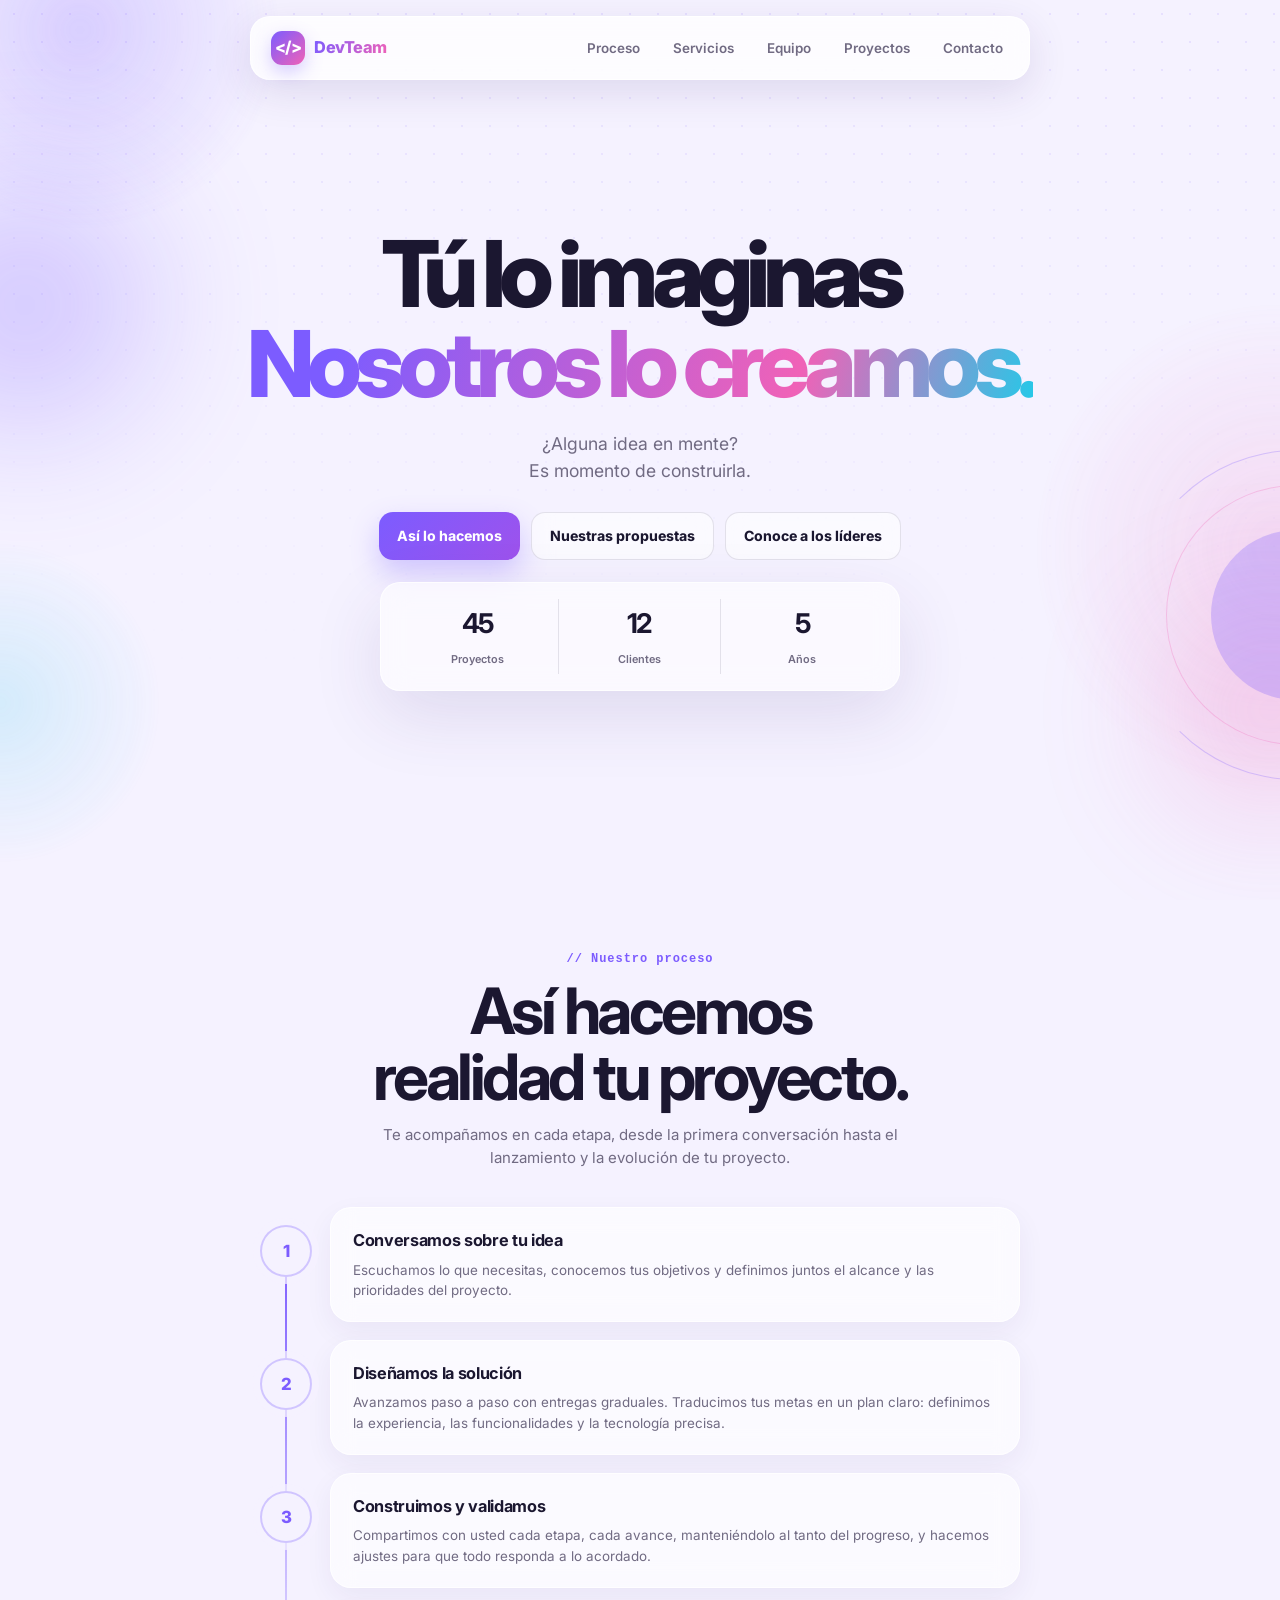
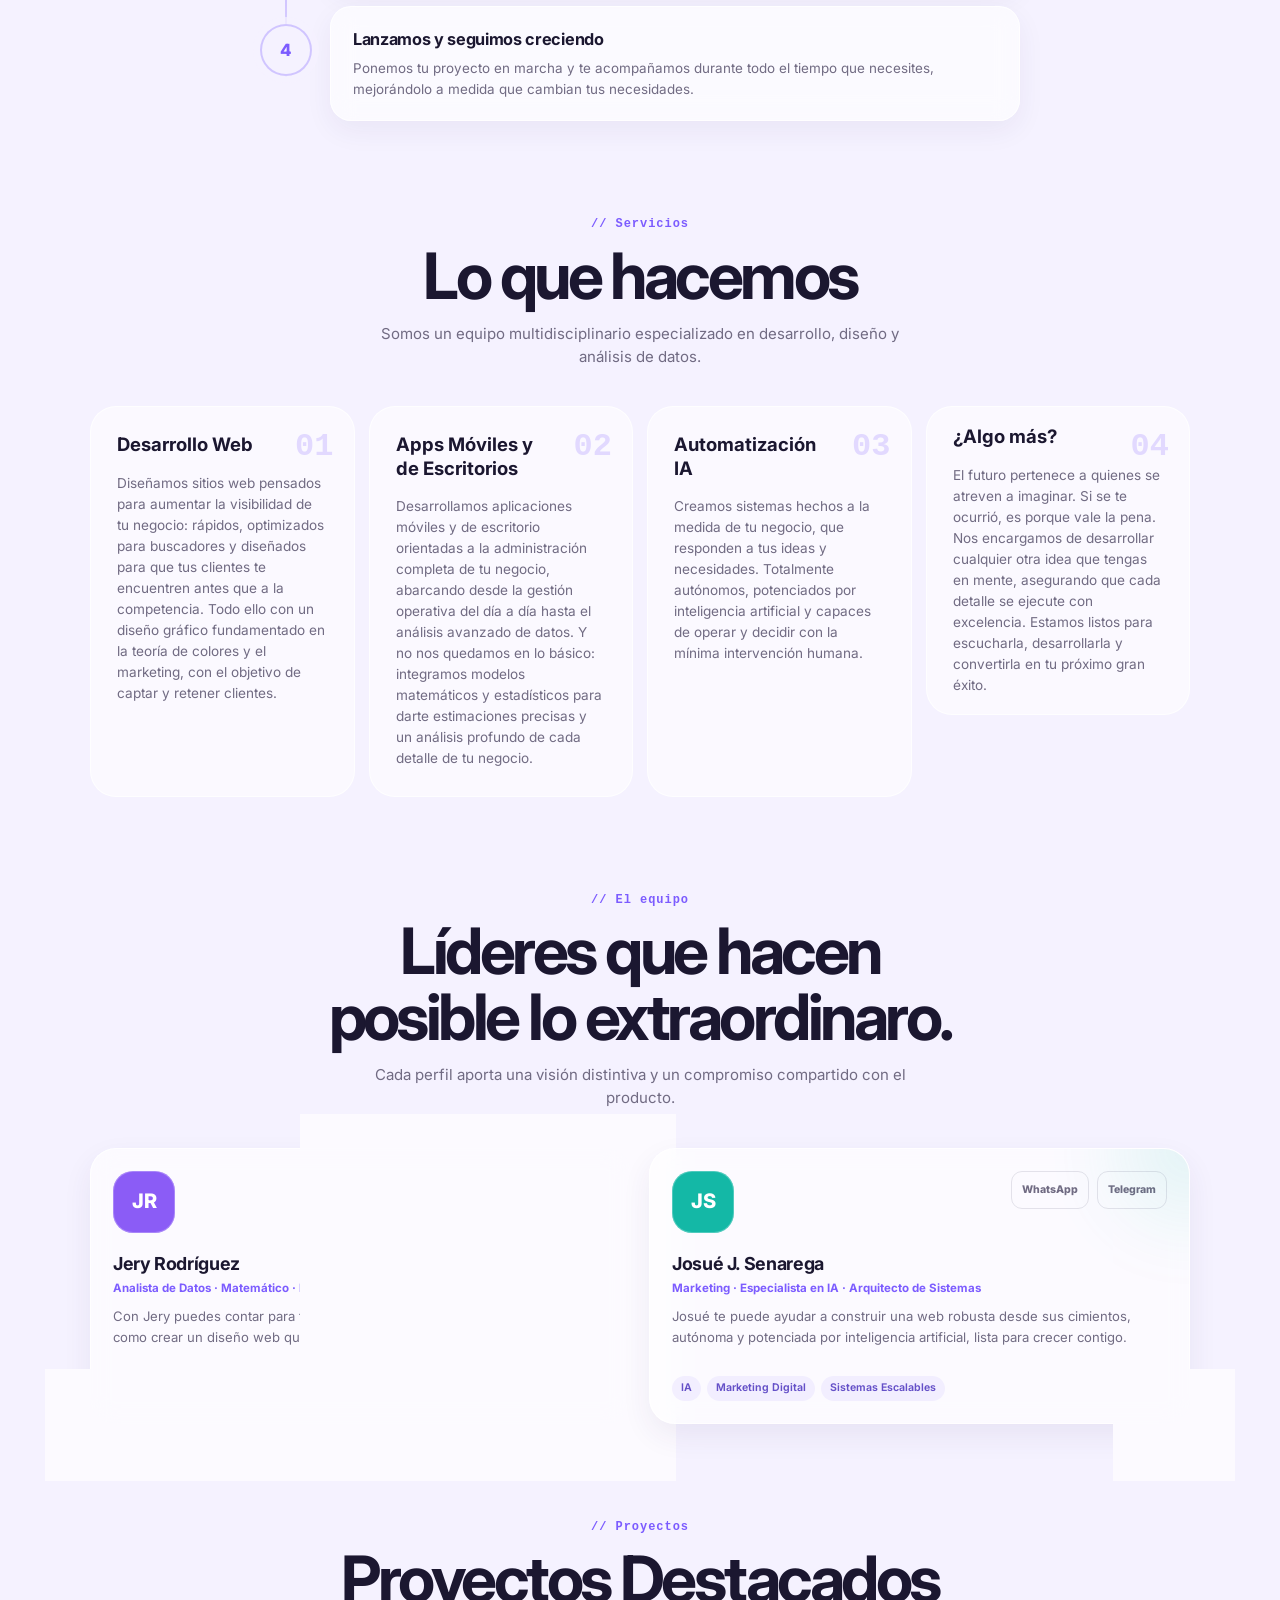
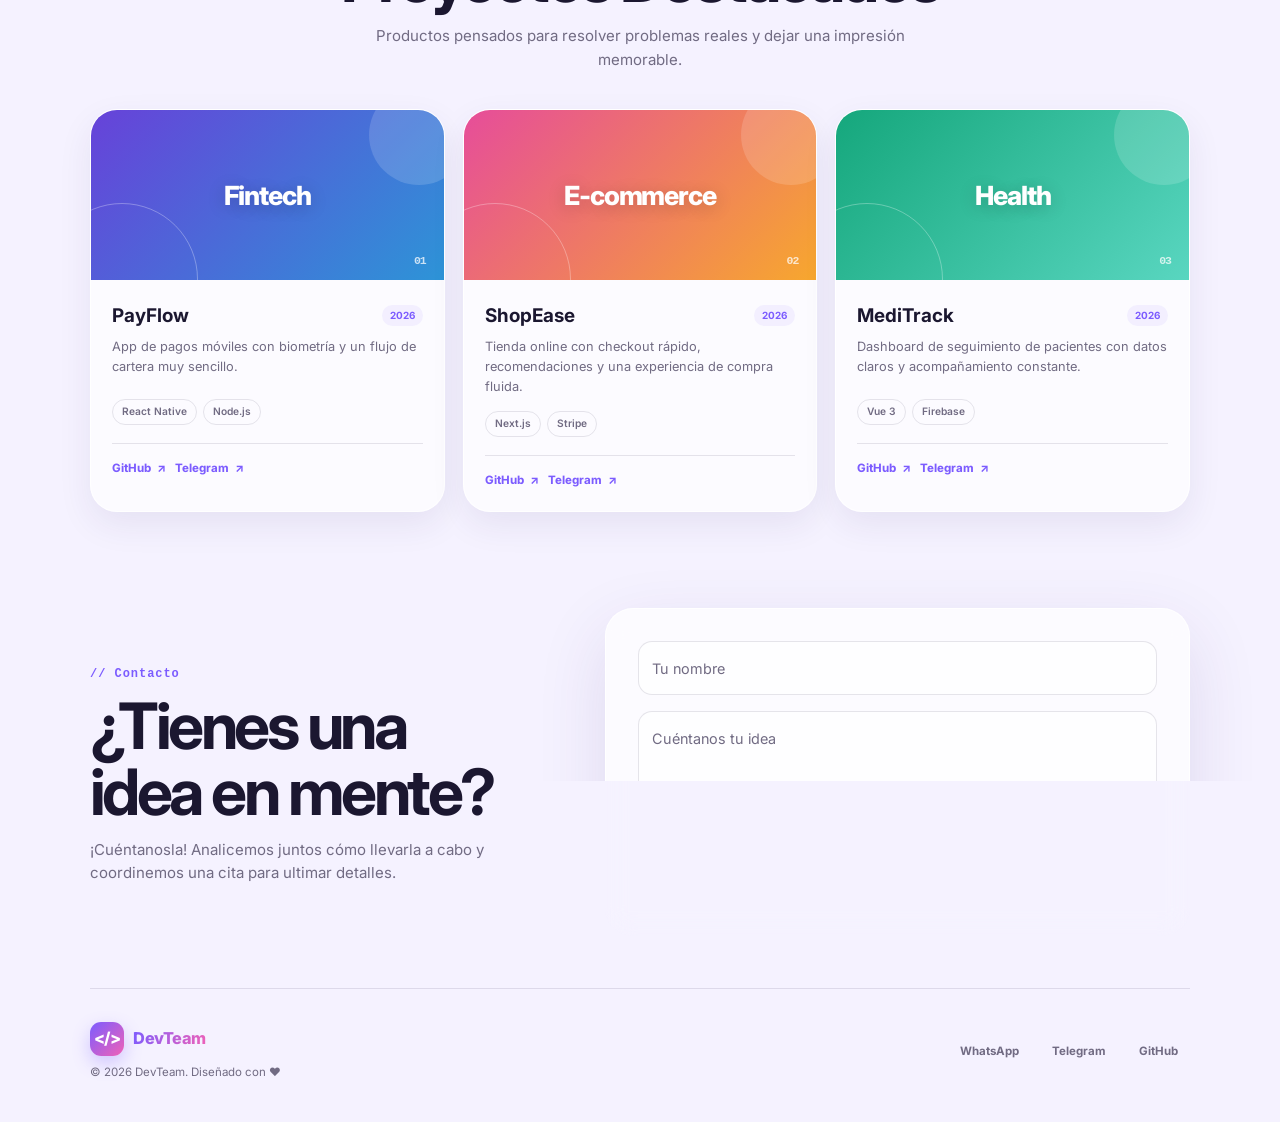
==== commit 59a26104: "updates" ====
--- a/index.html
+++ b/index.html
@@ -1 +1,243 @@
-<!DOCTYPE html><html lang="es" class="bc_Mda_variable _0yGzRW_variable h-full antialiased"><head><meta charSet="utf-8"/><meta name="viewport" content="width=device-width, initial-scale=1"/><link rel="preload" href="/_next/static/media/0c89a48fa5027cee-s.p.2cyn07wtgehh0.woff2" as="font" crossorigin="" type="font/woff2"/><link rel="preload" href="/_next/static/media/83afe278b6a6bb3c-s.p.2bn3s6zvc0dyp.woff2" as="font" crossorigin="" type="font/woff2"/><link rel="stylesheet" href="/_next/static/chunks/0gexah7m9xo15.css" data-precedence="next"/><link rel="preload" as="script" fetchPriority="low" href="/_next/static/chunks/3333gs1h_w689.js"/><script src="/_next/static/chunks/1s273guvqtdff.js" async=""></script><script src="/_next/static/chunks/3dmm3v_fq28gc.js" async=""></script><script src="/_next/static/chunks/turbopack-3-ry682tkyiqk.js" async=""></script><script src="/_next/static/chunks/42onvq6nokjl2.js" async=""></script><script src="/_next/static/chunks/17yql4x2ms_nm.js" async=""></script><title>Software Planet | Desarrollo Full-Stack</title><meta name="description" content="Desarrolladores Full-Stack a tu servicio. Creamos software personalizado, apps y herramientas financieras a la medida de tu negocio."/><meta name="robots" content="index, follow"/><link rel="canonical" href="https://softwareplanet.dev"/><meta property="og:title" content="Software Planet"/><meta property="og:description" content="Desarrolladores Full-Stack a tu servicio. Creamos software personalizado, apps y herramientas financieras a la medida de tu negocio."/><meta property="og:url" content="https://softwareplanet.dev"/><meta property="og:site_name" content="Software Planet"/><meta property="og:type" content="website"/><meta name="twitter:card" content="summary"/><meta name="twitter:title" content="Software Planet"/><meta name="twitter:description" content="Desarrolladores Full-Stack a tu servicio. Creamos software personalizado, apps y herramientas financieras a la medida de tu negocio."/><link rel="icon" href="/favicon.ico?favicon.117ezoe8m31dk.ico" sizes="48x48" type="image/x-icon"/><meta name="next-size-adjust" content=""/><script src="/_next/static/chunks/0cz1d0mv5g_q7.js" noModule=""></script></head><body class="flex min-h-full flex-col overflow-x-clip bg-[#050816] text-slate-100"><div hidden=""><!--$--><!--/$--></div><header class="sticky top-0 z-50 border-b border-white/8 bg-[#050816]/72 backdrop-blur-xl" style="opacity:0;transform:translateY(-18px)"><div class="site-container"><nav class="relative my-3 flex items-center justify-between rounded-2xl border border-white/10 bg-white/5 px-4 py-3 shadow-[0_0_30px_rgba(0,255,255,0.06)] sm:px-6"><a href="#inicio" class="group inline-flex items-center gap-2"><span class="relative flex h-9 w-9 items-center justify-center overflow-hidden rounded-xl border border-cyan-300/35 bg-gradient-to-br from-cyan-300/35 via-violet-400/20 to-fuchsia-400/25"><span class="absolute inset-[1px] rounded-[11px] bg-[#060b1d]"></span><span class="relative text-sm font-semibold text-cyan-100">SP</span></span><span class="text-sm font-semibold tracking-[0.18em] text-white sm:text-base">SOFTWARE PLANET</span></a><div class="hidden items-center gap-1 md:flex"><a href="#inicio" aria-label="Ir a la sección Inicio" class="rounded-full px-4 py-2 text-sm font-medium text-slate-300 transition hover:bg-white/8 hover:text-white">Inicio</a><a href="#capabilities" aria-label="Ir a la sección Capacidades" class="rounded-full px-4 py-2 text-sm font-medium text-slate-300 transition hover:bg-white/8 hover:text-white">Capacidades</a><a href="#equipo" aria-label="Ir a la sección Equipo" class="rounded-full px-4 py-2 text-sm font-medium text-slate-300 transition hover:bg-white/8 hover:text-white">Equipo</a><a href="#contacto" aria-label="Ir a la sección Contacto" class="rounded-full px-4 py-2 text-sm font-medium text-slate-300 transition hover:bg-white/8 hover:text-white">Contacto</a></div><button aria-label="Abrir menú" class="inline-flex h-10 w-10 items-center justify-center rounded-xl border border-white/10 bg-white/6 text-slate-100 transition hover:border-cyan-300/40 hover:text-cyan-100 md:hidden" type="button"><svg xmlns="http://www.w3.org/2000/svg" width="24" height="24" viewBox="0 0 24 24" fill="none" stroke="currentColor" stroke-width="2" stroke-linecap="round" stroke-linejoin="round" class="lucide lucide-menu h-4.5 w-4.5" aria-hidden="true"><path d="M4 5h16"></path><path d="M4 12h16"></path><path d="M4 19h16"></path></svg></button><div class="absolute left-0 right-0 top-[calc(100%+0.5rem)] z-40 origin-top rounded-2xl border border-white/10 bg-[#050816]/96 p-2 shadow-[0_20px_65px_rgba(0,0,0,0.45)] backdrop-blur-lg transition md:hidden pointer-events-none scale-95 opacity-0"><a href="#inicio" aria-label="Ir a la sección Inicio" class="block rounded-xl px-4 py-3 text-sm font-medium text-slate-200 transition hover:bg-white/8">Inicio</a><a href="#capabilities" aria-label="Ir a la sección Capacidades" class="block rounded-xl px-4 py-3 text-sm font-medium text-slate-200 transition hover:bg-white/8">Capacidades</a><a href="#equipo" aria-label="Ir a la sección Equipo" class="block rounded-xl px-4 py-3 text-sm font-medium text-slate-200 transition hover:bg-white/8">Equipo</a><a href="#contacto" aria-label="Ir a la sección Contacto" class="block rounded-xl px-4 py-3 text-sm font-medium text-slate-200 transition hover:bg-white/8">Contacto</a></div></nav></div></header><main class="flex-1"><section id="inicio" class="relative overflow-hidden pb-16 pt-14 sm:pb-20 sm:pt-20 lg:pb-24"><div class="absolute inset-0 -z-10 bg-[radial-gradient(circle_at_12%_16%,rgba(0,255,255,0.15),transparent_30%),radial-gradient(circle_at_88%_15%,rgba(138,43,226,0.2),transparent_34%),radial-gradient(circle_at_75%_75%,rgba(255,0,153,0.14),transparent_26%)]"></div><div class="absolute inset-0 -z-10 grid-fine opacity-35"></div><div class="pointer-events-none absolute left-1/2 top-0 -z-10 h-[420px] w-[420px] -translate-x-1/2 rounded-full bg-cyan-400/10 blur-[100px] sm:h-[520px] sm:w-[520px]" style="transform:none"></div><div class="site-container"><div class="grid items-center gap-10 lg:grid-cols-[1.02fr_0.98fr] xl:gap-14"><div style="opacity:0;transform:translateY(26px)"><span class="mb-5 inline-flex items-center gap-2 rounded-full border border-cyan-300/30 bg-white/5 px-4 py-2 text-xs uppercase tracking-[0.3em] text-cyan-100/85"><svg xmlns="http://www.w3.org/2000/svg" width="24" height="24" viewBox="0 0 24 24" fill="none" stroke="currentColor" stroke-width="2" stroke-linecap="round" stroke-linejoin="round" class="lucide lucide-sparkles lucide-stars h-3.5 w-3.5" aria-hidden="true"><path d="M11.017 2.814a1 1 0 0 1 1.966 0l1.051 5.558a2 2 0 0 0 1.594 1.594l5.558 1.051a1 1 0 0 1 0 1.966l-5.558 1.051a2 2 0 0 0-1.594 1.594l-1.051 5.558a1 1 0 0 1-1.966 0l-1.051-5.558a2 2 0 0 0-1.594-1.594l-5.558-1.051a1 1 0 0 1 0-1.966l5.558-1.051a2 2 0 0 0 1.594-1.594z"></path><path d="M20 2v4"></path><path d="M22 4h-4"></path><circle cx="4" cy="20" r="2"></circle></svg>Premium Full-Stack Agency</span><h1 class="max-w-3xl text-balance text-4xl font-semibold leading-[1.02] text-white sm:text-6xl lg:text-7xl">Impulsa tu negocio con nosotros</h1><p class="mt-6 max-w-2xl text-base leading-7 text-slate-300 sm:text-lg">Desarrolladores Full-Stack a tu servicio. Creamos software personalizado, apps y herramientas financieras a la medida de tu negocio.</p><div class="mt-9 flex flex-wrap gap-3"><a class="inline-flex items-center justify-center gap-2 rounded-full font-medium transition-all duration-300 focus-visible:outline-none focus-visible:ring-2 focus-visible:ring-cyan-300/70 focus-visible:ring-offset-2 focus-visible:ring-offset-[#050816] active:scale-[0.98] bg-[linear-gradient(135deg,rgba(0,255,255,0.18),rgba(138,43,226,0.3),rgba(255,0,153,0.22))] text-white border border-cyan-300/40 shadow-[0_0_35px_rgba(0,255,255,0.18)] hover:shadow-[0_0_55px_rgba(138,43,226,0.28)] hover:-translate-y-0.5 h-14 px-6 text-base md:text-lg min-w-[180px]" href="#capabilities" aria-label="Ver portafolio de Software Planet">Ver Portafolio</a><a class="inline-flex items-center justify-center gap-2 rounded-full font-medium transition-all duration-300 focus-visible:outline-none focus-visible:ring-2 focus-visible:ring-cyan-300/70 focus-visible:ring-offset-2 focus-visible:ring-offset-[#050816] active:scale-[0.98] border border-slate-400/20 bg-white/5 text-slate-100 hover:bg-white/10 hover:border-cyan-300/40 hover:-translate-y-0.5 h-14 px-6 text-base md:text-lg min-w-[180px]" href="#contacto" aria-label="Ir al formulario de contacto">Contáctanos</a></div></div><div class="relative mx-auto w-full max-w-[560px]" style="opacity:0;transform:translateY(30px)"><div class="relative mx-auto aspect-square w-full max-w-[520px] rounded-full" style="transform:none"><div class="hero-orbit"></div><div class="absolute inset-[7%] rounded-full border border-white/14 bg-[radial-gradient(circle_at_30%_20%,rgba(0,255,255,0.55),rgba(138,43,226,0.18)_35%,rgba(3,8,22,0.96)_72%)] shadow-[0_0_70px_rgba(0,255,255,0.18),inset_0_0_45px_rgba(0,0,0,0.42)]"><svg viewBox="0 0 100 100" class="absolute inset-[7%] opacity-80"><defs><radialGradient id="globeCore" cx="50%" cy="40%" r="70%"><stop offset="0%" stop-color="rgba(255,255,255,0.45)"></stop><stop offset="100%" stop-color="rgba(0,255,255,0.04)"></stop></radialGradient></defs><circle cx="50" cy="50" r="43" fill="url(#globeCore)" opacity="0.28"></circle><ellipse cx="50" cy="50" rx="38" ry="23" fill="none" stroke="rgba(0,255,255,0.18)" stroke-width="0.9"></ellipse><ellipse cx="50" cy="50" rx="38" ry="23" transform="rotate(90 50 50)" fill="none" stroke="rgba(138,43,226,0.18)" stroke-width="0.9"></ellipse><path d="M9 57C27 29 41 20 58 22C79 24 90 40 92 50C93 60 80 72 62 74C43 77 19 71 9 57Z" fill="none" stroke="rgba(0,255,255,0.5)" stroke-width="0.75"></path><path d="M13 44C23 48 40 55 57 54C70 53 80 48 87 41" fill="none" stroke="rgba(255,0,153,0.48)" stroke-width="0.75"></path><path d="M24 71C33 59 46 38 64 33C73 31 81 33 88 39" fill="none" stroke="rgba(138,43,226,0.62)" stroke-width="0.75"></path></svg></div><span class="absolute left-7 top-1/2 h-3 w-3 rounded-full bg-cyan-300 shadow-[0_0_18px_rgba(0,255,255,0.8)]"></span><span class="absolute right-9 top-1/4 h-2 w-2 rounded-full bg-cyan-300 shadow-[0_0_18px_rgba(0,255,255,0.8)]"></span><span class="absolute left-1/2 top-8 h-2.5 w-2.5 rounded-full bg-cyan-300 shadow-[0_0_18px_rgba(0,255,255,0.8)]"></span><span class="absolute right-1/3 bottom-9 h-2 w-2 rounded-full bg-cyan-300 shadow-[0_0_18px_rgba(0,255,255,0.8)]"></span><span class="absolute left-1/4 bottom-8 h-3 w-3 rounded-full bg-cyan-300 shadow-[0_0_18px_rgba(0,255,255,0.8)]"></span><span class="absolute left-[12%] top-[20%] h-10 w-10 rounded-full border border-cyan-300/20 bg-white/5 shadow-[0_0_30px_rgba(0,255,255,0.18)] backdrop-blur-md"></span><span class="absolute right-[12%] top-[18%] h-8 w-8 rounded-full border border-cyan-300/20 bg-white/5 shadow-[0_0_30px_rgba(0,255,255,0.18)] backdrop-blur-md"></span><span class="absolute left-[8%] bottom-[18%] h-7 w-7 rounded-full border border-cyan-300/20 bg-white/5 shadow-[0_0_30px_rgba(0,255,255,0.18)] backdrop-blur-md"></span><span class="absolute right-[18%] bottom-[14%] h-9 w-9 rounded-full border border-cyan-300/20 bg-white/5 shadow-[0_0_30px_rgba(0,255,255,0.18)] backdrop-blur-md"></span><div class="absolute -left-2 top-[11%] rounded-[28px] border border-white/12 bg-[#070e26]/88 p-4 backdrop-blur-md sm:left-0"><div class="flex items-center gap-3"><div class="relative flex h-12 w-12 items-center justify-center rounded-2xl border border-cyan-300/40 bg-cyan-300/15 text-cyan-100"><svg xmlns="http://www.w3.org/2000/svg" width="24" height="24" viewBox="0 0 24 24" fill="none" stroke="currentColor" stroke-width="2" stroke-linecap="round" stroke-linejoin="round" class="lucide lucide-bot h-6 w-6" aria-hidden="true"><path d="M12 8V4H8"></path><rect width="16" height="12" x="4" y="8" rx="2"></rect><path d="M2 14h2"></path><path d="M20 14h2"></path><path d="M15 13v2"></path><path d="M9 13v2"></path></svg></div><div><p class="text-xs uppercase tracking-[0.22em] text-cyan-100/80">AI Companion</p><p class="text-sm font-medium text-white">Hola, construyamos algo épico.</p></div></div></div><div class="absolute bottom-4 right-2 rounded-[28px] border border-white/10 bg-[#070e26]/78 px-4 py-3 backdrop-blur-md sm:right-0"><p class="text-[11px] uppercase tracking-[0.25em] text-slate-400">Live Network</p><div class="mt-2 flex items-center gap-2"><span class="h-2.5 w-2.5 rounded-full bg-emerald-400 shadow-[0_0_16px_rgba(34,197,94,0.7)]"></span><span class="text-sm text-white">96% uptime</span></div></div></div></div></div></div></section><section id="capabilities" class="relative overflow-hidden py-20 sm:py-28" style="opacity:0;transform:translateY(28px)"><div class="absolute inset-0 -z-10 bg-[radial-gradient(circle_at_top,rgba(0,255,255,0.12),transparent_28%),radial-gradient(circle_at_bottom_right,rgba(255,0,153,0.08),transparent_22%)]"></div><div class="absolute inset-x-0 top-16 -z-10 h-px bg-gradient-to-r from-transparent via-cyan-400/50 to-transparent"></div><div class="site-container"><div class="mb-10 flex flex-col gap-4 sm:mb-12 sm:flex-row sm:items-end sm:justify-between" style="opacity:0;transform:translateY(20px)"><div class="max-w-2xl"><p class="mb-3 inline-flex items-center gap-2 rounded-full border border-cyan-300/20 bg-white/5 px-4 py-2 text-xs font-medium uppercase tracking-[0.32em] text-cyan-200/90"><svg xmlns="http://www.w3.org/2000/svg" width="24" height="24" viewBox="0 0 24 24" fill="none" stroke="currentColor" stroke-width="2" stroke-linecap="round" stroke-linejoin="round" class="lucide lucide-sparkles lucide-stars h-3.5 w-3.5" aria-hidden="true"><path d="M11.017 2.814a1 1 0 0 1 1.966 0l1.051 5.558a2 2 0 0 0 1.594 1.594l5.558 1.051a1 1 0 0 1 0 1.966l-5.558 1.051a2 2 0 0 0-1.594 1.594l-1.051 5.558a1 1 0 0 1-1.966 0l-1.051-5.558a2 2 0 0 0-1.594-1.594l-5.558-1.051a1 1 0 0 1 0-1.966l5.558-1.051a2 2 0 0 0 1.594-1.594z"></path><path d="M20 2v4"></path><path d="M22 4h-4"></path><circle cx="4" cy="20" r="2"></circle></svg>Show, don&#x27;t tell</p><h2 class="text-3xl font-semibold text-white text-balance sm:text-5xl">Capabilities que se sienten como una demo viva, no como una lista de servicios.</h2></div><p class="max-w-lg text-sm leading-6 text-slate-300 sm:text-base">Construimos experiencias que enseñan el valor del producto en segundos: interfaces, datos, y arquitectura trabajando juntos en un solo lugar.</p></div><div class="grid gap-6 lg:grid-cols-[1.2fr_0.8fr]"><div class="space-y-6" style="opacity:0;transform:translateY(20px)"><div class="group relative overflow-hidden rounded-[32px]"><div class="glass-panel glow-ring rounded-[28px] transition-transform duration-300 hover:-translate-y-1 h-full p-6 md:p-8"><div class="absolute inset-0 bg-[radial-gradient(circle_at_top_right,rgba(0,255,255,0.16),transparent_26%),radial-gradient(circle_at_bottom_left,rgba(138,43,226,0.12),transparent_22%)] opacity-70"></div><div class="relative grid gap-6 xl:grid-cols-[0.95fr_1.05fr]"><div class="flex flex-col justify-between gap-6"><div><div class="flex flex-col gap-2"><p class="text-xs uppercase tracking-[0.35em] text-cyan-200/70">Full-Stack Web + Mobile</p><h3 class="font-semibold text-white max-w-md text-2xl sm:text-3xl">Interfaces que parecen producto terminado desde el día uno.</h3><p class="text-slate-300 max-w-lg text-sm sm:text-base">Diseñamos experiencias para escritorio y móvil con una arquitectura lista para escalar, integrar y evolucionar.</p></div></div><div class="flex flex-wrap gap-3 text-xs text-slate-300"><span class="rounded-full border border-white/10 bg-white/5 px-3 py-2 backdrop-blur-sm">React</span><span class="rounded-full border border-white/10 bg-white/5 px-3 py-2 backdrop-blur-sm">Next.js</span><span class="rounded-full border border-white/10 bg-white/5 px-3 py-2 backdrop-blur-sm">.NET</span><span class="rounded-full border border-white/10 bg-white/5 px-3 py-2 backdrop-blur-sm">Mobile</span><span class="rounded-full border border-white/10 bg-white/5 px-3 py-2 backdrop-blur-sm">Dashboards</span></div></div><div class="grid gap-4 xl:grid-cols-2"><div class="glass-panel-strong panel-sheen relative overflow-hidden rounded-[28px] p-4"><div class="absolute right-4 top-4 rounded-full border border-cyan-300/20 bg-black/30 px-3 py-1 text-[11px] uppercase tracking-[0.24em] text-cyan-200/80 opacity-0 transition duration-300 group-hover:opacity-100">Built with React, Next.js, .NET</div><div class="mb-4 flex items-center justify-between"><p class="text-sm font-medium text-white">Mobile app mockup</p><svg xmlns="http://www.w3.org/2000/svg" width="24" height="24" viewBox="0 0 24 24" fill="none" stroke="currentColor" stroke-width="2" stroke-linecap="round" stroke-linejoin="round" class="lucide lucide-tablet-smartphone h-5 w-5 text-cyan-300" aria-hidden="true"><rect width="10" height="14" x="3" y="8" rx="2"></rect><path d="M5 4a2 2 0 0 1 2-2h12a2 2 0 0 1 2 2v16a2 2 0 0 1-2 2h-2.4"></path><path d="M8 18h.01"></path></svg></div><div class="mx-auto flex h-[330px] max-w-[220px] flex-col rounded-[34px] border border-white/10 bg-[linear-gradient(180deg,rgba(13,18,40,0.95),rgba(7,10,22,0.98))] p-3 shadow-[0_0_42px_rgba(0,255,255,0.1)]"><div class="mb-3 flex items-center justify-between rounded-[24px] border border-white/10 bg-white/6 px-4 py-3"><div><p class="text-[11px] uppercase tracking-[0.28em] text-cyan-200/70">Balance</p><p class="text-lg font-semibold text-white">$128,430</p></div><div class="flex h-10 w-10 items-center justify-center rounded-2xl bg-cyan-300/15 text-cyan-200"><svg xmlns="http://www.w3.org/2000/svg" width="24" height="24" viewBox="0 0 24 24" fill="none" stroke="currentColor" stroke-width="2" stroke-linecap="round" stroke-linejoin="round" class="lucide lucide-bot h-5 w-5" aria-hidden="true"><path d="M12 8V4H8"></path><rect width="16" height="12" x="4" y="8" rx="2"></rect><path d="M2 14h2"></path><path d="M20 14h2"></path><path d="M15 13v2"></path><path d="M9 13v2"></path></svg></div></div><div class="space-y-3 rounded-[24px] border border-white/10 bg-white/5 p-4"><div class="flex items-center justify-between rounded-2xl bg-white/5 px-3 py-2 text-sm"><span class="text-slate-300">Revenue pulse</span><span class="font-medium text-white">+18.2%</span></div><div class="flex items-center justify-between rounded-2xl bg-white/5 px-3 py-2 text-sm"><span class="text-slate-300">New leads</span><span class="font-medium text-white">124</span></div><div class="flex items-center justify-between rounded-2xl bg-white/5 px-3 py-2 text-sm"><span class="text-slate-300">Forecast</span><span class="font-medium text-white">92%</span></div></div><div class="mt-auto rounded-[24px] border border-cyan-300/15 bg-[linear-gradient(135deg,rgba(0,255,255,0.12),rgba(138,43,226,0.12))] p-4"><p class="text-xs uppercase tracking-[0.3em] text-cyan-100/70">Product intelligence</p><div class="mt-3 flex items-end gap-2"><span class="flex-1 rounded-t-full bg-[linear-gradient(180deg,rgba(0,255,255,0.95),rgba(255,255,255,0.3))]" style="height:18px"></span><span class="flex-1 rounded-t-full bg-[linear-gradient(180deg,rgba(0,255,255,0.95),rgba(255,255,255,0.3))]" style="height:18px"></span><span class="flex-1 rounded-t-full bg-[linear-gradient(180deg,rgba(0,255,255,0.95),rgba(255,255,255,0.3))]" style="height:18px"></span><span class="flex-1 rounded-t-full bg-[linear-gradient(180deg,rgba(0,255,255,0.95),rgba(255,255,255,0.3))]" style="height:18px"></span><span class="flex-1 rounded-t-full bg-[linear-gradient(180deg,rgba(0,255,255,0.95),rgba(255,255,255,0.3))]" style="height:18px"></span><span class="flex-1 rounded-t-full bg-[linear-gradient(180deg,rgba(0,255,255,0.95),rgba(255,255,255,0.3))]" style="height:18px"></span></div></div></div></div><div class="glass-panel-strong panel-sheen relative overflow-hidden rounded-[28px] p-4"><div class="mb-4 flex items-center justify-between"><p class="text-sm font-medium text-white">Web dashboard</p><svg xmlns="http://www.w3.org/2000/svg" width="24" height="24" viewBox="0 0 24 24" fill="none" stroke="currentColor" stroke-width="2" stroke-linecap="round" stroke-linejoin="round" class="lucide lucide-chart-line lucide-line-chart h-5 w-5 text-fuchsia-300" aria-hidden="true"><path d="M3 3v16a2 2 0 0 0 2 2h16"></path><path d="m19 9-5 5-4-4-3 3"></path></svg></div><div class="space-y-4 rounded-[24px] border border-white/10 bg-white/5 p-4"><div class="grid grid-cols-2 gap-3"><div class="rounded-2xl border border-white/10 bg-black/20 p-3"><p class="text-[11px] uppercase tracking-[0.25em] text-slate-400">MRR</p><p class="mt-2 text-lg font-semibold text-white">+24%</p></div><div class="rounded-2xl border border-white/10 bg-black/20 p-3"><p class="text-[11px] uppercase tracking-[0.25em] text-slate-400">Churn</p><p class="mt-2 text-lg font-semibold text-white">1.8%</p></div><div class="rounded-2xl border border-white/10 bg-black/20 p-3"><p class="text-[11px] uppercase tracking-[0.25em] text-slate-400">LTV</p><p class="mt-2 text-lg font-semibold text-white">$14.2k</p></div><div class="rounded-2xl border border-white/10 bg-black/20 p-3"><p class="text-[11px] uppercase tracking-[0.25em] text-slate-400">NPS</p><p class="mt-2 text-lg font-semibold text-white">72</p></div></div><div class="rounded-[22px] border border-cyan-300/15 bg-[#050816]/60 p-3"><div class="mb-3 flex items-center justify-between text-xs text-slate-300"><span>Conversion flow</span><span class="text-cyan-200">Realtime</span></div><div class="grid gap-2"><div class="flex items-center gap-3"><div class="flex h-9 w-9 items-center justify-center rounded-xl bg-white/8 text-xs font-semibold text-white">1</div><div class="h-2 flex-1 overflow-hidden rounded-full bg-white/8"><div class="h-full rounded-full bg-[linear-gradient(90deg,rgba(0,255,255,0.95),rgba(255,0,153,0.85))]" style="width:10%"></div></div><span class="min-w-[78px] text-right text-sm text-slate-200">Discovery</span></div><div class="flex items-center gap-3"><div class="flex h-9 w-9 items-center justify-center rounded-xl bg-white/8 text-xs font-semibold text-white">2</div><div class="h-2 flex-1 overflow-hidden rounded-full bg-white/8"><div class="h-full rounded-full bg-[linear-gradient(90deg,rgba(0,255,255,0.95),rgba(255,0,153,0.85))]" style="width:10%"></div></div><span class="min-w-[78px] text-right text-sm text-slate-200">Prototype</span></div><div class="flex items-center gap-3"><div class="flex h-9 w-9 items-center justify-center rounded-xl bg-white/8 text-xs font-semibold text-white">3</div><div class="h-2 flex-1 overflow-hidden rounded-full bg-white/8"><div class="h-full rounded-full bg-[linear-gradient(90deg,rgba(0,255,255,0.95),rgba(255,0,153,0.85))]" style="width:10%"></div></div><span class="min-w-[78px] text-right text-sm text-slate-200">Delivery</span></div></div></div></div></div></div></div></div></div><div class="grid gap-6 md:grid-cols-2 xl:grid-cols-3"><div style="opacity:0;transform:translateY(20px)"><div class="glass-panel glow-ring rounded-[28px] transition-transform duration-300 hover:-translate-y-1 relative h-full overflow-hidden p-6"><div class="absolute inset-0 bg-gradient-to-br opacity-80 from-fuchsia-500/35 via-violet-500/10 to-transparent"></div><div class="relative flex h-full flex-col"><div class="mb-5 flex h-12 w-12 items-center justify-center rounded-2xl border border-white/10 bg-white/6 text-cyan-200"><svg xmlns="http://www.w3.org/2000/svg" width="24" height="24" viewBox="0 0 24 24" fill="none" stroke="currentColor" stroke-width="2" stroke-linecap="round" stroke-linejoin="round" class="lucide lucide-brain-circuit h-5 w-5" aria-hidden="true"><path d="M12 5a3 3 0 1 0-5.997.125 4 4 0 0 0-2.526 5.77 4 4 0 0 0 .556 6.588A4 4 0 1 0 12 18Z"></path><path d="M9 13a4.5 4.5 0 0 0 3-4"></path><path d="M6.003 5.125A3 3 0 0 0 6.401 6.5"></path><path d="M3.477 10.896a4 4 0 0 1 .585-.396"></path><path d="M6 18a4 4 0 0 1-1.967-.516"></path><path d="M12 13h4"></path><path d="M12 18h6a2 2 0 0 1 2 2v1"></path><path d="M12 8h8"></path><path d="M16 8V5a2 2 0 0 1 2-2"></path><circle cx="16" cy="13" r=".5"></circle><circle cx="18" cy="3" r=".5"></circle><circle cx="20" cy="21" r=".5"></circle><circle cx="20" cy="8" r=".5"></circle></svg></div><div class="flex flex-col gap-2"><p class="text-xs uppercase tracking-[0.3em] text-slate-300/75">AI &amp; Data Analysis</p><h3 class="font-semibold text-white text-xl leading-tight">Señales financieras claras, modelos que leen patrones y tendencia.</h3><p class="text-sm leading-6 text-slate-300">Modelos matemáticos avanzados capaces de analizar tendencias, detectar patrones y predecir sucesos clave.</p></div><div class="mt-auto pt-5"><div class="flex items-center gap-2 text-sm font-medium text-white/90 transition group-hover:text-white">Ver ejemplo interactivo<svg xmlns="http://www.w3.org/2000/svg" width="24" height="24" viewBox="0 0 24 24" fill="none" stroke="currentColor" stroke-width="2" stroke-linecap="round" stroke-linejoin="round" class="lucide lucide-arrow-right h-4 w-4 transition-transform duration-300 group-hover:translate-x-1" aria-hidden="true"><path d="M5 12h14"></path><path d="m12 5 7 7-7 7"></path></svg></div></div></div></div></div><div style="opacity:0;transform:translateY(20px)"><div class="glass-panel glow-ring rounded-[28px] transition-transform duration-300 hover:-translate-y-1 relative h-full overflow-hidden p-6"><div class="absolute inset-0 bg-gradient-to-br opacity-80 from-emerald-400/35 via-cyan-500/10 to-transparent"></div><div class="relative flex h-full flex-col"><div class="mb-5 flex h-12 w-12 items-center justify-center rounded-2xl border border-white/10 bg-white/6 text-cyan-200"><svg xmlns="http://www.w3.org/2000/svg" width="24" height="24" viewBox="0 0 24 24" fill="none" stroke="currentColor" stroke-width="2" stroke-linecap="round" stroke-linejoin="round" class="lucide lucide-workflow h-5 w-5" aria-hidden="true"><rect width="8" height="8" x="3" y="3" rx="2"></rect><path d="M7 11v4a2 2 0 0 0 2 2h4"></path><rect width="8" height="8" x="13" y="13" rx="2"></rect></svg></div><div class="flex flex-col gap-2"><p class="text-xs uppercase tracking-[0.3em] text-slate-300/75">Microservices &amp; Scalability</p><h3 class="font-semibold text-white text-xl leading-tight">Servicios desacoplados que crecen sin fricción.</h3><p class="text-sm leading-6 text-slate-300">Arquitecturas modernas para entregar velocidad, resiliencia y observabilidad en cada iteración.</p></div><div class="mt-auto pt-5"><div class="flex items-center gap-2 text-sm font-medium text-white/90 transition group-hover:text-white">Ver ejemplo interactivo<svg xmlns="http://www.w3.org/2000/svg" width="24" height="24" viewBox="0 0 24 24" fill="none" stroke="currentColor" stroke-width="2" stroke-linecap="round" stroke-linejoin="round" class="lucide lucide-arrow-right h-4 w-4 transition-transform duration-300 group-hover:translate-x-1" aria-hidden="true"><path d="M5 12h14"></path><path d="m12 5 7 7-7 7"></path></svg></div></div></div></div></div></div></div><div class="space-y-6"><div class="overflow-hidden rounded-[32px]" style="opacity:0;transform:translateY(20px)"><div class="glass-panel glow-ring rounded-[28px] transition-transform duration-300 hover:-translate-y-1 relative h-full p-6 md:p-7"><div class="absolute inset-0 bg-[radial-gradient(circle_at_top,rgba(138,43,226,0.16),transparent_26%),radial-gradient(circle_at_bottom_left,rgba(0,255,255,0.12),transparent_24%)]"></div><div class="relative mb-5 flex items-center justify-between"><div><p class="text-xs uppercase tracking-[0.32em] text-violet-200/75">AI &amp; Data Analysis</p><h3 class="mt-2 text-2xl font-semibold text-white">Financial trend engine</h3></div><div class="flex h-12 w-12 items-center justify-center rounded-2xl border border-white/10 bg-white/6 text-fuchsia-200"><svg xmlns="http://www.w3.org/2000/svg" width="24" height="24" viewBox="0 0 24 24" fill="none" stroke="currentColor" stroke-width="2" stroke-linecap="round" stroke-linejoin="round" class="lucide lucide-chart-line lucide-line-chart h-5 w-5" aria-hidden="true"><path d="M3 3v16a2 2 0 0 0 2 2h16"></path><path d="m19 9-5 5-4-4-3 3"></path></svg></div></div><p class="relative max-w-md text-sm leading-6 text-slate-300">Modelos matemáticos avanzados capaces de analizar tendencias, detectar patrones y predecir sucesos clave.</p><div class="relative mt-6 h-[320px] rounded-[28px] border border-white/10 bg-[#030814]/70 p-3"><div class="pointer-events-none absolute inset-0 bg-[radial-gradient(circle_at_top,rgba(0,255,255,0.08),transparent_30%)]"></div><div class="recharts-responsive-container" style="width:100%;height:100%;min-width:0"><div style="width:0;height:0;overflow:visible"></div></div></div></div></div><div class="overflow-hidden rounded-[32px]" style="opacity:0;transform:translateY(20px)"><div class="glass-panel glow-ring rounded-[28px] transition-transform duration-300 hover:-translate-y-1 relative h-full p-6 md:p-7"><div class="absolute inset-0 bg-[radial-gradient(circle_at_top_right,rgba(0,255,255,0.12),transparent_24%),radial-gradient(circle_at_bottom_left,rgba(255,0,153,0.1),transparent_24%)]"></div><div class="relative mb-5 flex items-center justify-between"><div><p class="text-xs uppercase tracking-[0.32em] text-cyan-200/70">Microservices</p><h3 class="mt-2 text-2xl font-semibold text-white">Architecture that streams data cleanly</h3></div><svg xmlns="http://www.w3.org/2000/svg" width="24" height="24" viewBox="0 0 24 24" fill="none" stroke="currentColor" stroke-width="2" stroke-linecap="round" stroke-linejoin="round" class="lucide lucide-circuit-board h-5 w-5 text-cyan-200" aria-hidden="true"><rect width="18" height="18" x="3" y="3" rx="2"></rect><path d="M11 9h4a2 2 0 0 0 2-2V3"></path><circle cx="9" cy="9" r="2"></circle><path d="M7 21v-4a2 2 0 0 1 2-2h4"></path><circle cx="15" cy="15" r="2"></circle></svg></div><div class="relative rounded-[28px] border border-white/10 bg-[#050816]/65 p-4"><div class="absolute left-[50%] top-6 h-[calc(100%-3rem)] w-px -translate-x-1/2 bg-gradient-to-b from-cyan-400/0 via-cyan-300/40 to-fuchsia-400/0"></div><div class="grid gap-4"><div class="relative flex items-center justify-start"><div class="relative flex w-[78%] items-center gap-4 rounded-[22px] border border-white/10 bg-white/6 px-4 py-4 justify-start"><div class="flex h-11 w-11 items-center justify-center rounded-2xl bg-gradient-to-br text-[#050816] from-cyan-300/90 to-cyan-500/70"><svg xmlns="http://www.w3.org/2000/svg" width="24" height="24" viewBox="0 0 24 24" fill="none" stroke="currentColor" stroke-width="2" stroke-linecap="round" stroke-linejoin="round" class="lucide lucide-workflow h-5 w-5" aria-hidden="true"><rect width="8" height="8" x="3" y="3" rx="2"></rect><path d="M7 11v4a2 2 0 0 0 2 2h4"></path><rect width="8" height="8" x="13" y="13" rx="2"></rect></svg></div><div><p class="text-[11px] uppercase tracking-[0.28em] text-slate-400">Step <!-- -->1</p><p class="text-sm font-semibold text-white">API Gateway</p></div><span class="absolute top-1/2 h-2 w-2 -translate-y-1/2 rounded-full shadow-[0_0_18px_currentColor] left-[calc(50%-0.25rem)] bg-cyan-300 text-cyan-300"></span></div></div><div class="relative flex items-center justify-end"><div class="relative flex w-[78%] items-center gap-4 rounded-[22px] border border-white/10 bg-white/6 px-4 py-4 justify-end text-right"><div><p class="text-[11px] uppercase tracking-[0.28em] text-slate-400">Step <!-- -->2</p><p class="text-sm font-semibold text-white">Billing Core</p></div><div class="flex h-11 w-11 items-center justify-center rounded-2xl bg-gradient-to-br text-[#050816] from-fuchsia-300/90 to-fuchsia-500/70"><svg xmlns="http://www.w3.org/2000/svg" width="24" height="24" viewBox="0 0 24 24" fill="none" stroke="currentColor" stroke-width="2" stroke-linecap="round" stroke-linejoin="round" class="lucide lucide-server h-5 w-5" aria-hidden="true"><rect width="20" height="8" x="2" y="2" rx="2" ry="2"></rect><rect width="20" height="8" x="2" y="14" rx="2" ry="2"></rect><line x1="6" x2="6.01" y1="6" y2="6"></line><line x1="6" x2="6.01" y1="18" y2="18"></line></svg></div><span class="absolute top-1/2 h-2 w-2 -translate-y-1/2 rounded-full shadow-[0_0_18px_currentColor] right-[calc(50%-0.25rem)] bg-fuchsia-300 text-fuchsia-300"></span></div></div><div class="relative flex items-center justify-start"><div class="relative flex w-[78%] items-center gap-4 rounded-[22px] border border-white/10 bg-white/6 px-4 py-4 justify-start"><div class="flex h-11 w-11 items-center justify-center rounded-2xl bg-gradient-to-br text-[#050816] from-violet-300/90 to-violet-500/70"><svg xmlns="http://www.w3.org/2000/svg" width="24" height="24" viewBox="0 0 24 24" fill="none" stroke="currentColor" stroke-width="2" stroke-linecap="round" stroke-linejoin="round" class="lucide lucide-brain-circuit h-5 w-5" aria-hidden="true"><path d="M12 5a3 3 0 1 0-5.997.125 4 4 0 0 0-2.526 5.77 4 4 0 0 0 .556 6.588A4 4 0 1 0 12 18Z"></path><path d="M9 13a4.5 4.5 0 0 0 3-4"></path><path d="M6.003 5.125A3 3 0 0 0 6.401 6.5"></path><path d="M3.477 10.896a4 4 0 0 1 .585-.396"></path><path d="M6 18a4 4 0 0 1-1.967-.516"></path><path d="M12 13h4"></path><path d="M12 18h6a2 2 0 0 1 2 2v1"></path><path d="M12 8h8"></path><path d="M16 8V5a2 2 0 0 1 2-2"></path><circle cx="16" cy="13" r=".5"></circle><circle cx="18" cy="3" r=".5"></circle><circle cx="20" cy="21" r=".5"></circle><circle cx="20" cy="8" r=".5"></circle></svg></div><div><p class="text-[11px] uppercase tracking-[0.28em] text-slate-400">Step <!-- -->3</p><p class="text-sm font-semibold text-white">AI Engine</p></div><span class="absolute top-1/2 h-2 w-2 -translate-y-1/2 rounded-full shadow-[0_0_18px_currentColor] left-[calc(50%-0.25rem)] bg-violet-300 text-violet-300"></span></div></div><div class="relative flex items-center justify-end"><div class="relative flex w-[78%] items-center gap-4 rounded-[22px] border border-white/10 bg-white/6 px-4 py-4 justify-end text-right"><div><p class="text-[11px] uppercase tracking-[0.28em] text-slate-400">Step <!-- -->4</p><p class="text-sm font-semibold text-white">Data Lake</p></div><div class="flex h-11 w-11 items-center justify-center rounded-2xl bg-gradient-to-br text-[#050816] from-sky-300/90 to-sky-500/70"><svg xmlns="http://www.w3.org/2000/svg" width="24" height="24" viewBox="0 0 24 24" fill="none" stroke="currentColor" stroke-width="2" stroke-linecap="round" stroke-linejoin="round" class="lucide lucide-earth lucide-globe-2 h-5 w-5" aria-hidden="true"><path d="M21.54 15H17a2 2 0 0 0-2 2v4.54"></path><path d="M7 3.34V5a3 3 0 0 0 3 3a2 2 0 0 1 2 2c0 1.1.9 2 2 2a2 2 0 0 0 2-2c0-1.1.9-2 2-2h3.17"></path><path d="M11 21.95V18a2 2 0 0 0-2-2a2 2 0 0 1-2-2v-1a2 2 0 0 0-2-2H2.05"></path><circle cx="12" cy="12" r="10"></circle></svg></div><span class="absolute top-1/2 h-2 w-2 -translate-y-1/2 rounded-full shadow-[0_0_18px_currentColor] right-[calc(50%-0.25rem)] bg-sky-300 text-sky-300"></span></div></div></div></div></div></div><div class="glass-panel glow-ring rounded-[28px] transition-transform duration-300 hover:-translate-y-1 relative overflow-hidden p-6 md:p-7"><div class="absolute inset-0 bg-[radial-gradient(circle_at_top,rgba(0,255,255,0.08),transparent_26%)]"></div><div class="relative flex flex-col gap-5 sm:flex-row sm:items-center sm:justify-between"><div><p class="text-xs uppercase tracking-[0.32em] text-cyan-200/70">Next step</p><h3 class="mt-2 text-2xl font-semibold text-white">¿Quieres que esto se vea en tu negocio real?</h3><p class="mt-3 max-w-xl text-sm leading-6 text-slate-300">Transformamos la demo en un producto concreto con una ruta clara de diseño, desarrollo e integración.</p></div><div class="flex flex-wrap gap-3"><a class="inline-flex items-center justify-center gap-2 rounded-full font-medium transition-all duration-300 focus-visible:outline-none focus-visible:ring-2 focus-visible:ring-cyan-300/70 focus-visible:ring-offset-2 focus-visible:ring-offset-[#050816] active:scale-[0.98] bg-[linear-gradient(135deg,rgba(0,255,255,0.18),rgba(138,43,226,0.3),rgba(255,0,153,0.22))] text-white border border-cyan-300/40 shadow-[0_0_35px_rgba(0,255,255,0.18)] hover:shadow-[0_0_55px_rgba(138,43,226,0.28)] hover:-translate-y-0.5 h-12 px-5 text-sm md:text-base min-w-[150px]" href="#contact">Hablemos<svg xmlns="http://www.w3.org/2000/svg" width="24" height="24" viewBox="0 0 24 24" fill="none" stroke="currentColor" stroke-width="2" stroke-linecap="round" stroke-linejoin="round" class="lucide lucide-arrow-right h-4 w-4" aria-hidden="true"><path d="M5 12h14"></path><path d="m12 5 7 7-7 7"></path></svg></a><button class="inline-flex items-center justify-center gap-2 rounded-full font-medium transition-all duration-300 focus-visible:outline-none focus-visible:ring-2 focus-visible:ring-cyan-300/70 focus-visible:ring-offset-2 focus-visible:ring-offset-[#050816] active:scale-[0.98] border border-slate-400/20 bg-white/5 text-slate-100 hover:bg-white/10 hover:border-cyan-300/40 hover:-translate-y-0.5 h-12 px-5 text-sm md:text-base min-w-[150px]">Ver portafolio</button></div></div></div></div></div></div></section><section id="equipo" class="relative py-20 sm:py-28"><div class="absolute inset-0 -z-10 bg-[radial-gradient(circle_at_80%_8%,rgba(138,43,226,0.12),transparent_24%),radial-gradient(circle_at_15%_80%,rgba(0,255,255,0.12),transparent_28%)]"></div><div class="site-container"><div class="mb-10 max-w-3xl" style="opacity:0;transform:translateY(25px)"><p class="mb-3 text-xs uppercase tracking-[0.32em] text-cyan-200/75">Team</p><h2 class="text-balance text-3xl font-semibold text-white sm:text-5xl">Un equipo multidisciplinario que piensa producto, arquitectura y negocio en una sola capa.</h2></div><div class="grid gap-5 md:grid-cols-3"><div class="md:col-span-2" style="opacity:0;transform:translateY(24px)"><div class="glass-panel glow-ring rounded-[28px] transition-transform duration-300 hover:-translate-y-1 group relative h-full overflow-hidden p-6 md:p-7"><div class="absolute inset-0 bg-gradient-to-br opacity-90 transition duration-500 group-hover:opacity-100 from-cyan-400/35 via-cyan-200/10 to-transparent"></div><div class="absolute inset-0 opacity-0 transition duration-500 group-hover:opacity-100"><div class="absolute inset-[-1px] rounded-[28px] border border-cyan-300/30 shadow-[0_0_0_1px_rgba(0,255,255,0.2),0_0_36px_rgba(0,255,255,0.12)]"></div></div><div class="relative flex h-full flex-col"><div class="mb-5 flex items-center gap-4"><div class="relative flex h-12 w-12 items-center justify-center rounded-2xl border border-white/10 bg-white/8 text-cyan-100 transition duration-500 group-hover:scale-110 group-hover:border-cyan-300/40 group-hover:bg-cyan-300/12"><svg xmlns="http://www.w3.org/2000/svg" width="24" height="24" viewBox="0 0 24 24" fill="none" stroke="currentColor" stroke-width="2" stroke-linecap="round" stroke-linejoin="round" class="lucide lucide-layers lucide-layers-3 h-6 w-6" aria-hidden="true"><path d="M12.83 2.18a2 2 0 0 0-1.66 0L2.6 6.08a1 1 0 0 0 0 1.83l8.58 3.91a2 2 0 0 0 1.66 0l8.58-3.9a1 1 0 0 0 0-1.83z"></path><path d="M2 12a1 1 0 0 0 .58.91l8.6 3.91a2 2 0 0 0 1.65 0l8.58-3.9A1 1 0 0 0 22 12"></path><path d="M2 17a1 1 0 0 0 .58.91l8.6 3.91a2 2 0 0 0 1.65 0l8.58-3.9A1 1 0 0 0 22 17"></path></svg></div><div class="h-10 w-10 rounded-full border border-cyan-300/30 bg-gradient-to-br from-cyan-300/25 via-violet-300/15 to-fuchsia-300/25 shadow-[0_0_18px_rgba(0,255,255,0.12)]"></div></div><div class="flex flex-col gap-2 p-0"><h3 class="font-semibold text-white text-2xl leading-tight">Frontend Architects</h3><p class="text-sm font-medium uppercase tracking-[0.22em] text-slate-300/75">Interfaces premium y performantes</p><p class="text-slate-300 pt-1 text-sm sm:text-base">Definen sistemas de diseño escalables, micro-interacciones y arquitecturas frontend robustas para productos de alto impacto.</p></div><div class="mt-6 flex flex-wrap gap-2"><span class="rounded-full border border-white/10 bg-white/6 px-3 py-1.5 text-xs text-slate-200 transition duration-300 group-hover:border-cyan-300/30 group-hover:bg-cyan-300/10 group-hover:text-white">Next.js</span><span class="rounded-full border border-white/10 bg-white/6 px-3 py-1.5 text-xs text-slate-200 transition duration-300 group-hover:border-cyan-300/30 group-hover:bg-cyan-300/10 group-hover:text-white">React</span><span class="rounded-full border border-white/10 bg-white/6 px-3 py-1.5 text-xs text-slate-200 transition duration-300 group-hover:border-cyan-300/30 group-hover:bg-cyan-300/10 group-hover:text-white">Motion</span><span class="rounded-full border border-white/10 bg-white/6 px-3 py-1.5 text-xs text-slate-200 transition duration-300 group-hover:border-cyan-300/30 group-hover:bg-cyan-300/10 group-hover:text-white">Design Systems</span></div><div class="mt-6 flex items-center gap-2 text-sm text-cyan-100/85 opacity-0 transition duration-500 group-hover:opacity-100"><span>Hover to explore the role</span><svg xmlns="http://www.w3.org/2000/svg" width="24" height="24" viewBox="0 0 24 24" fill="none" stroke="currentColor" stroke-width="2" stroke-linecap="round" stroke-linejoin="round" class="lucide lucide-arrow-right h-4 w-4" aria-hidden="true"><path d="M5 12h14"></path><path d="m12 5 7 7-7 7"></path></svg></div></div></div></div><div class="md:col-span-1" style="opacity:0;transform:translateY(24px)"><div class="glass-panel glow-ring rounded-[28px] transition-transform duration-300 hover:-translate-y-1 group relative h-full overflow-hidden p-6 md:p-7"><div class="absolute inset-0 bg-gradient-to-br opacity-90 transition duration-500 group-hover:opacity-100 from-violet-400/35 via-violet-200/10 to-transparent"></div><div class="absolute inset-0 opacity-0 transition duration-500 group-hover:opacity-100"><div class="absolute inset-[-1px] rounded-[28px] border border-cyan-300/30 shadow-[0_0_0_1px_rgba(0,255,255,0.2),0_0_36px_rgba(0,255,255,0.12)]"></div></div><div class="relative flex h-full flex-col"><div class="mb-5 flex items-center gap-4"><div class="relative flex h-12 w-12 items-center justify-center rounded-2xl border border-white/10 bg-white/8 text-cyan-100 transition duration-500 group-hover:scale-110 group-hover:border-cyan-300/40 group-hover:bg-cyan-300/12"><svg xmlns="http://www.w3.org/2000/svg" width="24" height="24" viewBox="0 0 24 24" fill="none" stroke="currentColor" stroke-width="2" stroke-linecap="round" stroke-linejoin="round" class="lucide lucide-server-cog h-6 w-6" aria-hidden="true"><path d="m10.852 14.772-.383.923"></path><path d="M13.148 14.772a3 3 0 1 0-2.296-5.544l-.383-.923"></path><path d="m13.148 9.228.383-.923"></path><path d="m13.53 15.696-.382-.924a3 3 0 1 1-2.296-5.544"></path><path d="m14.772 10.852.923-.383"></path><path d="m14.772 13.148.923.383"></path><path d="M4.5 10H4a2 2 0 0 1-2-2V4a2 2 0 0 1 2-2h16a2 2 0 0 1 2 2v4a2 2 0 0 1-2 2h-.5"></path><path d="M4.5 14H4a2 2 0 0 0-2 2v4a2 2 0 0 0 2 2h16a2 2 0 0 0 2-2v-4a2 2 0 0 0-2-2h-.5"></path><path d="M6 18h.01"></path><path d="M6 6h.01"></path><path d="m9.228 10.852-.923-.383"></path><path d="m9.228 13.148-.923.383"></path></svg></div><div class="h-10 w-10 rounded-full border border-cyan-300/30 bg-gradient-to-br from-cyan-300/25 via-violet-300/15 to-fuchsia-300/25 shadow-[0_0_18px_rgba(0,255,255,0.12)]"></div></div><div class="flex flex-col gap-2 p-0"><h3 class="font-semibold text-white text-2xl leading-tight">Backend Engineers</h3><p class="text-sm font-medium uppercase tracking-[0.22em] text-slate-300/75">C#, .NET y Python</p><p class="text-slate-300 pt-1 text-sm sm:text-base">Construyen APIs sólidas, reglas de negocio avanzadas y pipelines de integración listos para entorno empresarial.</p></div><div class="mt-6 flex flex-wrap gap-2"><span class="rounded-full border border-white/10 bg-white/6 px-3 py-1.5 text-xs text-slate-200 transition duration-300 group-hover:border-cyan-300/30 group-hover:bg-cyan-300/10 group-hover:text-white">C#</span><span class="rounded-full border border-white/10 bg-white/6 px-3 py-1.5 text-xs text-slate-200 transition duration-300 group-hover:border-cyan-300/30 group-hover:bg-cyan-300/10 group-hover:text-white">.NET</span><span class="rounded-full border border-white/10 bg-white/6 px-3 py-1.5 text-xs text-slate-200 transition duration-300 group-hover:border-cyan-300/30 group-hover:bg-cyan-300/10 group-hover:text-white">Python</span><span class="rounded-full border border-white/10 bg-white/6 px-3 py-1.5 text-xs text-slate-200 transition duration-300 group-hover:border-cyan-300/30 group-hover:bg-cyan-300/10 group-hover:text-white">APIs</span></div><div class="mt-6 flex items-center gap-2 text-sm text-cyan-100/85 opacity-0 transition duration-500 group-hover:opacity-100"><span>Hover to explore the role</span><svg xmlns="http://www.w3.org/2000/svg" width="24" height="24" viewBox="0 0 24 24" fill="none" stroke="currentColor" stroke-width="2" stroke-linecap="round" stroke-linejoin="round" class="lucide lucide-arrow-right h-4 w-4" aria-hidden="true"><path d="M5 12h14"></path><path d="m12 5 7 7-7 7"></path></svg></div></div></div></div><div class="md:col-span-1" style="opacity:0;transform:translateY(24px)"><div class="glass-panel glow-ring rounded-[28px] transition-transform duration-300 hover:-translate-y-1 group relative h-full overflow-hidden p-6 md:p-7"><div class="absolute inset-0 bg-gradient-to-br opacity-90 transition duration-500 group-hover:opacity-100 from-fuchsia-400/35 via-fuchsia-200/10 to-transparent"></div><div class="absolute inset-0 opacity-0 transition duration-500 group-hover:opacity-100"><div class="absolute inset-[-1px] rounded-[28px] border border-cyan-300/30 shadow-[0_0_0_1px_rgba(0,255,255,0.2),0_0_36px_rgba(0,255,255,0.12)]"></div></div><div class="relative flex h-full flex-col"><div class="mb-5 flex items-center gap-4"><div class="relative flex h-12 w-12 items-center justify-center rounded-2xl border border-white/10 bg-white/8 text-cyan-100 transition duration-500 group-hover:scale-110 group-hover:border-cyan-300/40 group-hover:bg-cyan-300/12"><svg xmlns="http://www.w3.org/2000/svg" width="24" height="24" viewBox="0 0 24 24" fill="none" stroke="currentColor" stroke-width="2" stroke-linecap="round" stroke-linejoin="round" class="lucide lucide-brain-circuit h-6 w-6" aria-hidden="true"><path d="M12 5a3 3 0 1 0-5.997.125 4 4 0 0 0-2.526 5.77 4 4 0 0 0 .556 6.588A4 4 0 1 0 12 18Z"></path><path d="M9 13a4.5 4.5 0 0 0 3-4"></path><path d="M6.003 5.125A3 3 0 0 0 6.401 6.5"></path><path d="M3.477 10.896a4 4 0 0 1 .585-.396"></path><path d="M6 18a4 4 0 0 1-1.967-.516"></path><path d="M12 13h4"></path><path d="M12 18h6a2 2 0 0 1 2 2v1"></path><path d="M12 8h8"></path><path d="M16 8V5a2 2 0 0 1 2-2"></path><circle cx="16" cy="13" r=".5"></circle><circle cx="18" cy="3" r=".5"></circle><circle cx="20" cy="21" r=".5"></circle><circle cx="20" cy="8" r=".5"></circle></svg></div><div class="h-10 w-10 rounded-full border border-cyan-300/30 bg-gradient-to-br from-cyan-300/25 via-violet-300/15 to-fuchsia-300/25 shadow-[0_0_18px_rgba(0,255,255,0.12)]"></div></div><div class="flex flex-col gap-2 p-0"><h3 class="font-semibold text-white text-2xl leading-tight">AI Specialists</h3><p class="text-sm font-medium uppercase tracking-[0.22em] text-slate-300/75">Modelos y analítica aplicada</p><p class="text-slate-300 pt-1 text-sm sm:text-base">Traducen datos en decisiones con modelos predictivos, detección de patrones y automatizaciones inteligentes.</p></div><div class="mt-6 flex flex-wrap gap-2"><span class="rounded-full border border-white/10 bg-white/6 px-3 py-1.5 text-xs text-slate-200 transition duration-300 group-hover:border-cyan-300/30 group-hover:bg-cyan-300/10 group-hover:text-white">LLMs</span><span class="rounded-full border border-white/10 bg-white/6 px-3 py-1.5 text-xs text-slate-200 transition duration-300 group-hover:border-cyan-300/30 group-hover:bg-cyan-300/10 group-hover:text-white">Forecasting</span><span class="rounded-full border border-white/10 bg-white/6 px-3 py-1.5 text-xs text-slate-200 transition duration-300 group-hover:border-cyan-300/30 group-hover:bg-cyan-300/10 group-hover:text-white">NLP</span><span class="rounded-full border border-white/10 bg-white/6 px-3 py-1.5 text-xs text-slate-200 transition duration-300 group-hover:border-cyan-300/30 group-hover:bg-cyan-300/10 group-hover:text-white">MLOps</span></div><div class="mt-6 flex items-center gap-2 text-sm text-cyan-100/85 opacity-0 transition duration-500 group-hover:opacity-100"><span>Hover to explore the role</span><svg xmlns="http://www.w3.org/2000/svg" width="24" height="24" viewBox="0 0 24 24" fill="none" stroke="currentColor" stroke-width="2" stroke-linecap="round" stroke-linejoin="round" class="lucide lucide-arrow-right h-4 w-4" aria-hidden="true"><path d="M5 12h14"></path><path d="m12 5 7 7-7 7"></path></svg></div></div></div></div><div class="md:col-span-1" style="opacity:0;transform:translateY(24px)"><div class="glass-panel glow-ring rounded-[28px] transition-transform duration-300 hover:-translate-y-1 group relative h-full overflow-hidden p-6 md:p-7"><div class="absolute inset-0 bg-gradient-to-br opacity-90 transition duration-500 group-hover:opacity-100 from-sky-400/35 via-sky-200/10 to-transparent"></div><div class="absolute inset-0 opacity-0 transition duration-500 group-hover:opacity-100"><div class="absolute inset-[-1px] rounded-[28px] border border-cyan-300/30 shadow-[0_0_0_1px_rgba(0,255,255,0.2),0_0_36px_rgba(0,255,255,0.12)]"></div></div><div class="relative flex h-full flex-col"><div class="mb-5 flex items-center gap-4"><div class="relative flex h-12 w-12 items-center justify-center rounded-2xl border border-white/10 bg-white/8 text-cyan-100 transition duration-500 group-hover:scale-110 group-hover:border-cyan-300/40 group-hover:bg-cyan-300/12"><svg xmlns="http://www.w3.org/2000/svg" width="24" height="24" viewBox="0 0 24 24" fill="none" stroke="currentColor" stroke-width="2" stroke-linecap="round" stroke-linejoin="round" class="lucide lucide-brush h-6 w-6" aria-hidden="true"><path d="m11 10 3 3"></path><path d="M6.5 21A3.5 3.5 0 1 0 3 17.5a2.62 2.62 0 0 1-.708 1.792A1 1 0 0 0 3 21z"></path><path d="M9.969 17.031 21.378 5.624a1 1 0 0 0-3.002-3.002L6.967 14.031"></path></svg></div><div class="h-10 w-10 rounded-full border border-cyan-300/30 bg-gradient-to-br from-cyan-300/25 via-violet-300/15 to-fuchsia-300/25 shadow-[0_0_18px_rgba(0,255,255,0.12)]"></div></div><div class="flex flex-col gap-2 p-0"><h3 class="font-semibold text-white text-2xl leading-tight">UI/UX Designers</h3><p class="text-sm font-medium uppercase tracking-[0.22em] text-slate-300/75">Experiencias que convierten</p><p class="text-slate-300 pt-1 text-sm sm:text-base">Diseñan journeys claros y diferenciadores visuales que elevan confianza y facilitan la adopción del producto.</p></div><div class="mt-6 flex flex-wrap gap-2"><span class="rounded-full border border-white/10 bg-white/6 px-3 py-1.5 text-xs text-slate-200 transition duration-300 group-hover:border-cyan-300/30 group-hover:bg-cyan-300/10 group-hover:text-white">Research</span><span class="rounded-full border border-white/10 bg-white/6 px-3 py-1.5 text-xs text-slate-200 transition duration-300 group-hover:border-cyan-300/30 group-hover:bg-cyan-300/10 group-hover:text-white">Prototyping</span><span class="rounded-full border border-white/10 bg-white/6 px-3 py-1.5 text-xs text-slate-200 transition duration-300 group-hover:border-cyan-300/30 group-hover:bg-cyan-300/10 group-hover:text-white">Accessibility</span><span class="rounded-full border border-white/10 bg-white/6 px-3 py-1.5 text-xs text-slate-200 transition duration-300 group-hover:border-cyan-300/30 group-hover:bg-cyan-300/10 group-hover:text-white">Brand</span></div><div class="mt-6 flex items-center gap-2 text-sm text-cyan-100/85 opacity-0 transition duration-500 group-hover:opacity-100"><span>Hover to explore the role</span><svg xmlns="http://www.w3.org/2000/svg" width="24" height="24" viewBox="0 0 24 24" fill="none" stroke="currentColor" stroke-width="2" stroke-linecap="round" stroke-linejoin="round" class="lucide lucide-arrow-right h-4 w-4" aria-hidden="true"><path d="M5 12h14"></path><path d="m12 5 7 7-7 7"></path></svg></div></div></div></div><div class="md:col-span-2" style="opacity:0;transform:translateY(24px)"><div class="glass-panel glow-ring rounded-[28px] transition-transform duration-300 hover:-translate-y-1 group relative h-full overflow-hidden p-6 md:p-7"><div class="absolute inset-0 bg-gradient-to-br opacity-90 transition duration-500 group-hover:opacity-100 from-emerald-400/35 via-emerald-200/10 to-transparent"></div><div class="absolute inset-0 opacity-0 transition duration-500 group-hover:opacity-100"><div class="absolute inset-[-1px] rounded-[28px] border border-cyan-300/30 shadow-[0_0_0_1px_rgba(0,255,255,0.2),0_0_36px_rgba(0,255,255,0.12)]"></div></div><div class="relative flex h-full flex-col"><div class="mb-5 flex items-center gap-4"><div class="relative flex h-12 w-12 items-center justify-center rounded-2xl border border-white/10 bg-white/8 text-cyan-100 transition duration-500 group-hover:scale-110 group-hover:border-cyan-300/40 group-hover:bg-cyan-300/12"><svg xmlns="http://www.w3.org/2000/svg" width="24" height="24" viewBox="0 0 24 24" fill="none" stroke="currentColor" stroke-width="2" stroke-linecap="round" stroke-linejoin="round" class="lucide lucide-cloud-cog h-6 w-6" aria-hidden="true"><path d="m10.852 19.772-.383.924"></path><path d="m13.148 14.228.383-.923"></path><path d="M13.148 19.772a3 3 0 1 0-2.296-5.544l-.383-.923"></path><path d="m13.53 20.696-.382-.924a3 3 0 1 1-2.296-5.544"></path><path d="m14.772 15.852.923-.383"></path><path d="m14.772 18.148.923.383"></path><path d="M4.2 15.1a7 7 0 1 1 9.93-9.858A7 7 0 0 1 15.71 8h1.79a4.5 4.5 0 0 1 2.5 8.2"></path><path d="m9.228 15.852-.923-.383"></path><path d="m9.228 18.148-.923.383"></path></svg></div><div class="h-10 w-10 rounded-full border border-cyan-300/30 bg-gradient-to-br from-cyan-300/25 via-violet-300/15 to-fuchsia-300/25 shadow-[0_0_18px_rgba(0,255,255,0.12)]"></div></div><div class="flex flex-col gap-2 p-0"><h3 class="font-semibold text-white text-2xl leading-tight">DevOps</h3><p class="text-sm font-medium uppercase tracking-[0.22em] text-slate-300/75">Entrega continua y confiable</p><p class="text-slate-300 pt-1 text-sm sm:text-base">Automatizan despliegues, observabilidad y seguridad para escalar con velocidad, uptime y control.</p></div><div class="mt-6 flex flex-wrap gap-2"><span class="rounded-full border border-white/10 bg-white/6 px-3 py-1.5 text-xs text-slate-200 transition duration-300 group-hover:border-cyan-300/30 group-hover:bg-cyan-300/10 group-hover:text-white">CI/CD</span><span class="rounded-full border border-white/10 bg-white/6 px-3 py-1.5 text-xs text-slate-200 transition duration-300 group-hover:border-cyan-300/30 group-hover:bg-cyan-300/10 group-hover:text-white">Cloud</span><span class="rounded-full border border-white/10 bg-white/6 px-3 py-1.5 text-xs text-slate-200 transition duration-300 group-hover:border-cyan-300/30 group-hover:bg-cyan-300/10 group-hover:text-white">Kubernetes</span><span class="rounded-full border border-white/10 bg-white/6 px-3 py-1.5 text-xs text-slate-200 transition duration-300 group-hover:border-cyan-300/30 group-hover:bg-cyan-300/10 group-hover:text-white">Security</span></div><div class="mt-6 flex items-center gap-2 text-sm text-cyan-100/85 opacity-0 transition duration-500 group-hover:opacity-100"><span>Hover to explore the role</span><svg xmlns="http://www.w3.org/2000/svg" width="24" height="24" viewBox="0 0 24 24" fill="none" stroke="currentColor" stroke-width="2" stroke-linecap="round" stroke-linejoin="round" class="lucide lucide-arrow-right h-4 w-4" aria-hidden="true"><path d="M5 12h14"></path><path d="m12 5 7 7-7 7"></path></svg></div></div></div></div></div></div></section><section class="relative py-20 sm:py-28"><div class="site-container"><div class="mb-10 max-w-3xl" style="opacity:0;transform:translateY(24px)"><p class="mb-3 text-xs uppercase tracking-[0.32em] text-cyan-200/75">Why Us</p><h2 class="text-balance text-3xl font-semibold text-white sm:text-5xl">Tecnología premium con enfoque humano, estratégico y orientado a resultados.</h2></div><div class="grid gap-5 md:grid-cols-2 xl:grid-cols-4"><div style="opacity:0;transform:translateY(22px)"><div class="glass-panel glow-ring rounded-[28px] transition-transform duration-300 hover:-translate-y-1 h-full p-6"><div class="flex flex-col gap-2 p-0"><div class="mb-4 flex h-12 w-12 items-center justify-center rounded-2xl border border-cyan-300/22 bg-cyan-300/10 text-cyan-100"><svg xmlns="http://www.w3.org/2000/svg" width="24" height="24" viewBox="0 0 24 24" fill="none" stroke="currentColor" stroke-width="2" stroke-linecap="round" stroke-linejoin="round" class="lucide lucide-wand-sparkles lucide-wand-2 h-5.5 w-5.5" aria-hidden="true"><path d="m21.64 3.64-1.28-1.28a1.21 1.21 0 0 0-1.72 0L2.36 18.64a1.21 1.21 0 0 0 0 1.72l1.28 1.28a1.2 1.2 0 0 0 1.72 0L21.64 5.36a1.2 1.2 0 0 0 0-1.72"></path><path d="m14 7 3 3"></path><path d="M5 6v4"></path><path d="M19 14v4"></path><path d="M10 2v2"></path><path d="M7 8H3"></path><path d="M21 16h-4"></path><path d="M11 3H9"></path></svg></div><h3 class="font-semibold text-white text-2xl">Soluciones a tu medida</h3><p class="text-slate-300 pt-1 text-sm sm:text-base">Construimos productos alineados a tus procesos, objetivos y ritmo de crecimiento real.</p></div></div></div><div style="opacity:0;transform:translateY(22px)"><div class="glass-panel glow-ring rounded-[28px] transition-transform duration-300 hover:-translate-y-1 h-full p-6"><div class="flex flex-col gap-2 p-0"><div class="mb-4 flex h-12 w-12 items-center justify-center rounded-2xl border border-cyan-300/22 bg-cyan-300/10 text-cyan-100"><svg xmlns="http://www.w3.org/2000/svg" width="24" height="24" viewBox="0 0 24 24" fill="none" stroke="currentColor" stroke-width="2" stroke-linecap="round" stroke-linejoin="round" class="lucide lucide-chart-spline h-5.5 w-5.5" aria-hidden="true"><path d="M3 3v16a2 2 0 0 0 2 2h16"></path><path d="M7 16c.5-2 1.5-7 4-7 2 0 2 3 4 3 2.5 0 4.5-5 5-7"></path></svg></div><h3 class="font-semibold text-white text-2xl">Decisiones basadas en datos</h3><p class="text-slate-300 pt-1 text-sm sm:text-base">Convertimos métricas complejas en señales claras para priorizar mejor cada movimiento.</p></div></div></div><div style="opacity:0;transform:translateY(22px)"><div class="glass-panel glow-ring rounded-[28px] transition-transform duration-300 hover:-translate-y-1 h-full p-6"><div class="flex flex-col gap-2 p-0"><div class="mb-4 flex h-12 w-12 items-center justify-center rounded-2xl border border-cyan-300/22 bg-cyan-300/10 text-cyan-100"><svg xmlns="http://www.w3.org/2000/svg" width="24" height="24" viewBox="0 0 24 24" fill="none" stroke="currentColor" stroke-width="2" stroke-linecap="round" stroke-linejoin="round" class="lucide lucide-shield-check h-5.5 w-5.5" aria-hidden="true"><path d="M20 13c0 5-3.5 7.5-7.66 8.95a1 1 0 0 1-.67-.01C7.5 20.5 4 18 4 13V6a1 1 0 0 1 1-1c2 0 4.5-1.2 6.24-2.72a1.17 1.17 0 0 1 1.52 0C14.51 3.81 17 5 19 5a1 1 0 0 1 1 1z"></path><path d="m9 12 2 2 4-4"></path></svg></div><h3 class="font-semibold text-white text-2xl">Seguridad y confianza</h3><p class="text-slate-300 pt-1 text-sm sm:text-base">Arquitectura robusta, prácticas seguras y trazabilidad para operar con total tranquilidad.</p></div></div></div><div style="opacity:0;transform:translateY(22px)"><div class="glass-panel glow-ring rounded-[28px] transition-transform duration-300 hover:-translate-y-1 h-full p-6"><div class="flex flex-col gap-2 p-0"><div class="mb-4 flex h-12 w-12 items-center justify-center rounded-2xl border border-cyan-300/22 bg-cyan-300/10 text-cyan-100"><svg xmlns="http://www.w3.org/2000/svg" width="24" height="24" viewBox="0 0 24 24" fill="none" stroke="currentColor" stroke-width="2" stroke-linecap="round" stroke-linejoin="round" class="lucide lucide-rocket h-5.5 w-5.5" aria-hidden="true"><path d="M12 15v5s3.03-.55 4-2c1.08-1.62 0-5 0-5"></path><path d="M4.5 16.5c-1.5 1.26-2 5-2 5s3.74-.5 5-2c.71-.84.7-2.13-.09-2.91a2.18 2.18 0 0 0-2.91-.09"></path><path d="M9 12a22 22 0 0 1 2-3.95A12.88 12.88 0 0 1 22 2c0 2.72-.78 7.5-6 11a22.4 22.4 0 0 1-4 2z"></path><path d="M9 12H4s.55-3.03 2-4c1.62-1.08 5 .05 5 .05"></path></svg></div><h3 class="font-semibold text-white text-2xl">Impulsa tu crecimiento</h3><p class="text-slate-300 pt-1 text-sm sm:text-base">Diseñamos tecnología preparada para escalar contigo y sostener nuevos horizontes.</p></div></div></div></div></div></section><section id="contacto" class="relative py-20 sm:py-28"><div class="absolute inset-0 -z-10 bg-[radial-gradient(circle_at_8%_10%,rgba(0,255,255,0.11),transparent_26%),radial-gradient(circle_at_90%_80%,rgba(34,197,94,0.13),transparent_26%)]"></div><div class="site-container"><div class="grid items-start gap-7 lg:grid-cols-[0.95fr_1.05fr]"><div class="glass-panel glow-ring rounded-[30px] p-6 sm:p-8" style="opacity:0;transform:translateY(24px)"><p class="mb-3 text-xs uppercase tracking-[0.3em] text-cyan-200/80">Contacto</p><h2 class="text-balance text-3xl font-semibold text-white sm:text-5xl">¿Listos para impulsar tu próxima idea con tecnología de otro nivel? ¡Hablemos!</h2><div class="mt-8 space-y-3"><a href="https://wa.me/5356473645" target="_blank" rel="noreferrer" aria-label="Contactar por WhatsApp al +53 56473645" class="group flex items-center gap-3 rounded-2xl border border-emerald-300/20 bg-emerald-300/8 px-4 py-3 transition hover:-translate-y-0.5 hover:border-emerald-300/45"><span class="flex h-10 w-10 items-center justify-center rounded-xl bg-emerald-400/20 text-emerald-300 shadow-[0_0_22px_rgba(34,197,94,0.35)]"><svg xmlns="http://www.w3.org/2000/svg" width="24" height="24" viewBox="0 0 24 24" fill="none" stroke="currentColor" stroke-width="2" stroke-linecap="round" stroke-linejoin="round" class="lucide lucide-message-circle-more h-5 w-5" aria-hidden="true"><path d="M2.992 16.342a2 2 0 0 1 .094 1.167l-1.065 3.29a1 1 0 0 0 1.236 1.168l3.413-.998a2 2 0 0 1 1.099.092 10 10 0 1 0-4.777-4.719"></path><path d="M8 12h.01"></path><path d="M12 12h.01"></path><path d="M16 12h.01"></path></svg></span><span class="text-lg font-medium text-white">+53 56473645</span></a><a href="https://wa.me/5355210171" target="_blank" rel="noreferrer" aria-label="Contactar por WhatsApp al +53 55210171" class="group flex items-center gap-3 rounded-2xl border border-emerald-300/20 bg-emerald-300/8 px-4 py-3 transition hover:-translate-y-0.5 hover:border-emerald-300/45"><span class="flex h-10 w-10 items-center justify-center rounded-xl bg-emerald-400/20 text-emerald-300 shadow-[0_0_22px_rgba(34,197,94,0.35)]"><svg xmlns="http://www.w3.org/2000/svg" width="24" height="24" viewBox="0 0 24 24" fill="none" stroke="currentColor" stroke-width="2" stroke-linecap="round" stroke-linejoin="round" class="lucide lucide-message-circle-more h-5 w-5" aria-hidden="true"><path d="M2.992 16.342a2 2 0 0 1 .094 1.167l-1.065 3.29a1 1 0 0 0 1.236 1.168l3.413-.998a2 2 0 0 1 1.099.092 10 10 0 1 0-4.777-4.719"></path><path d="M8 12h.01"></path><path d="M12 12h.01"></path><path d="M16 12h.01"></path></svg></span><span class="text-lg font-medium text-white">+53 55210171</span></a></div></div><form class="glass-panel glow-ring rounded-[30px] p-6 sm:p-8" style="opacity:0;transform:translateY(24px)"><div class="grid gap-4 sm:grid-cols-2"><label class="block text-sm text-slate-200">Nombre<input class="h-12 w-full rounded-2xl border border-white/10 bg-white/6 px-4 text-sm text-white placeholder:text-slate-400 outline-none transition focus:border-cyan-300/60 focus:bg-white/8 focus:shadow-[0_0_0_4px_rgba(0,255,255,0.08)] mt-2" placeholder="Tu nombre" autoComplete="name" name="name"/></label><label class="block text-sm text-slate-200">Empresa<input class="h-12 w-full rounded-2xl border border-white/10 bg-white/6 px-4 text-sm text-white placeholder:text-slate-400 outline-none transition focus:border-cyan-300/60 focus:bg-white/8 focus:shadow-[0_0_0_4px_rgba(0,255,255,0.08)] mt-2" placeholder="Nombre de tu empresa" autoComplete="organization" name="company"/></label></div><div class="mt-4 grid gap-4 sm:grid-cols-2"><label class="block text-sm text-slate-200">Correo<input class="h-12 w-full rounded-2xl border border-white/10 bg-white/6 px-4 text-sm text-white placeholder:text-slate-400 outline-none transition focus:border-cyan-300/60 focus:bg-white/8 focus:shadow-[0_0_0_4px_rgba(0,255,255,0.08)] mt-2" type="email" placeholder="correo@empresa.com" autoComplete="email" name="email"/></label><label class="block text-sm text-slate-200">Teléfono<input class="h-12 w-full rounded-2xl border border-white/10 bg-white/6 px-4 text-sm text-white placeholder:text-slate-400 outline-none transition focus:border-cyan-300/60 focus:bg-white/8 focus:shadow-[0_0_0_4px_rgba(0,255,255,0.08)] mt-2" placeholder="Tu teléfono" autoComplete="tel" name="phone"/></label></div><label class="mt-4 block text-sm text-slate-200">Cuéntanos sobre tu proyecto<textarea class="min-h-32 w-full rounded-2xl border border-white/10 bg-white/6 px-4 py-3 text-sm text-white placeholder:text-slate-400 outline-none transition focus:border-cyan-300/60 focus:bg-white/8 focus:shadow-[0_0_0_4px_rgba(0,255,255,0.08)] mt-2" placeholder="Objetivo, alcance, tiempos y cualquier contexto importante" name="message"></textarea></label><div class="mt-6"><button class="inline-flex items-center justify-center gap-2 rounded-full font-medium transition-all duration-300 focus-visible:outline-none focus-visible:ring-2 focus-visible:ring-cyan-300/70 focus-visible:ring-offset-2 focus-visible:ring-offset-[#050816] active:scale-[0.98] bg-[linear-gradient(135deg,rgba(0,255,255,0.18),rgba(138,43,226,0.3),rgba(255,0,153,0.22))] text-white border border-cyan-300/40 shadow-[0_0_35px_rgba(0,255,255,0.18)] hover:shadow-[0_0_55px_rgba(138,43,226,0.28)] hover:-translate-y-0.5 h-14 px-6 text-base md:text-lg w-full sm:w-auto" type="submit">Enviar propuesta</button></div></form></div></div></section></main><footer class="border-t border-white/10 py-8"><div class="site-container flex flex-col items-center justify-between gap-4 text-sm text-slate-400 sm:flex-row"><p>© <!-- -->2026<!-- --> Software Planet. All rights reserved.</p><div class="flex items-center gap-2"><a href="https://linkedin.com" target="_blank" rel="noreferrer" aria-label="LinkedIn" class="inline-flex h-10 w-10 items-center justify-center rounded-xl border border-white/10 bg-white/5 text-slate-200 transition hover:border-cyan-300/35 hover:text-cyan-100"><svg xmlns="http://www.w3.org/2000/svg" width="24" height="24" viewBox="0 0 24 24" fill="none" stroke="currentColor" stroke-width="2" stroke-linecap="round" stroke-linejoin="round" class="lucide lucide-link-2 h-4.5 w-4.5" aria-hidden="true"><path d="M9 17H7A5 5 0 0 1 7 7h2"></path><path d="M15 7h2a5 5 0 1 1 0 10h-2"></path><line x1="8" x2="16" y1="12" y2="12"></line></svg></a><a href="https://github.com" target="_blank" rel="noreferrer" aria-label="GitHub" class="inline-flex h-10 w-10 items-center justify-center rounded-xl border border-white/10 bg-white/5 text-slate-200 transition hover:border-cyan-300/35 hover:text-cyan-100"><svg xmlns="http://www.w3.org/2000/svg" width="24" height="24" viewBox="0 0 24 24" fill="none" stroke="currentColor" stroke-width="2" stroke-linecap="round" stroke-linejoin="round" class="lucide lucide-earth lucide-globe-2 h-4.5 w-4.5" aria-hidden="true"><path d="M21.54 15H17a2 2 0 0 0-2 2v4.54"></path><path d="M7 3.34V5a3 3 0 0 0 3 3a2 2 0 0 1 2 2c0 1.1.9 2 2 2a2 2 0 0 0 2-2c0-1.1.9-2 2-2h3.17"></path><path d="M11 21.95V18a2 2 0 0 0-2-2a2 2 0 0 1-2-2v-1a2 2 0 0 0-2-2H2.05"></path><circle cx="12" cy="12" r="10"></circle></svg></a><a href="https://instagram.com" target="_blank" rel="noreferrer" aria-label="Instagram" class="inline-flex h-10 w-10 items-center justify-center rounded-xl border border-white/10 bg-white/5 text-slate-200 transition hover:border-cyan-300/35 hover:text-cyan-100"><svg xmlns="http://www.w3.org/2000/svg" width="24" height="24" viewBox="0 0 24 24" fill="none" stroke="currentColor" stroke-width="2" stroke-linecap="round" stroke-linejoin="round" class="lucide lucide-external-link h-4.5 w-4.5" aria-hidden="true"><path d="M15 3h6v6"></path><path d="M10 14 21 3"></path><path d="M18 13v6a2 2 0 0 1-2 2H5a2 2 0 0 1-2-2V8a2 2 0 0 1 2-2h6"></path></svg></a></div></div></footer><!--$--><!--/$--><script id="_R_">(globalThis["TURBOPACK"] || (globalThis["TURBOPACK"] = [])).push({"otherChunks":["static/chunks/3333gs1h_w689.js","static/chunks/1s273guvqtdff.js","static/chunks/3dmm3v_fq28gc.js"],"runtimeModuleIds":[94553]});</script><script src="/_next/static/chunks/3333gs1h_w689.js" async=""></script><script>(self.__next_f=self.__next_f||[]).push([0])</script><script>self.__next_f.push([1,"1:\"$Sreact.fragment\"\n2:\"/_next/static/chunks/42onvq6nokjl2.js\"\n3:I[39756,[\"$2\"],\"default\"]\n4:I[37457,[\"$2\"],\"default\"]\n6:\"/_next/static/chunks/17yql4x2ms_nm.js\"\n7:I[25220,[\"$2\",\"$6\"],\"Navbar\"]\n8:I[52296,[\"$2\",\"$6\"],\"HeroSection\"]\n9:\"CapabilitiesSection\"\na:I[80181,[\"$2\",\"$6\"],\"$9\"]\nb:I[37631,[\"$2\",\"$6\"],\"TeamSection\"]\nc:I[49135,[\"$2\",\"$6\"],\"WhyUsSection\"]\nd:I[49580,[\"$2\",\"$6\"],\"ContactSection\"]\ne:I[5014,[\"$2\",\"$6\"],\"default\"]\n10:\"ViewportBoundary\"\n11:I[97367,[\"$2\"],\"$10\"]\n13:\"MetadataBoundary\"\n14:I[97367,[\"$2\"],\"$13\"]\n15:\"$Sreact.suspense\"\n17:I[68027,[\"$2\"],\"default\",1]\n:HL[\"/_next/static/chunks/0gexah7m9xo15.css\",\"style\"]\n:HL[\"/_next/static/media/0c89a48fa5027cee-s.p.2cyn07wtgehh0.woff2\",\"font\",{\"crossOrigin\":\"\",\"type\":\"font/woff2\"}]\n:HL[\"/_next/static/media/83afe278b6a6bb3c-s.p.2bn3s6zvc0dyp.woff2\",\"font\",{\"crossOrigin\":\"\",\"type\":\"font/woff2\"}]\n5:[[\"children\",{\"s\":\"__PAGE__\",\"h\":512,\"d\":{\"r\":[\"$\",\"$1\",\"c\",{\"children\":[[[\"$\",\"$L7\",null,{}],[\"$\",\"main\",null,{\"className\":\"flex-1\",\"children\":[[\"$\",\"$L8\",null,{}],[\"$\",\"$La\",null,{}],[\"$\",\"$Lb\",null,{}],[\"$\",\"$Lc\",null,{}],[\"$\",\"$Ld\",null,{}]]}],[\"$\",\"footer\",null,{\"className\":\"border-t border-white/10 py-8\",\"children\":[\"$\",\"div\",null,{\"className\":\"site-container flex flex-col items-center justify-between gap-4 text-sm text-slate-400 sm:flex-row\",\"children\":[[\"$\",\"p\",null,{\"children\":[\"© \",2026,\" Software Planet. All rights reserved.\"]}],[\"$\",\"div\",null,{\"className\":\"flex items-center gap-2\",\"children\":[[\"$\",\"a\",\"LinkedIn\",{\"href\":\"https://linkedin.com\",\"target\":\"_blank\",\"rel\":\"noreferrer\",\"aria-label\":\"LinkedIn\",\"className\":\"inline-flex h-10 w-10 items-center justify-center rounded-xl border border-white/10 bg-white/5 text-slate-200 transition hover:border-cyan-300/35 hover:text-cyan-100\",\"children\":[\"$\",\"$Le\",null,{\"ref\":\"$undefined\",\"icon\":{\"name\":\"link-2\",\"size\":24,\"node\":[[\"path\",{\"d\":\"M9 17H7A5 5 0 0 1 7 7h2\",\"key\":\"8i5ue5\"}],[\"path\",{\"d\":\"M15 7h2a5 5 0 1 1 0 10h-2\",\"key\":\"1b9ql8\"}],[\"line\",{\"x1\":\"8\",\"x2\":\"16\",\"y1\":\"12\",\"y2\":\"12\",\"key\":\"1jonct\"}]]},\"className\":\"h-4.5 w-4.5\"}]}],[\"$\",\"a\",\"GitHub\",{\"href\":\"https://github.com\",\"target\":\"_blank\",\"rel\":\"noreferrer\",\"aria-label\":\"GitHub\",\"className\":\"inline-flex h-10 w-10 items-center justify-center rounded-xl border border-white/10 bg-white/5 text-slate-200 transition hover:border-cyan-300/35 hover:text-cyan-100\",\"children\":[\"$\",\"$Le\",null,{\"ref\":\"$undefined\",\"icon\":{\"name\":\"earth\",\"size\":24,\"node\":[[\"path\",{\"d\":\"M21.54 15H17a2 2 0 0 0-2 2v4.54\",\"key\":\"1djwo0\"}],[\"path\",{\"d\":\"M7 3.34V5a3 3 0 0 0 3 3a2 2 0 0 1 2 2c0 1.1.9 2 2 2a2 2 0 0 0 2-2c0-1.1.9-2 2-2h3.17\",\"key\":\"1tzkfa\"}],[\"path\",{\"d\":\"M11 21.95V18a2 2 0 0 0-2-2a2 2 0 0 1-2-2v-1a2 2 0 0 0-2-2H2.05\",\"key\":\"14pb5j\"}],[\"circle\",{\"cx\":\"12\",\"cy\":\"12\",\"r\":\"10\",\"key\":\"1mglay\"}]],\"aliases\":[\"globe-2\"]},\"className\":\"h-4.5 w-4.5\"}]}],[\"$\",\"a\",\"Instagram\",{\"href\":\"https://instagram.com\",\"target\":\"_blank\",\"rel\":\"noreferrer\",\"aria-label\":\"Instagram\",\"className\":\"inline-flex h-10 w-10 items-center justify-center rounded-xl border border-white/10 bg-white/5 text-slate-200 transition hover:border-cyan-300/35 hover:text-cyan-100\",\"children\":[\"$\",\"$Le\",null,{\"ref\":\"$undefined\",\"icon\":{\"name\":\"external-link\",\"size\":24,\"node\":[[\"path\",{\"d\":\"M15 3h6v6\",\"key\":\"1q9fwt\"}],[\"path\",{\"d\":\"M10 14 21 3\",\"key\":\"gplh6r\"}],[\"path\",{\"d\":\"M18 13v6a2 2 0 0 1-2 2H5a2 2 0 0 1-2-2V8a2 2 0 0 1 2-2h6\",\"key\":\"a6xqqp\"}]]},\"className\":\"h-4.5 w-4.5\"}]}]]}]]}]}]],[[\"$\",\"script\",\"script-0\",{\"src\":\"/_next/static/chunks/17yql4x2ms_nm.js\",\"async\":true,\"nonce\":\"$undefined\"}]],\"$Lf\"]}],\"p\":false,\"v\":null}}]]\n0:{\"P\":null,\"c\":[\"\",\"\"],\"q\":\"\",\"i\":false,\"t\":{\"t\":{\"s\":\"\",\"h\":528,\"d\":{\"r\":[\"$\",\"$1\",\"c\",{\"children\":[[[\"$\",\"link\",\"0\",{\"rel\":\"stylesheet\",\"href\":\"/_next/static/chunks/0gexah7m9xo15.css\",\"precedence\":\"next\",\"crossOrigin\":\"$undefined\",\"nonce\":\"$undefined\"}],[\"$\",\"script\",\"script-0\",{\"src\":\"/_next/static/chunks/42onvq6nokjl2.js\",\"async\":true,\"nonce\":\"$undefined\"}]],[\"$\",\"html\",null,{\"lang\":\"es\",\"className\":\"bc_Mda_variable _0yGzRW_variable h-full antialiased\",\"children\":[\"$\",\"body\",null,{\"className\":\"flex min-h-full flex-col overflow-x-clip bg-[#050816] text-slate-100\",\"children\":[\"$\",\"$L3\",null,{\"parallelRouterKey\":\"children\",\"error\":\"$undefined\",\"errorStyles\":\"$undefined\",\"errorScripts\":\"$undefined\",\"template\":[\"$\",\"$L4\",null,{}],\"templateStyles\":\"$undefined\",\"templateScripts\":\"$undefined\",\"notFound\":[[[\"$\",\"title\",null,{\"children\":\"404: This page could not be found.\"}],[\"$\",\"div\",null,{\"style\":{\"fontFamily\":\"system-ui,\\\"Segoe UI\\\",Roboto,Helvetica,Arial,sans-serif,\\\"Apple Color Emoji\\\",\\\"Segoe UI Emoji\\\"\",\"height\":\"100vh\",\"textAlign\":\"center\",\"display\":\"flex\",\"flexDirection\":\"column\",\"alignItems\":\"center\",\"justifyContent\":\"center\"},\"children\":[\"$\",\"div\",null,{\"children\":[[\"$\",\"style\",null,{\"dangerouslySetInnerHTML\":{\"__html\":\"body{color:#000;background:#fff;margin:0}.next-error-h1{border-right:1px solid rgba(0,0,0,.3)}@media (prefers-color-scheme:dark){body{color:#fff;background:#000}.next-error-h1{border-right:1px solid rgba(255,255,255,.3)}}\"}}],[\"$\",\"h1\",null,{\"className\":\"next-error-h1\",\"style\":{\"display\":\"inline-block\",\"margin\":\"0 20px 0 0\",\"padding\":\"0 23px 0 0\",\"fontSize\":24,\"fontWeight\":500,\"verticalAlign\":\"top\",\"lineHeight\":\"49px\"},\"children\":404}],[\"$\",\"div\",null,{\"style\":{\"display\":\"inline-block\"},\"children\":[\"$\",\"h2\",null,{\"style\":{\"fontSize\":14,\"fontWeight\":400,\"lineHeight\":\"49px\",\"margin\":0},\"children\":\"This page could not be found.\"}]}]]}]}]],[]],\"forbidden\":\"$undefined\",\"unauthorized\":\"$undefined\"}]}]}]]}],\"p\":false,\"v\":null},\"c\":\"$Q5\"},\"h\":{\"r\":[\"$\",\"$1\",\"h\",{\"children\":[null,[\"$\",\"$L11\",null,{\"children\":\"$L12\"}],[\"$\",\"$L14\",null,{\"children\":[[\"$\",\"div\",null,{\"hidden\":true,\"children\":[\"$\",\"$15\",null,{\"name\":\"Next.Metadata\",\"children\":\"$L16\"}]}],null]}],[\"$\",\"meta\",null,{\"name\":\"next-size-adjust\",\"content\":\"\"}]]}],\"p\":false,\"v\":null}},\"m\":\"$undefined\",\"G\":[\"$17\",[[\"$\",\"link\",\"0\",{\"rel\":\"stylesheet\",\"href\":\"/_next/static/chunks/0gexah7m9xo15.css\",\"precedence\":\"next\",\"crossOrigin\":\"$undefined\",\"nonce\":\"$undefined\"}]]],\"S\":true,\"r\":\"$undefined\",\"s\":\"$undefined\",\"a\":\"$undefined\",\"l\":\"$undefined\",\"p\":\"$undefined\",\"d\":\"$undefined\",\"b\":\"BmB9LJFxlMZK5uMsdWyIz\"}\n18:I[97367,[\"$2\"],\"OutletBoundary\"]\nf:[\"$\",\"$L18\",null,{\"children\":[\"$\",\"$15\",null,{\"name\":\"Next.MetadataOutlet\",\"children\":\"$@19\"}]}]\n12:[[\"$\",\"meta\",\"0\",{\"charSet\":\"utf-8\"}],[\"$\",\"meta\",\"1\",{\"name\":\"viewport\",\"content\":\"width=device-width, initial-scale=1\"}]]\n1a:I[27201,[\"$2\"],\"IconMark\"]\n16:[[\"$\",\"title\",\"0\",{\"children\":\"Software Planet | Desarrollo Full-Stack\"}],[\"$\",\"meta\",\"1\",{\"name\":\"description\",\"content\":\"Desarrolladores Full-Stack a tu servicio. Creamos software personalizado, apps y herramientas financieras a la medida de tu negocio.\"}],[\"$\",\"meta\",\"2\",{\"name\":\"robots\",\"content\":\"index, follow\"}],[\"$\",\"link\",\"3\",{\"rel\":\"canonical\",\"href\":\"https://softwareplanet.dev\"}],[\"$\",\"meta\",\"4\",{\"property\":\"og:title\",\"content\":\"Software Planet\"}],[\"$\",\"meta\",\"5\",{\"property\":\"og:description\",\"content\":\"Desarrolladores Full-Stack a tu servicio. Creamos software personalizado, apps y herramientas financieras a la medida de tu negocio.\"}],[\"$\",\"meta\",\"6\",{\"property\":\"og:url\",\"content\":\"https://softwareplanet.dev\"}],[\"$\",\"meta\",\"7\",{\"property\":\"og:site_name\",\"content\":\"Software Planet\"}],[\"$\",\"meta\",\"8\",{\"property\":\"og:type\",\"content\":\"website\"}],[\"$\",\"meta\",\"9\",{\"name\":\"twitter:card\",\"content\":\"summary\"}],[\"$\",\"meta\",\"10\",{\"name\":\"twitter:title\",\"content\":\"Software Planet\"}],[\"$\",\"meta\",\"11\",{\"name\":\"twitter:description\",\"content\":\"Desarrolladores Full-Stack a tu servicio. Creamos software personalizado, apps y herramientas financieras a la medida de tu negocio.\"}],[\"$\",\"link\",\"12\",{\"rel\":\"icon\",\"href\":\"/favicon.ico?favicon.117ezoe8m31dk.ico\",\"sizes\":\"48x48\",\"type\":\"image/x-icon\"}],[\"$\",\"$L1a\",\"13\",{}]]\n19:null\n"])</script></body></html>+<!DOCTYPE html>
+<html lang="es">
+<head>
+  <meta charset="UTF-8">
+  <meta name="viewport" content="width=device-width, initial-scale=1.0, maximum-scale=1.0, user-scalable=no">
+  <meta name="theme-color" content="#0a0a1a">
+  <title>DevTeam | Equipo de Desarrollo</title>
+  <link rel="stylesheet" href="styles.css">
+  <link rel="preconnect" href="https://fonts.googleapis.com">
+  <link href="https://fonts.googleapis.com/css2?family=Inter:wght@300;400;600;800&display=swap" rel="stylesheet">
+</head>
+<body>
+
+  <!-- Fondo animado -->
+  <div class="bg-orbs">
+    <div class="orb orb-1"></div>
+    <div class="orb orb-2"></div>
+    <div class="orb orb-3"></div>
+  </div>
+
+  <!-- Header fijo y compacto -->
+  <header class="header" id="siteHeader">
+    <a class="logo" href="#hero" aria-label="DevTeam, inicio">
+      <span class="logo-icon">&lt;/&gt;</span>
+      <span class="logo-text">DevTeam</span>
+    </a>
+    <nav class="main-nav" aria-label="Navegación principal">
+      <a href="#proceso">Proceso</a>
+      <a href="#servicios">Servicios</a>
+      <a href="#equipo">Equipo</a>
+      <a href="#proyectos">Proyectos</a>
+      <a href="#contacto">Contacto</a>
+    </nav>
+    <button class="menu-btn" id="menuBtn" aria-label="Abrir menú" aria-expanded="false">
+      <span></span><span></span>
+    </button>
+  </header>
+
+  <!-- Menú móvil -->
+  <nav class="side-menu" id="sideMenu" aria-label="Menú móvil">
+    <a href="#hero" class="menu-link">Inicio</a>
+    <a href="#proceso" class="menu-link">Proceso</a>
+    <a href="#servicios" class="menu-link">Servicios</a>
+    <a href="#equipo" class="menu-link">Equipo</a>
+    <a href="#proyectos" class="menu-link">Proyectos</a>
+    <a href="#contacto" class="menu-link">Contacto</a>
+    <div class="mobile-menu-social">
+      <a href="https://github.com/" target="_blank" rel="noreferrer">GitHub</a>
+      <a href="https://t.me/" target="_blank" rel="noreferrer">Telegram</a>
+    </div>
+  </nav>
+  <div class="overlay" id="overlay"></div>
+
+  <!-- HERO -->
+  <section class="hero" id="hero">
+    <div class="hero-glow hero-glow-one"></div>
+    <div class="hero-glow hero-glow-two"></div>
+    <div class="hero-content">
+      <p class="mobile-location">La Habana · Cuba</p>
+      <h1 class="hero-title">
+        Tú lo imaginas<br><span class="gradient-text">Nosotros lo<br class="mobile-title-break"> creamos.</span>
+      </h1>
+      <p class="hero-subtitle">
+        ¿Alguna idea en mente? <br> Es momento de construirla.
+      </p>
+      <div class="hero-actions">
+        <a href="#proceso" class="btn btn-primary">Así lo hacemos</a>
+        <a href="#servicios" class="btn btn-ghost">Nuestras propuestas</a>
+        <a href="#equipo" class="btn btn-ghost">Conoce a los líderes</a>
+      </div>
+      <div class="hero-stats" aria-label="Estadísticas del equipo">
+        <div class="stat"><strong data-target="45">0</strong><span>Proyectos</span></div>
+        <div class="stat"><strong data-target="12">0</strong><span>Clientes</span></div>
+        <div class="stat"><strong data-target="5">0</strong><span>Años</span></div>
+      </div>
+    </div>
+    <div class="hero-orbit" aria-hidden="true">
+      <div class="orbit-ring ring-one"></div>
+      <div class="orbit-ring ring-two"></div>
+      <div class="orbit-core"><span>&lt;/&gt;</span></div>
+    </div>
+  </section>
+
+  <!-- PROCESO -->
+  <section class="section process-section" id="proceso">
+    <div class="section-head reveal">
+      <span class="section-tag">// Nuestro proceso</span>
+      <h2 class="section-title">Así hacemos <br class="process-title-laptop-break">realidad tu proyecto.</h2>
+      <p class="section-desc">Te acompañamos en cada etapa, desde la primera conversación hasta el lanzamiento y la evolución de tu proyecto.</p>
+    </div>
+
+    <ol class="process-steps">
+      <li class="process-step reveal">
+        <span class="process-number" aria-hidden="true">1</span>
+        <div class="process-card">
+          <h3>Conversamos sobre tu idea</h3>
+          <p>Escuchamos lo que necesitas, conocemos tus objetivos y definimos juntos el alcance y las prioridades del proyecto.</p>
+        </div>
+      </li>
+      <li class="process-step reveal">
+        <span class="process-number" aria-hidden="true">2</span>
+        <div class="process-card">
+          <h3>Diseñamos la solución</h3>
+          <p>Avanzamos paso a paso con entregas graduales. Traducimos tus metas en un plan claro: definimos la experiencia, las funcionalidades y la tecnología precisa.</p>
+        </div>
+      </li>
+      <li class="process-step reveal">
+        <span class="process-number" aria-hidden="true">3</span>
+        <div class="process-card">
+          <h3>Construimos y validamos</h3>
+          <p>Compartimos con usted cada etapa, cada avance, manteniéndolo al tanto del progreso, y hacemos ajustes para que todo responda a lo acordado.</p>
+        </div>
+      </li>
+      <li class="process-step reveal">
+        <span class="process-number" aria-hidden="true">4</span>
+        <div class="process-card">
+          <h3>Lanzamos y seguimos creciendo</h3>
+          <p>Ponemos tu proyecto en marcha y te acompañamos durante todo el tiempo que necesites, mejorándolo a medida que cambian tus necesidades.</p>
+        </div>
+      </li>
+    </ol>
+  </section>
+
+  <!-- SERVICIOS -->
+  <section class="section" id="servicios">
+    <div class="section-head reveal">
+      <span class="section-tag">// Servicios</span>
+      <h2 class="section-title">Lo que hacemos</h2>
+      <p class="section-desc">Somos un equipo multidisciplinario especializado en desarrollo, diseño y análisis de datos.</p>
+    </div>
+
+    <div class="services-list">
+      <article class="service-card reveal">
+        <span class="service-number">01</span>
+        <h3>Desarrollo Web</h3><p>Diseñamos sitios web pensados para aumentar la visibilidad de tu negocio: rápidos, optimizados para buscadores y diseñados para que tus clientes te encuentren antes que a la competencia. Todo ello con un diseño gráfico fundamentado en la teoría de colores y el marketing, con el objetivo de captar y retener clientes.</p>
+      </article>
+      <article class="service-card reveal">
+        <span class="service-number">02</span>
+        <h3>Apps Móviles y de Escritorios</h3><p>Desarrollamos aplicaciones móviles y de escritorio orientadas a la administración completa de tu negocio, abarcando desde la gestión operativa del día a día hasta el análisis avanzado de datos. Y no nos quedamos en lo básico: integramos modelos matemáticos y estadísticos para darte estimaciones precisas y un análisis profundo de cada detalle de tu negocio.</p>
+      </article>
+      <article class="service-card reveal">
+        <span class="service-number">03</span>
+        <h3>Automatización IA</h3><p>Creamos sistemas hechos a la medida de tu negocio, que responden a tus ideas y necesidades. Totalmente autónomos, potenciados por inteligencia artificial y capaces de operar y decidir con la mínima intervención humana.</p>
+      </article>
+      <article class="service-card reveal">
+        <span class="service-number">04</span>
+        <h3>¿Algo más?</h3><p>El futuro pertenece a quienes se atreven a imaginar. Si se te ocurrió, es porque vale la pena. Nos encargamos de desarrollar cualquier otra idea que tengas en mente, asegurando que cada detalle se ejecute con excelencia. Estamos listos para escucharla, desarrollarla y convertirla en tu próximo gran éxito.</p>
+      </article>
+    </div>
+  </section>
+
+  <!-- EQUIPO -->
+  <section class="section" id="equipo">
+    <div class="section-head reveal">
+      <span class="section-tag">// El equipo</span>
+      <h2 class="section-title"><span class="team-title-mobile">Líderes que <br>hacen posible <br> lo extraordinario</span><span class="team-title-desktop">Líderes que hacen <br>posible lo extraordinaro.</span></h2>
+      <p class="section-desc">Cada perfil aporta una visión distintiva y un compromiso compartido con el producto.</p>
+    </div>
+
+    <div class="team-grid" id="teamGrid">
+      <!-- Las tarjetas se generan con JS -->
+    </div>
+  </section>
+
+  <!-- PROYECTOS -->
+  <section class="section" id="proyectos">
+    <div class="section-head reveal">
+      <span class="section-tag">// Proyectos</span>
+      <h2 class="section-title">Proyectos Destacados</h2>
+      <p class="section-desc">Productos pensados para resolver problemas reales y dejar una impresión memorable.</p>
+    </div>
+
+    <div class="projects-list">
+      <article class="project-card reveal">
+        <div class="project-thumb fintech"><span>Fintech</span><i>01</i></div>
+        <div class="project-info">
+          <div class="project-top"><h3>PayFlow</h3><span class="project-year">2026</span></div>
+          <p>App de pagos móviles con biometría y un flujo de cartera muy sencillo.</p>
+          <div class="project-tags"><span>React Native</span><span>Node.js</span></div>
+          <div class="project-links">
+            <a href="https://github.com/" target="_blank" rel="noreferrer">GitHub <span>↗</span></a>
+            <a href="https://t.me/" target="_blank" rel="noreferrer">Telegram <span>↗</span></a>
+          </div>
+        </div>
+      </article>
+      <article class="project-card reveal">
+        <div class="project-thumb commerce"><span>E-commerce</span><i>02</i></div>
+        <div class="project-info">
+          <div class="project-top"><h3>ShopEase</h3><span class="project-year">2026</span></div>
+          <p>Tienda online con checkout rápido, recomendaciones y una experiencia de compra fluida.</p>
+          <div class="project-tags"><span>Next.js</span><span>Stripe</span></div>
+          <div class="project-links">
+            <a href="https://github.com/" target="_blank" rel="noreferrer">GitHub <span>↗</span></a>
+            <a href="https://t.me/" target="_blank" rel="noreferrer">Telegram <span>↗</span></a>
+          </div>
+        </div>
+      </article>
+      <article class="project-card reveal">
+        <div class="project-thumb health"><span>Health</span><i>03</i></div>
+        <div class="project-info">
+          <div class="project-top"><h3>MediTrack</h3><span class="project-year">2026</span></div>
+          <p>Dashboard de seguimiento de pacientes con datos claros y acompañamiento constante.</p>
+          <div class="project-tags"><span>Vue 3</span><span>Firebase</span></div>
+          <div class="project-links">
+            <a href="https://github.com/" target="_blank" rel="noreferrer">GitHub <span>↗</span></a>
+            <a href="https://t.me/" target="_blank" rel="noreferrer">Telegram <span>↗</span></a>
+          </div>
+        </div>
+      </article>
+    </div>
+  </section>
+
+  <!-- CONTACTO -->
+  <section class="section contact-section" id="contacto">
+    <div class="contact-copy reveal">
+      <span class="section-tag">// Contacto</span>
+      <h2 class="section-title">¿Tienes una <br>idea en mente?</h2>
+      <p class="section-desc">¡Cuéntanosla! Analicemos juntos cómo llevarla a cabo y coordinemos una cita para ultimar detalles.</p>
+    </div>
+
+    <form class="contact-form reveal" id="contactForm">
+      <div class="input-group"><input type="text" id="name" required placeholder=" "><label for="name">Tu nombre</label></div>
+      <div class="input-group"><textarea id="message" rows="4" required placeholder=" "></textarea><label for="message">Cuéntanos tu idea</label></div>
+      <button type="submit" class="btn btn-primary btn-full">Enviar mensaje <span>→</span></button>
+    </form>
+  </section>
+
+  <footer class="footer">
+    <div class="footer-brand">
+      <div class="logo"><span class="logo-icon">&lt;/&gt;</span><span class="logo-text">DevTeam</span></div>
+      <p>© 2026 DevTeam. Diseñado con ❤️</p>
+    </div>
+    <div class="socials">
+      <a href="https://wa.me/5355210171" target="_blank" rel="noreferrer" aria-label="WhatsApp">WhatsApp</a>
+      <a href="https://t.me/JeryRf03" target="_blank" rel="noreferrer" aria-label="Telegram">Telegram</a>
+      <a href="https://github.com/jery04" target="_blank" rel="noreferrer" aria-label="GitHub">GitHub</a>
+
+    </div>
+  </footer>
+
+  <script src="script.js"></script>
+</body>
+</html>
--- a/styles.css
+++ b/styles.css
@@ -0,0 +1,271 @@
+* { box-sizing: border-box; margin: 0; padding: 0; }
+:root {
+  --bg: #f5f2ff;
+  --ink: #1b1730;
+  --muted: #716b83;
+  --purple: #7c5cff;
+  --pink: #f062b7;
+  --cyan: #24c9e8;
+  --white: #fff;
+  --line: rgba(34, 25, 68, .11);
+  --shadow: 0 24px 70px rgba(62, 42, 125, .12);
+}
+html { scroll-behavior: smooth; scroll-padding-top: 90px; }
+body {
+  font-family: Inter, system-ui, -apple-system, BlinkMacSystemFont, "Segoe UI", sans-serif;
+  background: var(--bg); color: var(--ink); overflow-x: hidden; line-height: 1.55;
+}
+body::before {
+  content: ""; position: fixed; inset: 0; z-index: -2; pointer-events: none;
+  background-image: radial-gradient(rgba(124,92,255,.12) 1px, transparent 1px);
+  background-size: 28px 28px; mask-image: linear-gradient(to bottom, #000, transparent 75%);
+}
+a { color: inherit; text-decoration: none; }
+button, input, textarea { font: inherit; }
+
+/* Fondo */
+.bg-orbs { position: fixed; inset: 0; z-index: -1; overflow: hidden; pointer-events: none; }
+.orb { position: absolute; border-radius: 50%; filter: blur(4px); opacity: .78; }
+.orb-1 { width: 420px; height: 420px; background: radial-gradient(circle, rgba(124,92,255,.3), transparent 68%); top: -180px; left: -130px; }
+.orb-2 { width: 520px; height: 520px; background: radial-gradient(circle, rgba(240,98,183,.22), transparent 68%); top: 32%; right: -260px; }
+.orb-3 { width: 340px; height: 340px; background: radial-gradient(circle, rgba(36,201,232,.2), transparent 68%); bottom: 3%; left: -170px; }
+
+/* Barra fija */
+.header {
+  position: fixed; z-index: 100; top: 16px; left: 50%; transform: translateX(-50%);
+  width: min(calc(100% - 32px), 780px); height: 64px; padding: 0 12px 0 20px;
+  display: flex; align-items: center; justify-content: space-between; gap: 20px;
+  border: 1px solid rgba(255,255,255,.7); border-radius: 20px;
+  background: rgba(255,255,255,.78); box-shadow: 0 12px 40px rgba(55,36,115,.12);
+  backdrop-filter: blur(18px) saturate(140%); transition: transform .45s cubic-bezier(.2,.8,.2,1), opacity .35s ease, box-shadow .3s ease;
+}
+.header:hover { box-shadow: 0 17px 45px rgba(55,36,115,.17); }
+.header.hidden { transform: translate(-50%, calc(100% + 30px)); opacity: 0; }
+.logo { display: flex; align-items: center; gap: 9px; font-size: 1.02rem; font-weight: 800; letter-spacing: -.03em; }
+.logo-icon { display: grid; place-items: center; width: 34px; height: 34px; border-radius: 11px; color: white; background: var(--gradient, linear-gradient(135deg,var(--purple),var(--pink))); box-shadow: 0 7px 18px rgba(124,92,255,.3); }
+.logo-text { background: linear-gradient(110deg,var(--purple),var(--pink)); background-clip: text; -webkit-background-clip: text; color: transparent; }
+.main-nav { display: none; align-items: center; gap: 5px; }
+.main-nav a { padding: 9px 14px; border-radius: 11px; color: var(--muted); font-size: .84rem; font-weight: 600; transition: .25s; }
+.main-nav a:hover { color: var(--purple); background: rgba(124,92,255,.08); }
+.nav-cta { display: none; align-items: center; gap: 8px; padding: 10px 15px; border-radius: 12px; background: var(--ink); color: white; font-size: .82rem; font-weight: 700; transition: .25s; }
+.nav-cta:hover { transform: translateY(-2px); box-shadow: 0 8px 20px rgba(27,23,48,.2); }
+.menu-btn { width: 42px; height: 42px; border: 0; border-radius: 13px; background: rgba(124,92,255,.09); display: flex; flex-direction: column; justify-content: center; align-items: center; gap: 6px; cursor: pointer; }
+.menu-btn span { width: 19px; height: 2px; border-radius: 2px; background: var(--ink); transition: .3s; }
+.menu-btn.active span:first-child { transform: translateY(4px) rotate(45deg); }
+.menu-btn.active span:last-child { transform: translateY(-4px) rotate(-45deg); }
+
+/* Menú móvil */
+.side-menu { position: fixed; inset: 0 0 0 auto; z-index: 90; width: min(84vw, 360px); padding: 110px 27px 30px; display: flex; flex-direction: column; gap: 4px; background: rgba(255,255,255,.94); backdrop-filter: blur(25px); transform: translateX(105%); transition: transform .42s cubic-bezier(.77,0,.175,1); box-shadow: -20px 0 60px rgba(34,25,68,.15); }
+.side-menu.open { transform: translateX(0); }
+.menu-link { padding: 13px 3px; font-size: 1.55rem; font-weight: 750; letter-spacing: -.04em; border-bottom: 1px solid var(--line); }
+.menu-link:hover { color: var(--purple); }
+.mobile-menu-social { display: flex; gap: 10px; margin-top: 32px; }
+.mobile-menu-social a { flex: 1; padding: 12px; text-align: center; border-radius: 13px; background: var(--ink); color: white; font-size: .85rem; font-weight: 700; }
+.overlay { position: fixed; inset: 0; z-index: 80; background: rgba(27,23,48,.4); backdrop-filter: blur(3px); opacity: 0; visibility: hidden; transition: .3s; }
+.overlay.active { opacity: 1; visibility: visible; }
+
+/* Hero */
+.hero { position: relative; min-height: 100vh; padding: 90px 20px 70px; display: grid; align-items: center; overflow: hidden; }
+.hero-content { position: relative; z-index: 2; width: min(100%, 700px); margin: 0 auto; text-align: center; }
+.mobile-location { margin: 0 auto 12px; color: var(--muted); font-size: .68rem; font-weight: 600; letter-spacing: .12em; text-transform: uppercase; white-space: nowrap; }
+.badge { display: inline-flex; align-items: center; gap: 8px; margin-bottom: 22px; padding: 7px 12px; border: 1px solid rgba(124,92,255,.18); border-radius: 999px; background: rgba(255,255,255,.65); color: var(--purple); font-size: .75rem; font-weight: 700; backdrop-filter: blur(10px); }
+.badge i { width: 7px; height: 7px; border-radius: 50%; background: #25c98c; box-shadow: 0 0 0 5px rgba(37,201,140,.14); }
+.hero-title { margin-bottom: 20px; font-size: clamp(2.8rem, 12vw, 6.2rem); line-height: .98; letter-spacing: -.075em; font-weight: 800; }
+.gradient-text { display: inline-block; color: transparent; background: linear-gradient(105deg, var(--purple) 12%, var(--pink) 70%, var(--cyan)); background-clip: text; -webkit-background-clip: text; }
+.mobile-title-break { display: none; }
+.hero-subtitle { width: min(100%, 620px); margin: 0 auto 28px; color: var(--muted); font-size: clamp(.95rem, 2.2vw, 1.1rem); }
+.hero-actions { position: relative; top: 12px; display: flex; flex-direction: column; align-items: center; gap: 11px; }
+.btn { min-height: 48px; padding: 12px 18px; display: inline-flex; align-items: center; justify-content: center; gap: 10px; border-radius: 14px; font-size: .88rem; font-weight: 750; transition: transform .25s, box-shadow .25s, border-color .25s; }
+.btn:hover { transform: translateY(-3px); }
+.btn-primary { background: linear-gradient(135deg,var(--purple),#9e52ec); color: white; box-shadow: 0 12px 28px rgba(124,92,255,.3); }
+.btn-primary:hover { box-shadow: 0 16px 35px rgba(124,92,255,.4); }
+.btn-ghost { border: 1px solid var(--line); background: rgba(255,255,255,.58); backdrop-filter: blur(10px); }
+.btn-ghost:hover { border-color: rgba(124,92,255,.35); background: white; }
+.btn-full { width: 100%; border: 0; cursor: pointer; }
+.hero-stats { width: min(100%, 520px); margin: 22px auto 0; padding: 16px; display: grid; grid-template-columns: repeat(3,1fr); border: 1px solid rgba(255,255,255,.75); border-radius: 20px; background: rgba(255,255,255,.55); box-shadow: var(--shadow); backdrop-filter: blur(15px); }
+.stat { padding: 4px; border-right: 1px solid var(--line); }
+.stat:last-child { border: 0; }
+.stat strong { display: block; font-size: clamp(1.35rem,5vw,1.7rem); letter-spacing: -.05em; }
+.stat span { color: var(--muted); font-size: .68rem; font-weight: 600; }
+.hero-orbit { position: absolute; z-index: 1; width: 330px; height: 330px; right: -181px; top: 50%; opacity: .22; display: none; }
+.orbit-ring { position: absolute; inset: 0; border: 1px solid var(--purple); border-radius: 50%; }
+.ring-one { animation: spin 18s linear infinite; border-left-color: transparent; }
+.ring-two { inset: 35px; border-color: var(--pink); border-right-color: transparent; animation: spin 13s linear infinite reverse; }
+.orbit-core { position: absolute; inset: 80px; display: grid; place-items: center; border-radius: 50%; background: var(--purple); color: white; font-weight: 800; }
+@keyframes spin { to { transform: rotate(360deg); } }
+.hero-glow { position: absolute; border-radius: 50%; filter: blur(70px); opacity: .28; }
+.hero-glow-one { width: 250px; height: 250px; background: var(--purple); left: -100px; top: 20%; }
+.hero-glow-two { width: 200px; height: 200px; background: var(--pink); right: -90px; bottom: 10%; }
+
+/* Secciones */
+.section { width: min(calc(100% - 40px), 1100px); margin: 0 auto; padding: 44px 0; }
+.section-head { margin-bottom: 38px; }
+.section-tag { color: var(--purple); font: 700 .75rem/1.4 ui-monospace, SFMono-Regular, Menlo, monospace; letter-spacing: .08em; }
+.section-title { margin: 9px 0 13px; font-size: clamp(2rem,8vw,4rem); line-height: 1.03; letter-spacing: -.055em; }
+.section-desc { max-width: 560px; color: var(--muted); font-size: .94rem; }
+.team-title-desktop { display: none; }
+.team-title-mobile { display: inline; }
+
+/* Equipo */
+.team-grid { display: grid; grid-template-columns: 1fr; gap: 18px; }
+.team-card { position: relative; padding: 22px; overflow: hidden; border: 1px solid rgba(255,255,255,.8); border-radius: 26px; background: rgba(255,255,255,.64); box-shadow: 0 12px 30px rgba(51,39,96,.07); backdrop-filter: blur(13px); transition: transform .4s cubic-bezier(.2,.8,.2,1), box-shadow .4s, background .4s; }
+.team-card::after { content: ""; position: absolute; width: 130px; height: 130px; right: -65px; top: -65px; border-radius: 50%; background: var(--member-color); filter: blur(45px); opacity: .13; }
+.team-card:hover { transform: translateY(-7px); background: rgba(255,255,255,.88); box-shadow: 0 22px 45px rgba(51,39,96,.13); }
+.team-card-top { display: flex; justify-content: space-between; align-items: flex-start; margin-bottom: 17px; }
+.team-avatar { width: 62px; height: 62px; display: grid; place-items: center; border-radius: 20px; color: white; font-size: 1.25rem; font-weight: 800; box-shadow: inset 0 0 0 1px rgba(255,255,255,.25); }
+.team-socials { display: flex; flex: 0 1 auto; flex-direction: row; flex-wrap: nowrap; align-items: stretch; gap: clamp(4px, 1.5vw, 8px); min-width: 0; }
+.team-socials a { flex: 1 1 auto; min-width: 0; min-height: 38px; padding: 8px clamp(4px, 1.8vw, 10px); display: grid; place-items: center; border: 1px solid var(--line); border-radius: 11px; color: var(--muted); font-size: clamp(.56rem, 1vw, .66rem); font-weight: 800; white-space: nowrap; transition: .25s; }
+.team-socials a:hover { color: white; background: var(--ink); transform: translateY(-2px); }
+.team-name { margin-bottom: 2px; font-size: 1.12rem; letter-spacing: -.02em; }
+.team-role { margin-bottom: 9px; color: var(--purple); font-size: .72rem; font-weight: 700; }
+.team-bio { min-height: 54px; color: var(--muted); font-size: .82rem; }
+.team-skills { display: flex; flex-wrap: wrap; gap: 6px; margin-top: 16px; }
+.skill-tag { padding: 4px 9px; border-radius: 999px; background: rgba(124,92,255,.08); color: #6551c8; font-size: .66rem; font-weight: 650; }
+
+/* Proceso */
+.process-steps { position: relative; width: min(100%, 760px); margin: 0 auto; display: grid; gap: 18px; list-style: none; }
+.process-steps::before { content: ""; position: absolute; top: 44px; bottom: 44px; left: 25px; width: 2px; background: linear-gradient(var(--purple),rgba(124,92,255,.14)); }
+.process-step { position: relative; min-height: 112px; padding-left: 70px; }
+.process-number { position: absolute; z-index: 1; top: 18px; left: 0; width: 52px; height: 52px; display: grid; place-items: center; border: 2px solid rgba(124,92,255,.3); border-radius: 50%; background: #f5f2ff; color: var(--purple); font-size: 1.05rem; font-weight: 800; box-shadow: 0 0 0 7px rgba(245,242,255,.72); }
+.process-card { height: 100%; padding: 20px 22px; border: 1px solid rgba(255,255,255,.8); border-radius: 21px; background: rgba(255,255,255,.62); box-shadow: 0 10px 28px rgba(51,39,96,.06); backdrop-filter: blur(12px); }
+.process-card h3 { margin-bottom: 6px; font-size: 1.02rem; letter-spacing: -.02em; }
+.process-card p { color: var(--muted); font-size: .84rem; }
+
+/* Servicios */
+.services-list { display: grid; gap: 14px; }
+.service-card { position: relative; min-height: 230px; padding: 26px; overflow: hidden; border: 1px solid rgba(255,255,255,.8); border-radius: 26px; background: rgba(255,255,255,.55); transition: .35s; }
+.service-card:last-child { align-self: start; min-height: 0; padding-block: 18px; }
+.service-card:hover { transform: translateY(-5px); background: rgba(255,255,255,.82); box-shadow: var(--shadow); }
+.service-number { position: absolute; right: 20px; top: 24px; color: rgba(124,92,255,.2); font: 800 2rem/1 ui-monospace, monospace; }
+.service-card h3 { margin: 0 70px 16px 0; font-size: 1.16rem; line-height: 1.25; }
+.service-card p { color: var(--muted); font-size: .85rem; }
+
+/* Proyectos */
+.projects-list { display: grid; grid-template-columns: 1fr; gap: 18px; }
+.project-card { overflow: hidden; border: 1px solid rgba(255,255,255,.8); border-radius: 27px; background: rgba(255,255,255,.71); box-shadow: 0 13px 34px rgba(51,39,96,.08); transition: transform .4s, box-shadow .4s; }
+.project-card:hover { transform: translateY(-7px); box-shadow: 0 25px 50px rgba(51,39,96,.14); }
+.project-thumb { position: relative; height: 170px; display: grid; place-items: center; overflow: hidden; color: white; font-size: 1.65rem; font-weight: 800; letter-spacing: -.04em; }
+.project-thumb::before { content: ""; position: absolute; width: 150px; height: 150px; border: 1px solid rgba(255,255,255,.3); border-radius: 50%; left: -45px; bottom: -75px; }
+.project-thumb::after { content: ""; position: absolute; width: 100px; height: 100px; border-radius: 50%; background: rgba(255,255,255,.15); right: -25px; top: -25px; }
+.project-thumb span { position: relative; z-index: 1; text-shadow: 0 3px 18px rgba(0,0,0,.2); }
+.project-thumb i { position: absolute; right: 18px; bottom: 13px; z-index: 1; font: 700 .72rem ui-monospace, monospace; opacity: .75; }
+.fintech { background: linear-gradient(135deg,#6742d9,#2d94d7); }
+.commerce { background: linear-gradient(135deg,#e64d9a,#f7a72e); }
+.health { background: linear-gradient(135deg,#15a77c,#59d6c0); }
+.project-info { padding: 21px; }
+.project-top { display: flex; align-items: center; justify-content: space-between; gap: 12px; }
+.project-info h3 { font-size: 1.18rem; }
+.project-year { padding: 3px 8px; border-radius: 999px; background: rgba(124,92,255,.08); color: var(--purple); font-size: .62rem; font-weight: 700; }
+.project-info > p { min-height: 48px; margin: 7px 0 14px; color: var(--muted); font-size: .8rem; }
+.project-tags { display: flex; flex-wrap: wrap; gap: 6px; }
+.project-tags span { padding: 4px 9px; border: 1px solid var(--line); border-radius: 999px; color: var(--muted); font-size: .64rem; font-weight: 600; }
+.project-links { display: flex; gap: 9px; margin-top: 18px; padding-top: 16px; border-top: 1px solid var(--line); }
+.project-links a { display: flex; align-items: center; gap: 6px; color: var(--purple); font-size: .72rem; font-weight: 750; }
+.project-links a:hover { color: var(--pink); }
+
+/* Contacto */
+.contact-section { display: grid; gap: 36px; padding-top: 52px; padding-bottom: 52px; }
+.contact-copy { align-self: center; }
+.contact-form { padding: 25px; border: 1px solid rgba(255,255,255,.8); border-radius: 28px; background: rgba(255,255,255,.68); box-shadow: var(--shadow); backdrop-filter: blur(14px); display: grid; gap: 16px; }
+.input-group { position: relative; }
+.input-group input, .input-group textarea { width: 100%; min-height: 54px; padding: 20px 14px 10px; border: 1px solid var(--line); border-radius: 14px; outline: none; background: rgba(255,255,255,.58); color: var(--ink); font-size: .9rem; transition: .25s; resize: vertical; }
+.input-group textarea { min-height: 120px; }
+.input-group input:focus, .input-group textarea:focus { border-color: var(--purple); box-shadow: 0 0 0 4px rgba(124,92,255,.1); }
+.input-group label { position: absolute; left: 14px; top: 17px; color: var(--muted); font-size: .9rem; pointer-events: none; transition: .2s; }
+.input-group input:focus + label, .input-group input:not(:placeholder-shown) + label, .input-group textarea:focus + label, .input-group textarea:not(:placeholder-shown) + label { top: 6px; font-size: .65rem; color: var(--purple); background: #fff; padding: 0 4px; }
+
+/* Footer */
+.footer { width: min(calc(100% - 40px), 1100px); margin: 0 auto; padding: 33px 0 40px; display: flex; flex-direction: column; align-items: center; gap: 20px; border-top: 1px solid var(--line); }
+.footer-brand { text-align: center; }
+.footer .logo { justify-content: center; margin-bottom: 8px; }
+.footer p { color: var(--muted); font-size: .72rem; }
+.socials { display: flex; gap: 9px; }
+.socials a { padding: 8px 12px; border-radius: 11px; color: var(--muted); font-size: .72rem; font-weight: 700; transition: .25s; }
+.socials a:hover { color: var(--purple); background: rgba(124,92,255,.08); }
+
+/* Reveal */
+.reveal { opacity: 0; transform: translateY(28px); transition: opacity .75s ease, transform .75s cubic-bezier(.2,.8,.2,1); }
+.reveal.visible { opacity: 1; transform: translateY(0); }
+
+/* Responsive */
+@media (min-width: 600px) {
+  .team-grid { grid-template-columns: repeat(2,1fr); }
+  .services-list { grid-template-columns: repeat(2,1fr); }
+  .projects-list { grid-template-columns: repeat(2,1fr); }
+  .project-card:last-child { grid-column: 1 / -1; }
+  .contact-form { padding: 32px; }
+  .footer { flex-direction: row; justify-content: space-between; }
+  .footer-brand { text-align: left; }
+  .footer .logo { justify-content: flex-start; }
+}
+@media (max-width: 799px) {
+  .header { display: none; }
+  .logo, .main-nav, .nav-cta { display: none; }
+  .mobile-title-break { display: initial; }
+  .menu-btn {
+    position: fixed; z-index: 100; top: 14px; right: 14px;
+    width: 50px; height: 50px; padding: 0;
+    border: 0; border-radius: 16px;
+    background: rgba(255,255,255,.74); box-shadow: 0 10px 25px rgba(55,36,115,.13);
+    backdrop-filter: blur(14px);
+  }
+  .mobile-location { margin-bottom: 9px; font-size: .59rem; }
+  .hero { min-height: 100vh; min-height: 100svh; padding: 72px 16px 16px; }
+  .hero-title { margin-bottom: 12px; font-size: clamp(2.6rem, 11vw, 4.5rem); line-height: 1; letter-spacing: -.055em; }
+  .hero-subtitle { margin-bottom: 14px; font-size: clamp(.9rem, 2.3vw, 1.05rem); }
+  .hero-actions { top: 0; width: min(100%, 520px); margin-inline: auto; gap: 8px; align-items: stretch; }
+  .hero-actions .btn { width: 100%; min-height: 44px; padding: 10px 16px; border-radius: 14px; font-size: .88rem; }
+  .hero-stats { width: min(100%, 520px); margin: 12px auto 0; padding: 10px 12px; }
+  .stat { padding: 2px; }
+  .stat strong { font-size: clamp(1.25rem, 5vw, 1.55rem); }
+  .stat span { font-size: .64rem; }
+  .service-card:last-child { padding-inline: 18px; }
+}
+@media (min-width: 800px) {
+  .header { padding: 0 12px 0 20px; }
+  .main-nav { display: flex; }
+  .nav-cta { display: flex; }
+  .menu-btn { display: none; }
+  .mobile-location { display: none; }
+  .side-menu, .overlay { display: none; }
+  .hero { padding-top: 90px; }
+  .hero-content { width: min(100%, 1100px); margin: 0 auto; text-align: center; }
+  .hero-title { font-size: clamp(3.2rem, 7.2vw, 6.2rem); }
+  .hero-subtitle { margin-left: auto; margin-right: auto; }
+  .hero-actions { top: 0; flex-direction: row; flex-wrap: wrap; justify-content: center; align-items: center; }
+  .hero-stats { margin-left: auto; margin-right: auto; }
+  .hero-orbit { display: block; opacity: .27; }
+  .team-title-desktop { display: inline; }
+  .team-title-mobile { display: none; }
+  .section-head { text-align: center; }
+  .section-desc { margin-left: auto; margin-right: auto; }
+  .team-grid { grid-template-columns: repeat(2,minmax(0,1fr)); }
+  .services-list { grid-template-columns: repeat(2,minmax(0,1fr)); }
+  .projects-list { grid-template-columns: repeat(2,minmax(0,1fr)); }
+  .project-card:last-child { grid-column: auto; }
+  .contact-section { grid-template-columns: .9fr 1.1fr; }
+}
+@media (min-width: 1120px) {
+  .services-list { grid-template-columns: repeat(4,minmax(0,1fr)); }
+  .projects-list { grid-template-columns: repeat(3,minmax(0,1fr)); }
+}
+@media (max-width: 420px) {
+  .header { top: 10px; width: calc(100% - 20px); height: 58px; }
+  .hero { padding: 66px 14px 12px; }
+  .hero-subtitle { margin-bottom: 12px; font-size: clamp(.9rem, 4vw, 1.05rem); }
+  .hero-actions { gap: 8px; }
+  .hero-actions .btn { min-height: 44px; border-radius: 14px; font-size: .88rem; }
+  .hero-stats { padding: 10px; }
+  .stat { padding: 2px; }
+  .stat strong { font-size: clamp(1.15rem, 5.4vw, 1.5rem); }
+  .stat span { font-size: .65rem; }
+  .hero-title { font-size: clamp(3.2rem, 10.5vw, 3rem); }
+  .section { width: calc(100% - 28px); padding: 32px 0; }
+  .service-card:last-child { padding: 14px 16px; }
+}
+a:active, button:active { transform: translateY(2px) scale(.97); transition: transform .16s ease-out; }
+@media (prefers-reduced-motion: reduce) {
+  html { scroll-behavior: auto; }
+  *, *::before, *::after { animation-duration: .01ms !important; animation-iteration-count: 1 !important; transition-duration: .01ms !important; }
+  .reveal { opacity: 1; transform: none; }
+}
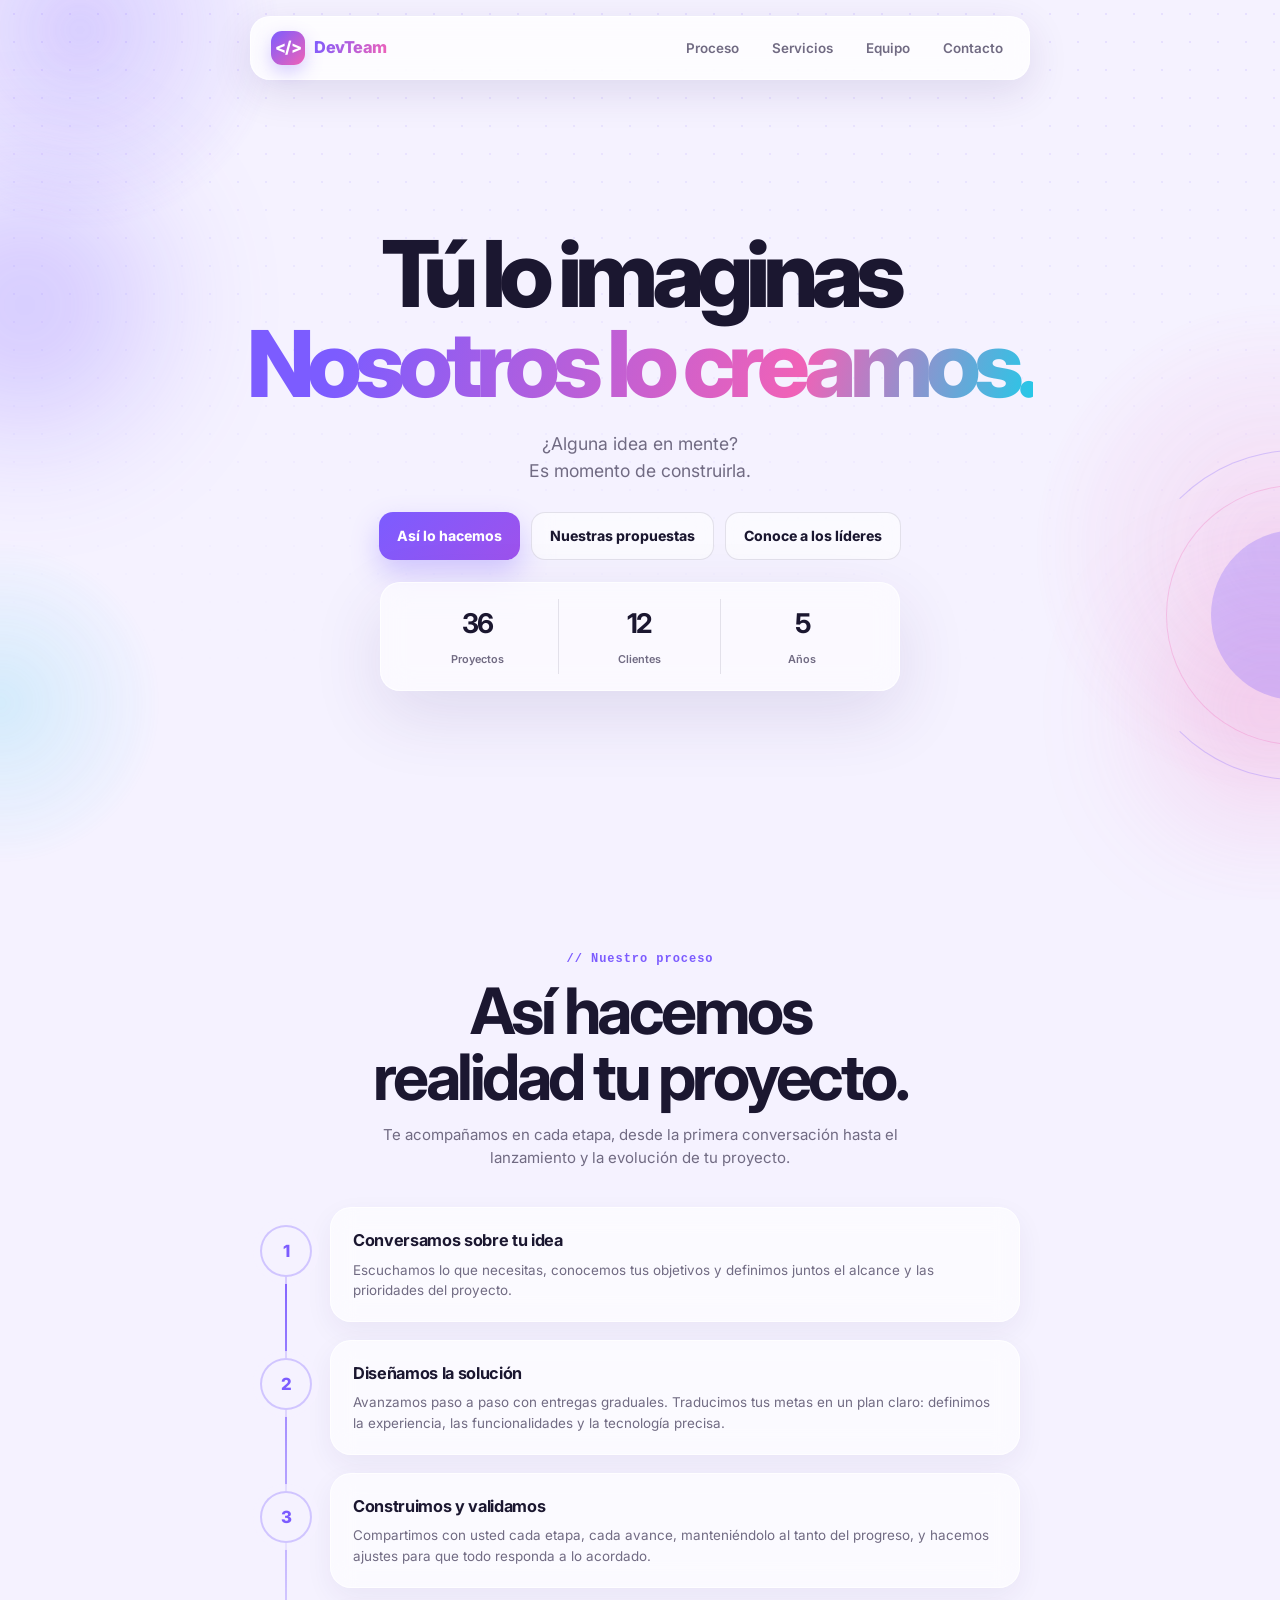
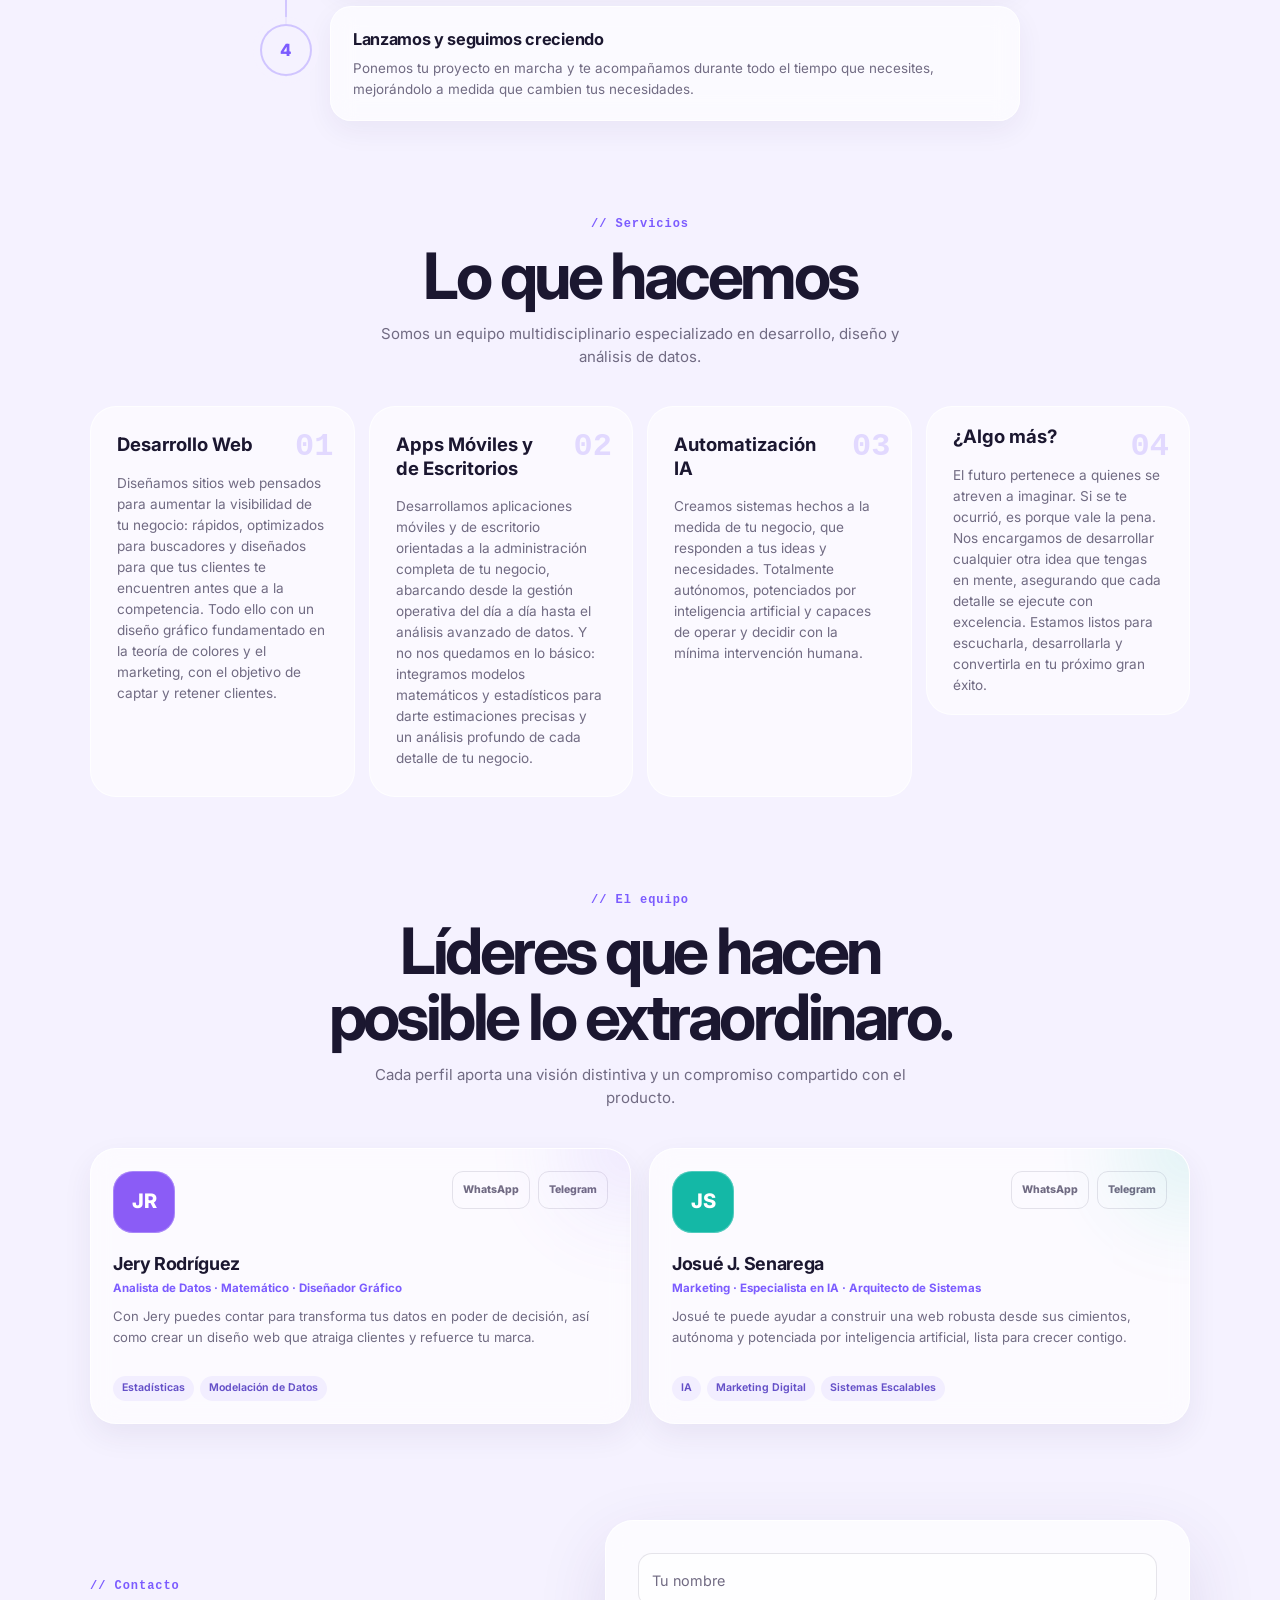
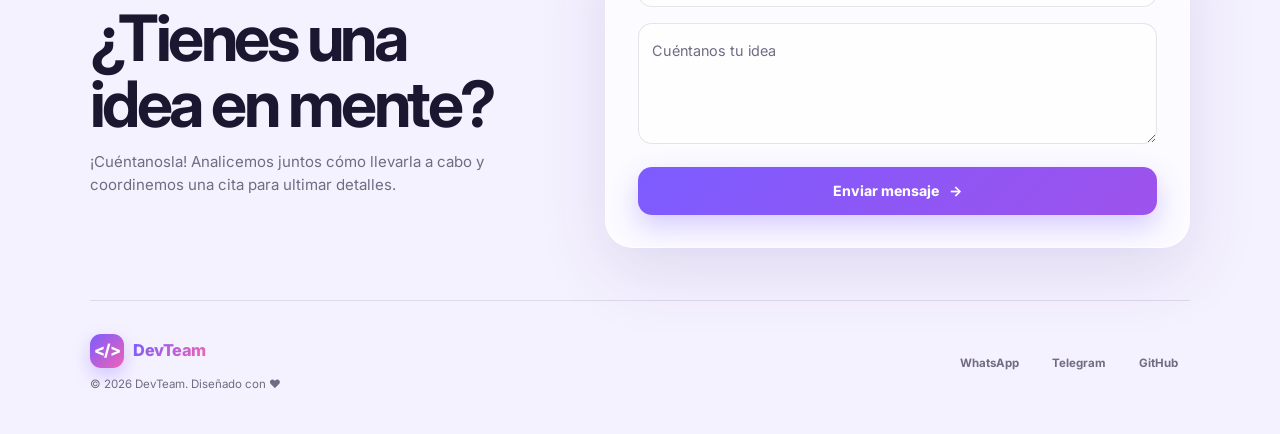
==== commit 93054431: "Refactor navigation and remove projects section from homepage" ====
--- a/index.html
+++ b/index.html
@@ -25,10 +25,15 @@
       <span class="logo-text">DevTeam</span>
     </a>
     <nav class="main-nav" aria-label="Navegación principal">
+      <a class="home-link" href="#hero" aria-label="Volver al inicio">
+        <svg viewBox="0 0 24 24" aria-hidden="true">
+          <path d="m3.5 10 8.5-7 8.5 7"></path>
+          <path d="M5.5 9v11h13V9M9.5 20v-7h5v7"></path>
+        </svg>
+      </a>
       <a href="#proceso">Proceso</a>
       <a href="#servicios">Servicios</a>
       <a href="#equipo">Equipo</a>
-      <a href="#proyectos">Proyectos</a>
       <a href="#contacto">Contacto</a>
     </nav>
     <button class="menu-btn" id="menuBtn" aria-label="Abrir menú" aria-expanded="false">
@@ -42,7 +47,6 @@
     <a href="#proceso" class="menu-link">Proceso</a>
     <a href="#servicios" class="menu-link">Servicios</a>
     <a href="#equipo" class="menu-link">Equipo</a>
-    <a href="#proyectos" class="menu-link">Proyectos</a>
     <a href="#contacto" class="menu-link">Contacto</a>
     <div class="mobile-menu-social">
       <a href="https://github.com/" target="_blank" rel="noreferrer">GitHub</a>
@@ -69,7 +73,7 @@
         <a href="#equipo" class="btn btn-ghost">Conoce a los líderes</a>
       </div>
       <div class="hero-stats" aria-label="Estadísticas del equipo">
-        <div class="stat"><strong data-target="45">0</strong><span>Proyectos</span></div>
+        <div class="stat"><strong data-target="36">0</strong><span>Proyectos</span></div>
         <div class="stat"><strong data-target="12">0</strong><span>Clientes</span></div>
         <div class="stat"><strong data-target="5">0</strong><span>Años</span></div>
       </div>
@@ -115,7 +119,7 @@
         <span class="process-number" aria-hidden="true">4</span>
         <div class="process-card">
           <h3>Lanzamos y seguimos creciendo</h3>
-          <p>Ponemos tu proyecto en marcha y te acompañamos durante todo el tiempo que necesites, mejorándolo a medida que cambian tus necesidades.</p>
+          <p>Ponemos tu proyecto en marcha y te acompañamos durante todo el tiempo que necesites, mejorándolo a medida que cambien tus necesidades.</p>
         </div>
       </li>
     </ol>
@@ -162,54 +166,6 @@
     </div>
   </section>
 
-  <!-- PROYECTOS -->
-  <section class="section" id="proyectos">
-    <div class="section-head reveal">
-      <span class="section-tag">// Proyectos</span>
-      <h2 class="section-title">Proyectos Destacados</h2>
-      <p class="section-desc">Productos pensados para resolver problemas reales y dejar una impresión memorable.</p>
-    </div>
-
-    <div class="projects-list">
-      <article class="project-card reveal">
-        <div class="project-thumb fintech"><span>Fintech</span><i>01</i></div>
-        <div class="project-info">
-          <div class="project-top"><h3>PayFlow</h3><span class="project-year">2026</span></div>
-          <p>App de pagos móviles con biometría y un flujo de cartera muy sencillo.</p>
-          <div class="project-tags"><span>React Native</span><span>Node.js</span></div>
-          <div class="project-links">
-            <a href="https://github.com/" target="_blank" rel="noreferrer">GitHub <span>↗</span></a>
-            <a href="https://t.me/" target="_blank" rel="noreferrer">Telegram <span>↗</span></a>
-          </div>
-        </div>
-      </article>
-      <article class="project-card reveal">
-        <div class="project-thumb commerce"><span>E-commerce</span><i>02</i></div>
-        <div class="project-info">
-          <div class="project-top"><h3>ShopEase</h3><span class="project-year">2026</span></div>
-          <p>Tienda online con checkout rápido, recomendaciones y una experiencia de compra fluida.</p>
-          <div class="project-tags"><span>Next.js</span><span>Stripe</span></div>
-          <div class="project-links">
-            <a href="https://github.com/" target="_blank" rel="noreferrer">GitHub <span>↗</span></a>
-            <a href="https://t.me/" target="_blank" rel="noreferrer">Telegram <span>↗</span></a>
-          </div>
-        </div>
-      </article>
-      <article class="project-card reveal">
-        <div class="project-thumb health"><span>Health</span><i>03</i></div>
-        <div class="project-info">
-          <div class="project-top"><h3>MediTrack</h3><span class="project-year">2026</span></div>
-          <p>Dashboard de seguimiento de pacientes con datos claros y acompañamiento constante.</p>
-          <div class="project-tags"><span>Vue 3</span><span>Firebase</span></div>
-          <div class="project-links">
-            <a href="https://github.com/" target="_blank" rel="noreferrer">GitHub <span>↗</span></a>
-            <a href="https://t.me/" target="_blank" rel="noreferrer">Telegram <span>↗</span></a>
-          </div>
-        </div>
-      </article>
-    </div>
-  </section>
-
   <!-- CONTACTO -->
   <section class="section contact-section" id="contacto">
     <div class="contact-copy reveal">
--- a/styles.css
+++ b/styles.css
@@ -47,6 +47,8 @@
 .main-nav { display: none; align-items: center; gap: 5px; }
 .main-nav a { padding: 9px 14px; border-radius: 11px; color: var(--muted); font-size: .84rem; font-weight: 600; transition: .25s; }
 .main-nav a:hover { color: var(--purple); background: rgba(124,92,255,.08); }
+.main-nav .home-link { display: none; }
+.home-link svg { width: 19px; height: 19px; fill: none; stroke: currentColor; stroke-width: 1.8; stroke-linecap: round; stroke-linejoin: round; }
 .nav-cta { display: none; align-items: center; gap: 8px; padding: 10px 15px; border-radius: 12px; background: var(--ink); color: white; font-size: .82rem; font-weight: 700; transition: .25s; }
 .nav-cta:hover { transform: translateY(-2px); box-shadow: 0 8px 20px rgba(27,23,48,.2); }
 .menu-btn { width: 42px; height: 42px; border: 0; border-radius: 13px; background: rgba(124,92,255,.09); display: flex; flex-direction: column; justify-content: center; align-items: center; gap: 6px; cursor: pointer; }
@@ -140,29 +142,6 @@
 .service-card h3 { margin: 0 70px 16px 0; font-size: 1.16rem; line-height: 1.25; }
 .service-card p { color: var(--muted); font-size: .85rem; }
 
-/* Proyectos */
-.projects-list { display: grid; grid-template-columns: 1fr; gap: 18px; }
-.project-card { overflow: hidden; border: 1px solid rgba(255,255,255,.8); border-radius: 27px; background: rgba(255,255,255,.71); box-shadow: 0 13px 34px rgba(51,39,96,.08); transition: transform .4s, box-shadow .4s; }
-.project-card:hover { transform: translateY(-7px); box-shadow: 0 25px 50px rgba(51,39,96,.14); }
-.project-thumb { position: relative; height: 170px; display: grid; place-items: center; overflow: hidden; color: white; font-size: 1.65rem; font-weight: 800; letter-spacing: -.04em; }
-.project-thumb::before { content: ""; position: absolute; width: 150px; height: 150px; border: 1px solid rgba(255,255,255,.3); border-radius: 50%; left: -45px; bottom: -75px; }
-.project-thumb::after { content: ""; position: absolute; width: 100px; height: 100px; border-radius: 50%; background: rgba(255,255,255,.15); right: -25px; top: -25px; }
-.project-thumb span { position: relative; z-index: 1; text-shadow: 0 3px 18px rgba(0,0,0,.2); }
-.project-thumb i { position: absolute; right: 18px; bottom: 13px; z-index: 1; font: 700 .72rem ui-monospace, monospace; opacity: .75; }
-.fintech { background: linear-gradient(135deg,#6742d9,#2d94d7); }
-.commerce { background: linear-gradient(135deg,#e64d9a,#f7a72e); }
-.health { background: linear-gradient(135deg,#15a77c,#59d6c0); }
-.project-info { padding: 21px; }
-.project-top { display: flex; align-items: center; justify-content: space-between; gap: 12px; }
-.project-info h3 { font-size: 1.18rem; }
-.project-year { padding: 3px 8px; border-radius: 999px; background: rgba(124,92,255,.08); color: var(--purple); font-size: .62rem; font-weight: 700; }
-.project-info > p { min-height: 48px; margin: 7px 0 14px; color: var(--muted); font-size: .8rem; }
-.project-tags { display: flex; flex-wrap: wrap; gap: 6px; }
-.project-tags span { padding: 4px 9px; border: 1px solid var(--line); border-radius: 999px; color: var(--muted); font-size: .64rem; font-weight: 600; }
-.project-links { display: flex; gap: 9px; margin-top: 18px; padding-top: 16px; border-top: 1px solid var(--line); }
-.project-links a { display: flex; align-items: center; gap: 6px; color: var(--purple); font-size: .72rem; font-weight: 750; }
-.project-links a:hover { color: var(--pink); }
-
 /* Contacto */
 .contact-section { display: grid; gap: 36px; padding-top: 52px; padding-bottom: 52px; }
 .contact-copy { align-self: center; }
@@ -191,23 +170,29 @@
 @media (min-width: 600px) {
   .team-grid { grid-template-columns: repeat(2,1fr); }
   .services-list { grid-template-columns: repeat(2,1fr); }
-  .projects-list { grid-template-columns: repeat(2,1fr); }
-  .project-card:last-child { grid-column: 1 / -1; }
   .contact-form { padding: 32px; }
   .footer { flex-direction: row; justify-content: space-between; }
   .footer-brand { text-align: left; }
   .footer .logo { justify-content: flex-start; }
 }
 @media (max-width: 799px) {
-  .header { display: none; }
+  .header {
+    top: auto; bottom: 12px; width: calc(100% - 20px); height: auto; min-height: 54px;
+    padding: 6px; justify-content: center;
+  }
   .logo, .main-nav, .nav-cta { display: none; }
+  .main-nav {
+    display: flex; width: 100%; justify-content: space-between; align-items: center; gap: 2px;
+  }
+  .main-nav a { padding: 8px 6px; font-size: .68rem; white-space: nowrap; }
+  .main-nav .home-link {
+    display: grid; place-items: center; flex: 0 0 34px; width: 34px; height: 36px; padding: 0;
+    color: var(--ink);
+  }
+  .home-link svg { width: 19px; height: 19px; }
   .mobile-title-break { display: initial; }
   .menu-btn {
-    position: fixed; z-index: 100; top: 14px; right: 14px;
-    width: 50px; height: 50px; padding: 0;
-    border: 0; border-radius: 16px;
-    background: rgba(255,255,255,.74); box-shadow: 0 10px 25px rgba(55,36,115,.13);
-    backdrop-filter: blur(14px);
+    display: none;
   }
   .mobile-location { margin-bottom: 9px; font-size: .59rem; }
   .hero { min-height: 100vh; min-height: 100svh; padding: 72px 16px 16px; }
@@ -241,16 +226,13 @@
   .section-desc { margin-left: auto; margin-right: auto; }
   .team-grid { grid-template-columns: repeat(2,minmax(0,1fr)); }
   .services-list { grid-template-columns: repeat(2,minmax(0,1fr)); }
-  .projects-list { grid-template-columns: repeat(2,minmax(0,1fr)); }
-  .project-card:last-child { grid-column: auto; }
   .contact-section { grid-template-columns: .9fr 1.1fr; }
 }
 @media (min-width: 1120px) {
   .services-list { grid-template-columns: repeat(4,minmax(0,1fr)); }
-  .projects-list { grid-template-columns: repeat(3,minmax(0,1fr)); }
 }
 @media (max-width: 420px) {
-  .header { top: 10px; width: calc(100% - 20px); height: 58px; }
+  .header { top: auto; bottom: 10px; width: calc(100% - 20px); height: auto; min-height: 58px; }
   .hero { padding: 66px 14px 12px; }
   .hero-subtitle { margin-bottom: 12px; font-size: clamp(.9rem, 4vw, 1.05rem); }
   .hero-actions { gap: 8px; }
